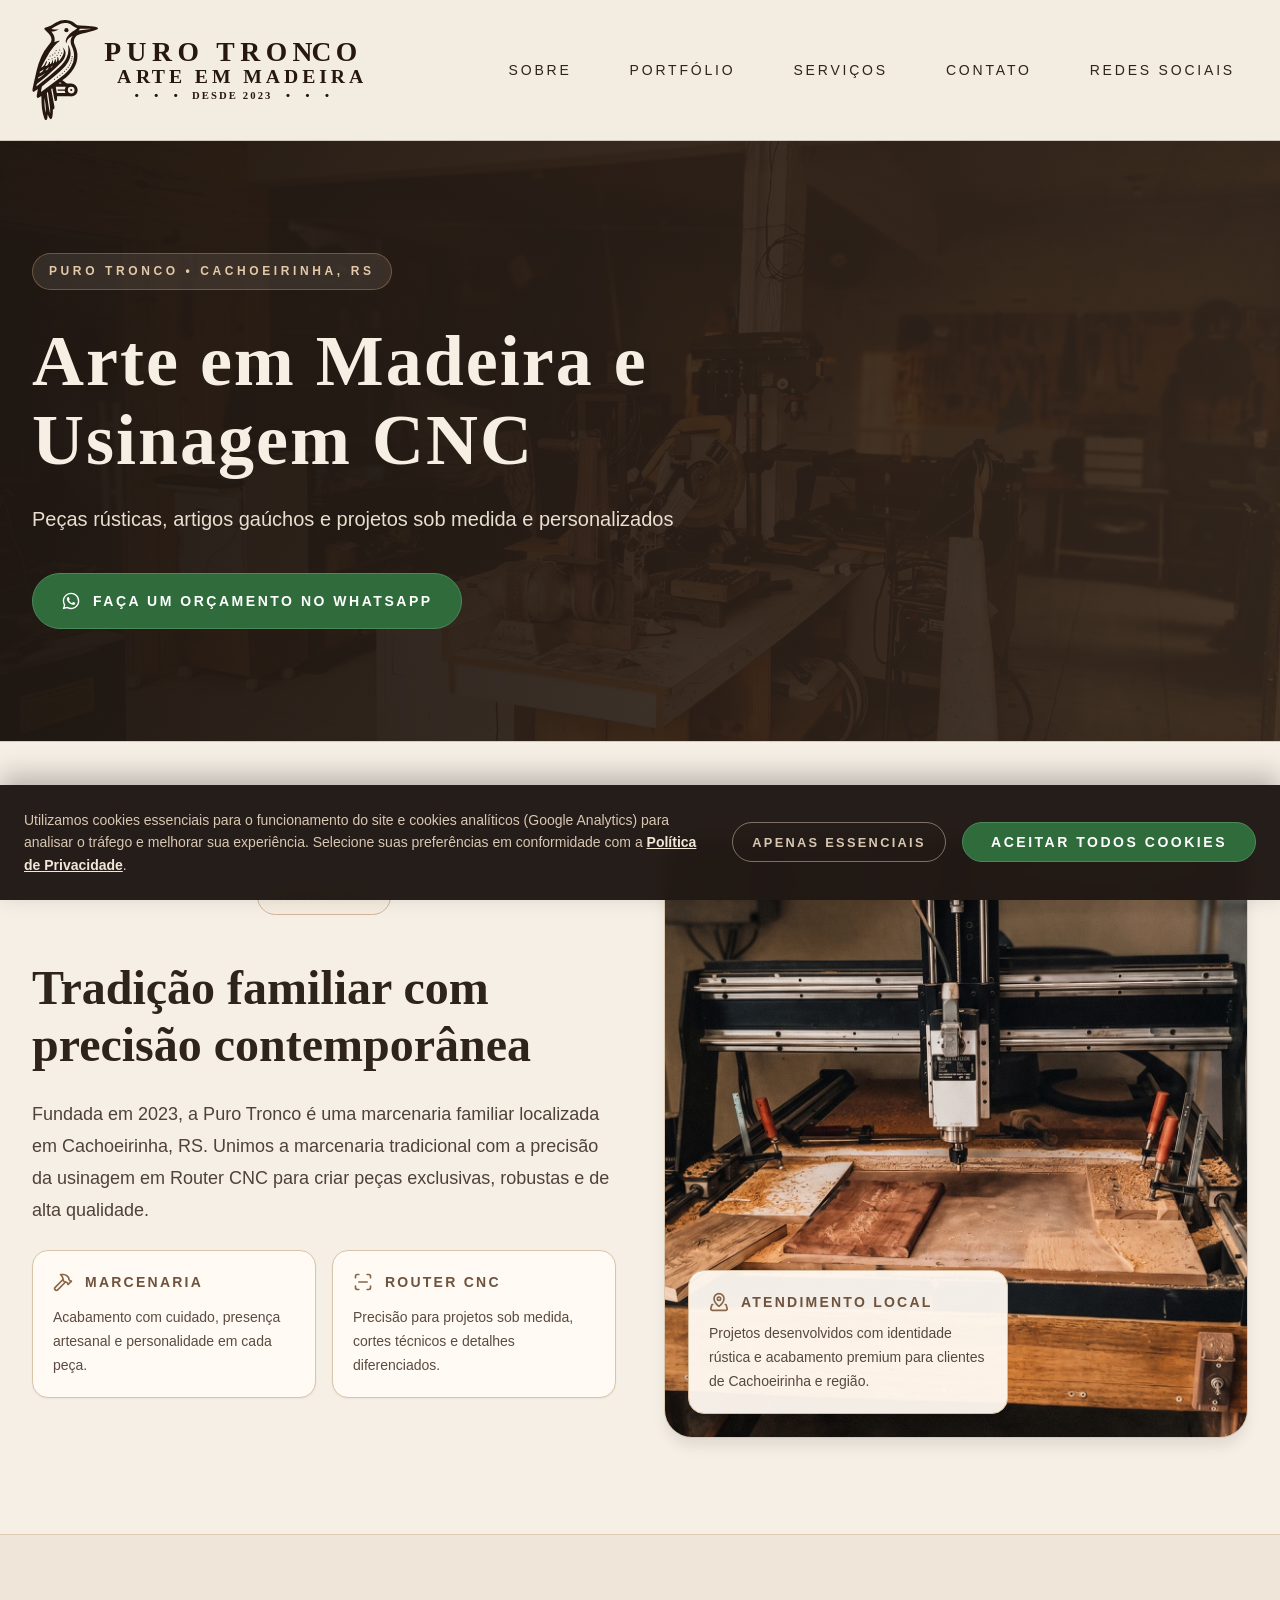
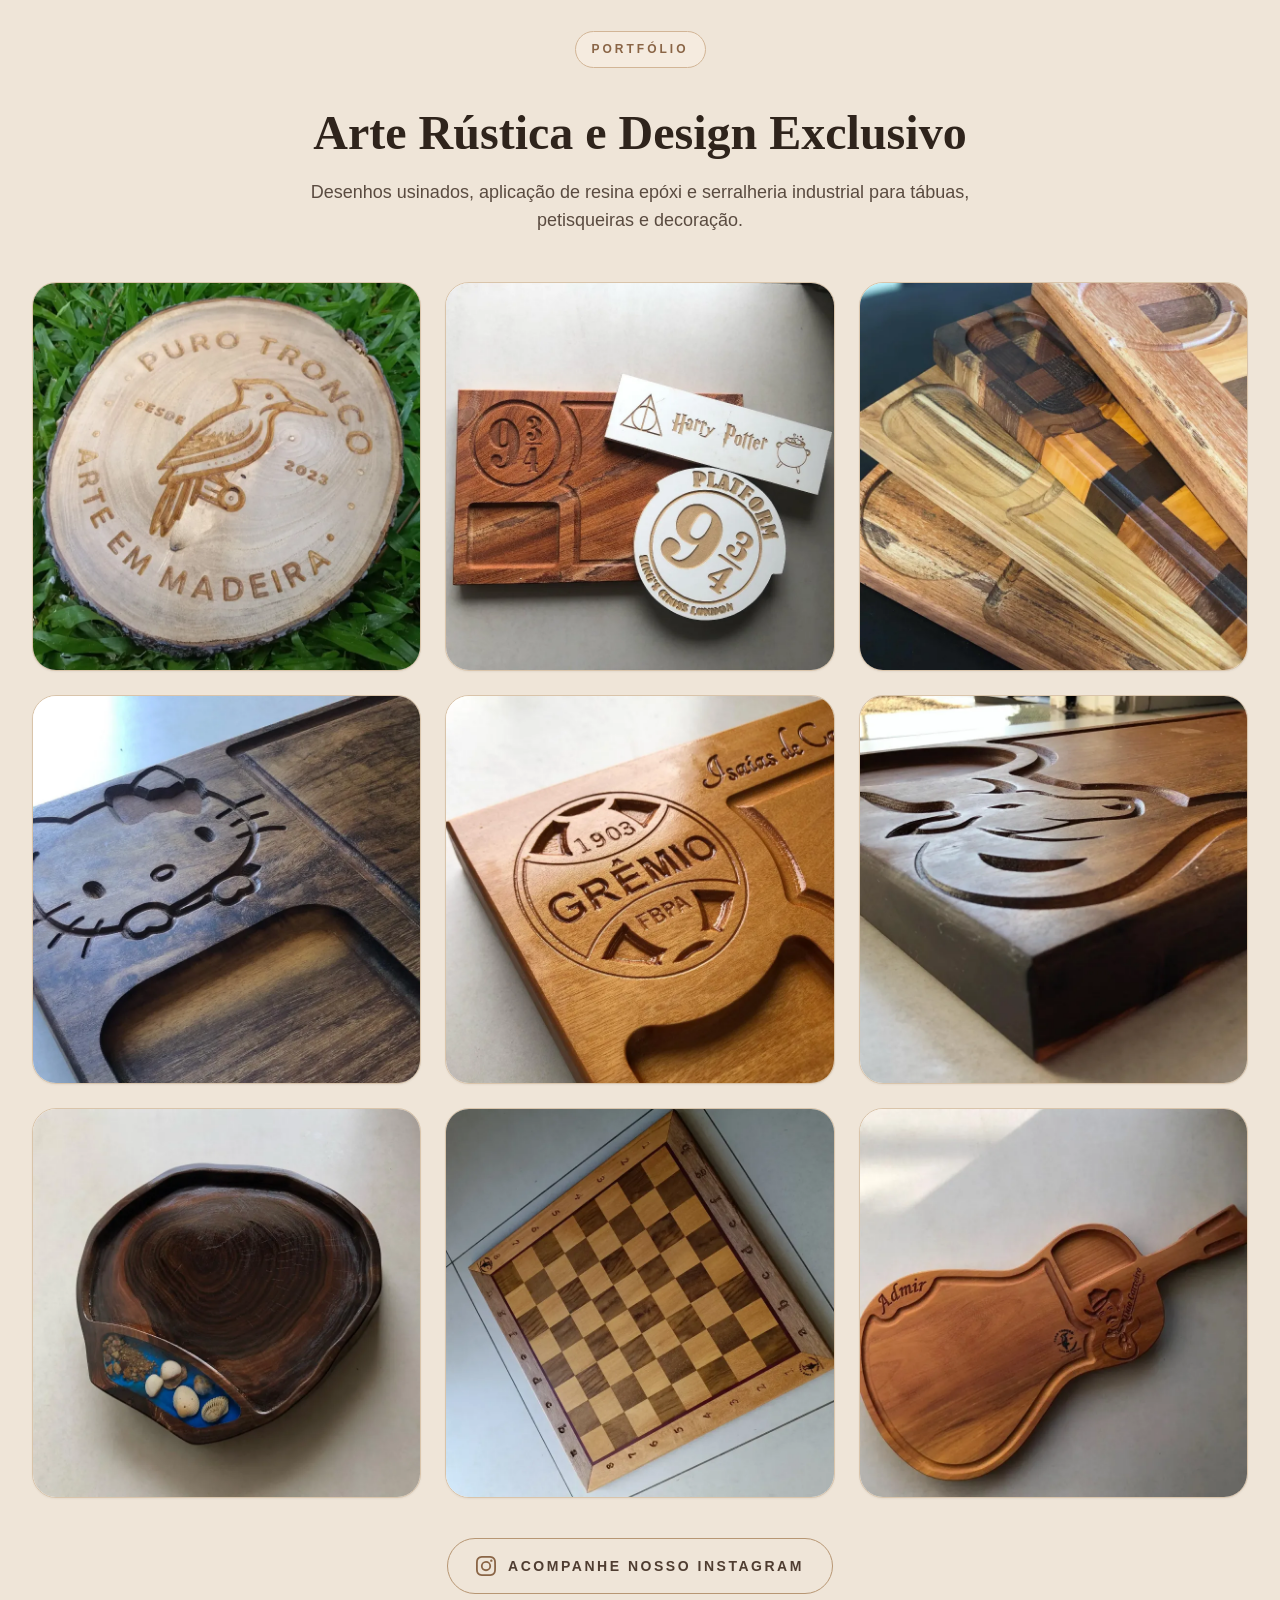
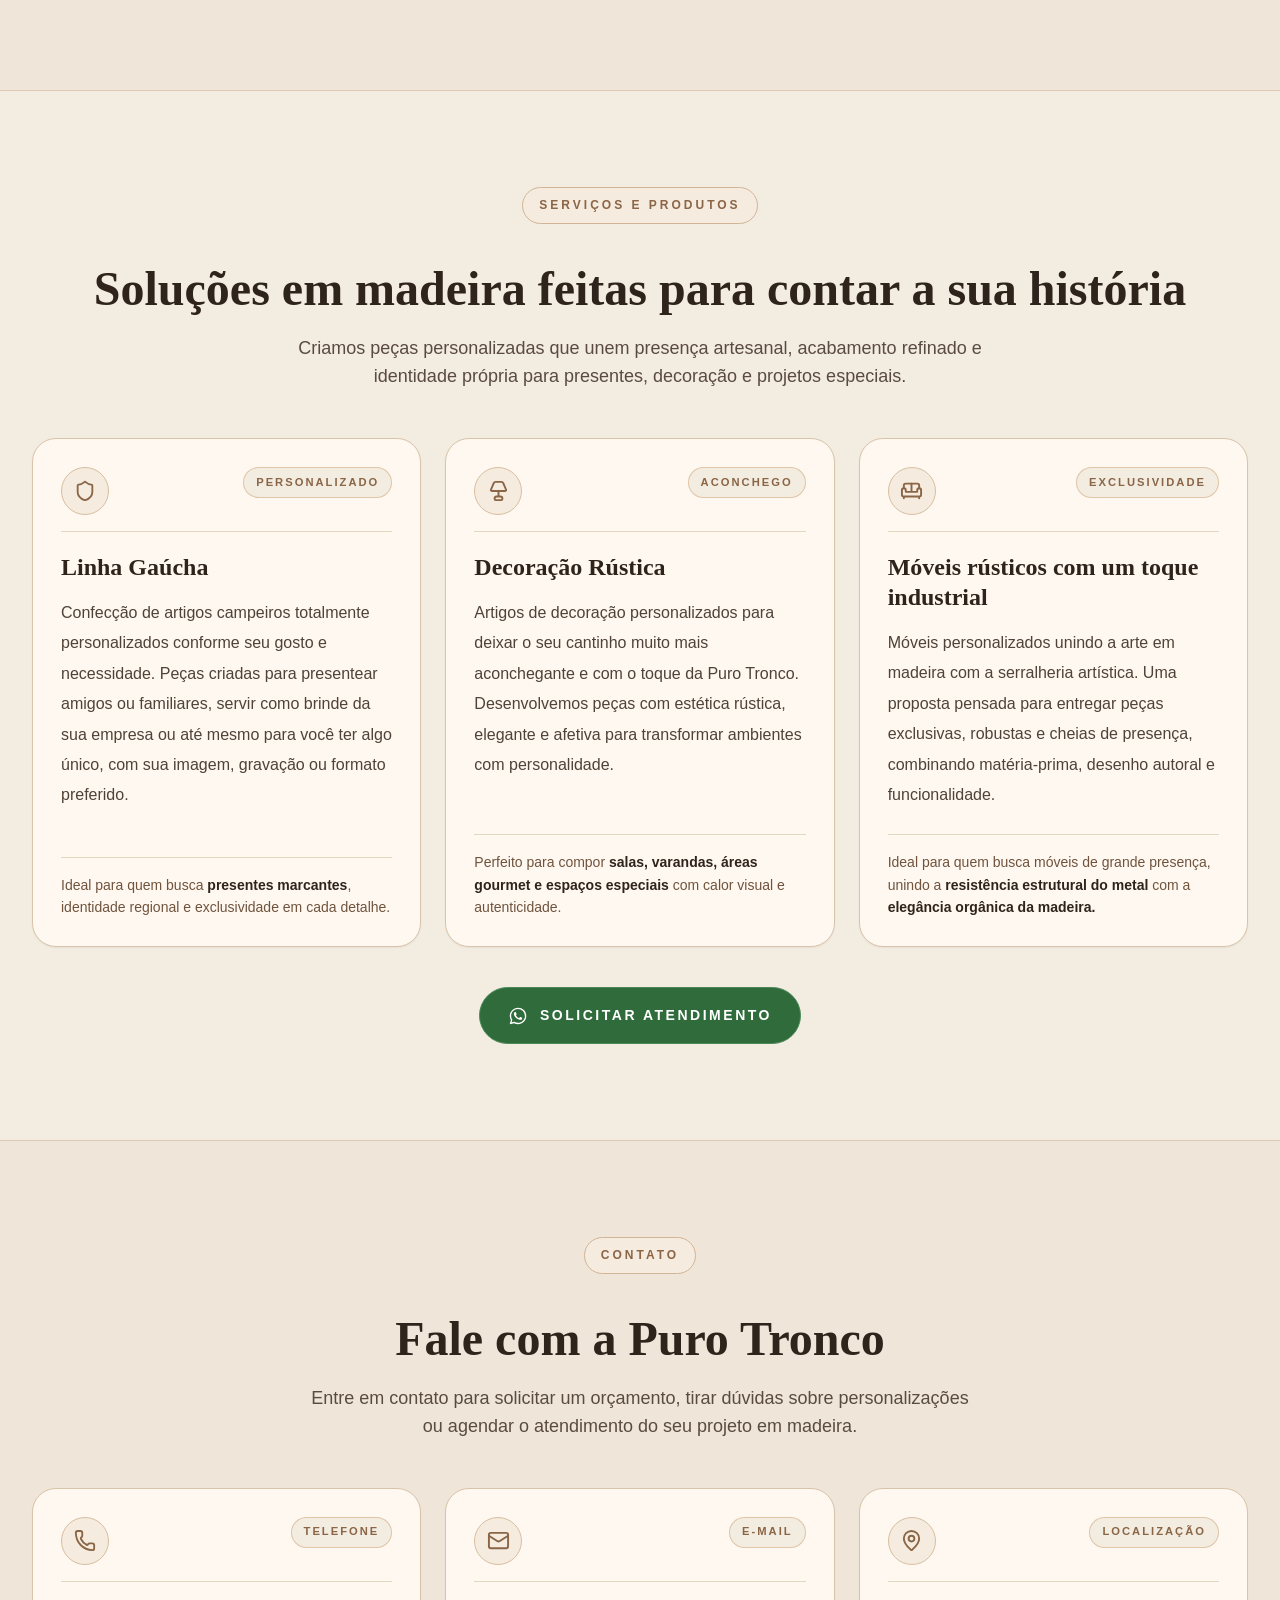
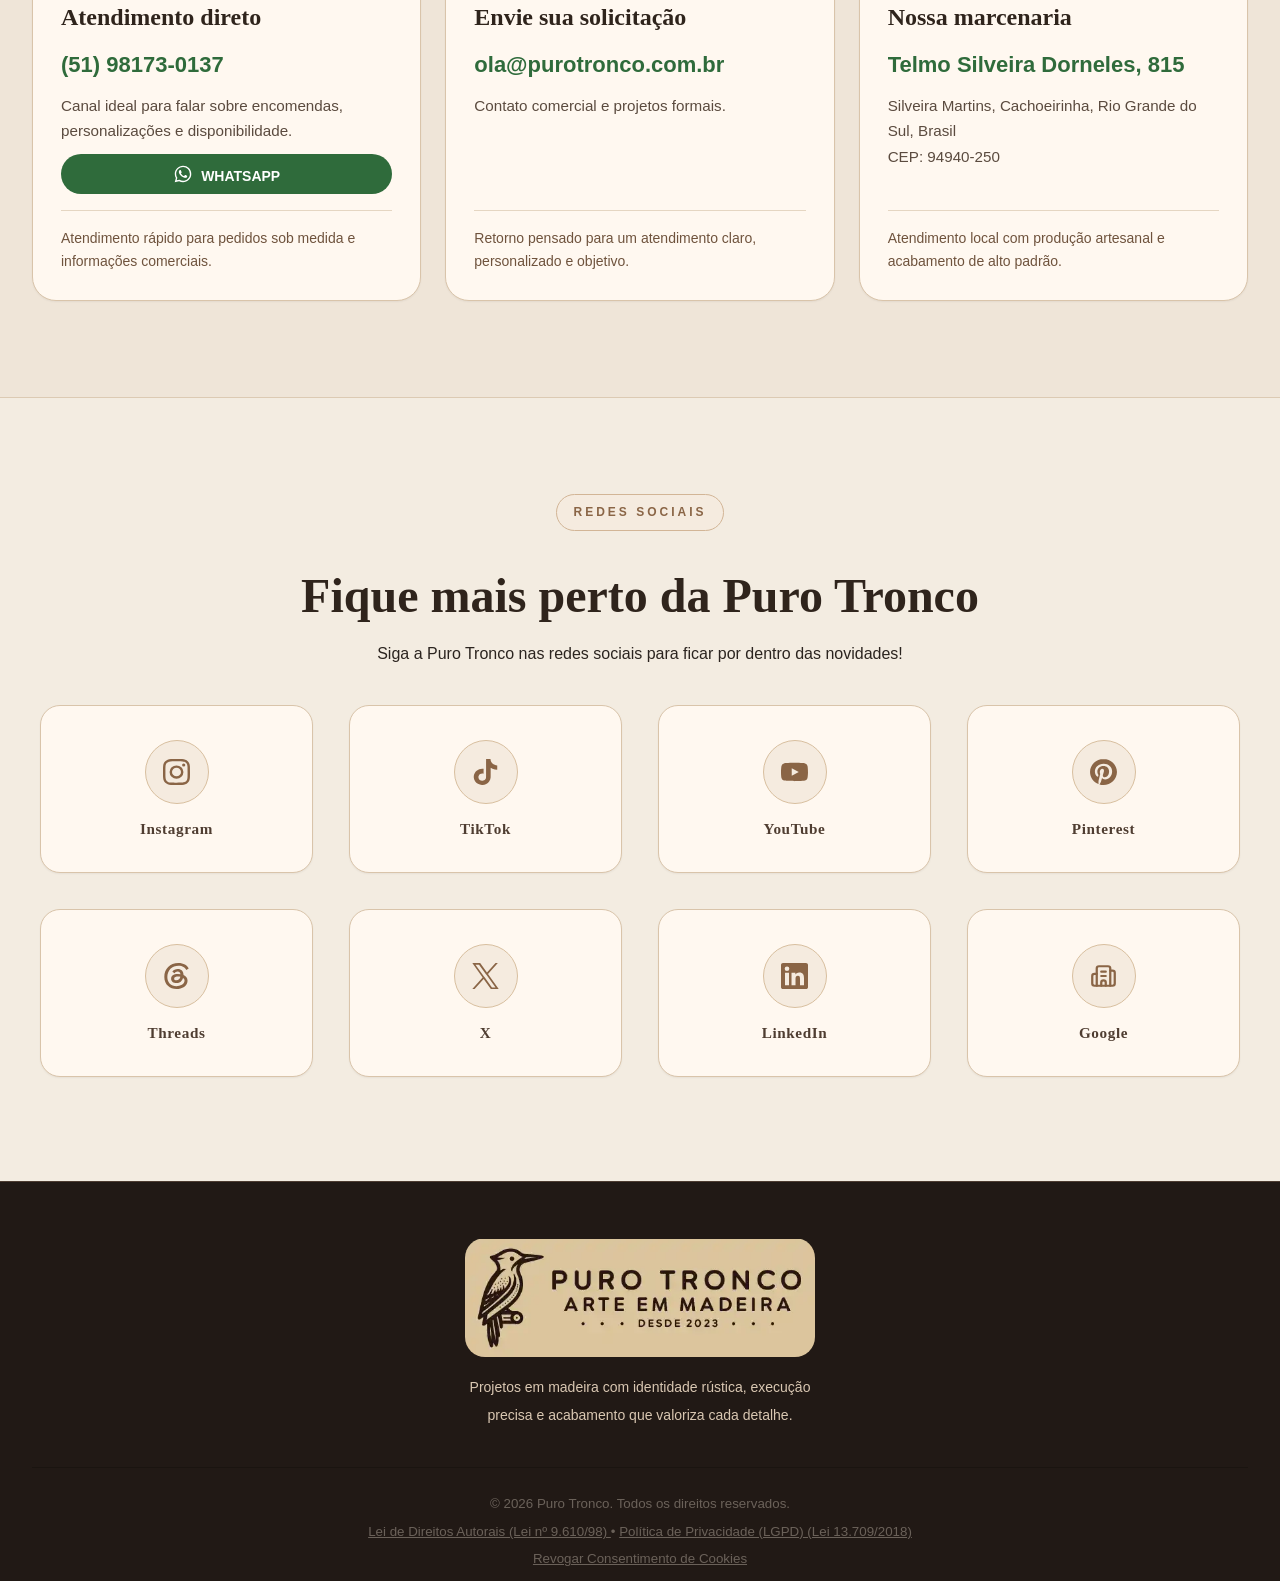
==== index.html @ 296692ed "Atualização V5 Puro Tronco Melhorias de sintaxe e semântica .js otimizado Css otimizado e modifica" ====
<!DOCTYPE html>
<html lang="pt-BR">

<head>

  <meta charset="UTF-8">
  <meta name="viewport" content="width=device-width, initial-scale=1.0">

  <title>Puro Tronco | Marcenaria e Usinagem CNC em Cachoeirinha, RS</title>
  <meta name="description"
    content="Arte rústica com precisão CNC. Fabricamos tábuas personalizadas, relógios em bolachas de madeira, peças com resina e móveis em metalon em Cachoeirinha.">
  <meta name="robots" content="index, follow, max-image-preview:large">
  <link rel="canonical" href="https://purotronco.com.br/">

  <link rel="preload" href="./assets/fonts/LTSaeada-SemiBold.woff2" as="font" type="font/woff2" crossorigin>

  <!-- Preconnect para Google Analytics -->
  <link rel="preconnect" href="https://www.googletagmanager.com">
  <link rel="preconnect" href="https://www.google-analytics.com">

  <!-- A tag real do Google Analytics será injetada dinamicamente pelo seu script.js após o consentimento LGPD, 
       mas as rotas acima preparam o navegador para quando a conexão for estabelecida. -->

  <link rel="icon" type="image/svg+xml" href="./assets/img/svg/favicon-puro-tronco.svg">
  <link rel="stylesheet" href="./styles/style.css">

  <script src="./scripts/script.js" defer></script>

  <script type="application/ld+json">
      {
        "@context": "https://schema.org",
        "@type": "LocalBusiness",
        "name": "Puro Tronco",
        "description": "Arte rústica com precisão CNC. Fabricamos tábuas personalizadas, relógios em bolachas de madeira, peças com resina e móveis em metalon em Cachoeirinha.",
        "image": "https://purotronco.com.br/assets/img/png/logo-puro-tronco-sociais.png",
        "url": "https://purotronco.com.br/",
        "telephone": "+5551981730137",
        "priceRange": "$$",
        "founder": {
          "@type": "Person",
          "name": "Bruno Bigorenski Bueno"
        },
        "geo": {
          "@type": "GeoCoordinates",
          "latitude": -29.93,
          "longitude": -51.09
        },
        "address": {
          "@type": "PostalAddress",
          "streetAddress": "Rua Telmo Silveira Dorneles, 815 - Silveira Martins",
          "addressLocality": "Cachoeirinha",
          "addressRegion": "RS",
          "postalCode": "94940-250",
          "addressCountry": "BR"
        },
        "openingHoursSpecification": [{
          "@type": "OpeningHoursSpecification",
          "dayOfWeek": [
            "Monday",
            "Tuesday",
            "Wednesday",
            "Thursday",
            "Friday"
          ],
          "opens": "09:00",
          "closes": "18:00"
        }],
        "sameAs": [
          "https://www.instagram.com/apurotronco",
          "https://www.threads.net/@purotroncomarcenaria",
          "https://www.tiktok.com/@purotronco",
          "https://x.com/xpurotronco",
          "https://www.youtube.com/@purotronco",
          "https://www.pinterest.com/purotronco",
          "https://www.linkedin.com/in/purotronco"
        ]
      }
    </script>

  <meta property="og:type" content="website">
  <meta property="og:url" content="https://purotronco.com.br/">
  <meta property="og:site_name" content="Puro Tronco">
  <meta property="og:title" content="Marcenaria Rústica e Usinagem CNC sob Medida">
  <meta property="og:description"
    content="Arte rústica com precisão CNC. Fabricamos tábuas personalizadas, relógios em bolachas de madeira, peças com resina e móveis em metalon em Cachoeirinha.">
  <meta property="og:image:width" content="1200">
  <meta property="og:image:height" content="630">
  <meta property="og:image" content="https://purotronco.com.br/assets/img/png/logo-puro-tronco-sociais.png">

  <meta name="twitter:card" content="summary_large_image">
  <meta name="twitter:title" content="Puro Tronco | Marcenaria e Usinagem CNC">
  <meta name="twitter:description"
    content="Arte rústica com precisão CNC. Fabricamos tábuas personalizadas, relógios em bolachas de madeira, peças com resina e móveis em metalon em Cachoeirinha.">
  <meta name="twitter:image" content="https://purotronco.com.br/assets/img/png/logo-puro-tronco-sociais.png">

</head>

<body class="corpo-pagina">
  <div class="wrapper">

    <header class="cabecalho">
      <div class="cabecalho__container">
        <a href="/" class="link-padrao cabecalho__logo-link" aria-label="Ir para a página inicial da Puro Tronco">
          <img src="./assets/img/svg/logo-horizontal-da-puro-tronco.svg" alt="Logo Puro Tronco Arte em Madeira"
            class="cabecalho__logo-img" width="1069" height="322">
        </a>

        <button id="menu-mobile" type="button" class="btn-mobile" aria-label="Abrir menu" aria-expanded="false">
          <img src="./assets/img/svg/hamburguer-menu.svg" alt="" aria-hidden="true" width="24" height="24">
        </button>

        <nav id="navegacao-principal" class="nav">
          <a href="#sobre" class="link-padrao nav__link">Sobre</a>
          <a href="#portfolio" class="link-padrao nav__link">Portfólio</a>
          <a href="#servicos" class="link-padrao nav__link">Serviços</a>
          <a href="#contato" class="link-padrao nav__link">Contato</a>
          <a href="#redes-sociais" class="link-padrao nav__link">Redes Sociais</a>
        </nav>
      </div>
    </header>

    <main>
      <!-- Hero Section -->
      <section class="hero">
        <div class="hero__bg-texture">
          <img src="./assets/img/webp/foto-panoramica-da-marcenaria-puro-tronco.webp" alt="" aria-hidden="true"
            class="hero__bg-img" fetchpriority="high" width="683" height="384">
        </div>
        <div class="hero__overlay"></div>
        <div class="hero__container">
          <div class="hero__badge">Puro Tronco • Cachoeirinha, RS</div>
          <div class="hero__content">
            <h1 class="titulo-principal hero__title">Arte em Madeira e Usinagem CNC</h1>
            <p class="hero__subtitle">Peças rústicas, artigos gaúchos e projetos sob medida e personalizados</p>
            <div class="hero__actions">
              <a href="https://wa.me/5551981730137" target="_blank" rel="noopener noreferrer"
                aria-label="Acessar contato via WhatsApp com a Puro Tronco" class="btn-primario hero__btn">
                <img src="./assets/img/svg/meta-whatsapp-puro-tronco.svg" alt="" aria-hidden="true"
                  class="btn-primario__icone" width="24" height="24">
                <span>Faça um Orçamento no WhatsApp</span>
              </a>
            </div>
          </div>
        </div>
      </section>

      <!-- About Section -->
      <section id="sobre" class="sobre">
        <div class="sobre__container">
          <div class="sobre__conteudo">
            <div class="sobre__linha">
              <div class="sobre__coluna sobre__label-wrapper">
                <div class="tag-secao">Sobre Nós</div>
              </div>
            </div>
            <h2 class="titulo-secundario sobre__titulo">Tradição familiar com precisão contemporânea</h2>
            <p class="sobre__descricao">
              Fundada em 2023, a Puro Tronco é uma marcenaria familiar localizada em Cachoeirinha, RS. Unimos a
              marcenaria tradicional com a precisão da usinagem em Router CNC para criar peças exclusivas, robustas e de
              alta qualidade.
            </p>
            <div class="sobre__destaques">
              <div class="borda-destaque card-destaque">
                <div class="card-destaque__cabecalho">
                  <img src="./assets/img/svg/martelo-marcenaria.svg" alt="" aria-hidden="true"
                    class="card-destaque__icone" decoding="async" width="24" height="24">
                  <span class="card-destaque__titulo">Marcenaria</span>
                </div>
                <p class="card-destaque__texto">Acabamento com cuidado, presença artesanal e personalidade em cada peça.
                </p>
              </div>
              <div class="borda-destaque card-destaque">
                <div class="card-destaque__cabecalho">
                  <img src="./assets/img/svg/router-cnc-puro-tronco.svg" alt="" aria-hidden="true"
                    class="card-destaque__icone" decoding="async" width="24" height="24">
                  <span class="card-destaque__titulo">Router CNC</span>
                </div>
                <p class="card-destaque__texto">Precisão para projetos sob medida, cortes técnicos e detalhes
                  diferenciados.
                </p>
              </div>
            </div>
          </div>
          <div class="sobre__imagem-col">
            <div class="borda-destaque moldura-imagem">
              <img src="./assets/img/webp/mesa-de-cnc-router.webp" alt="Mesa de usinagem router CNC da puro tronco"
                class="sobre__img" decoding="async" width="1536" height="2736">
            </div>
            <div class="card-flutuante">
              <div class="card-flutuante__cabecalho">
                <img src="./assets/img/svg/atendimento-puro-tronco-local.svg" alt="" aria-hidden="true"
                  class="card-flutuante__icone" decoding="async" width="24" height="24">
                <span class="card-flutuante__titulo">Atendimento local</span>
              </div>
              <p class="card-flutuante__texto">Projetos desenvolvidos com identidade rústica e acabamento premium para
                clientes de
                Cachoeirinha e região.</p>
            </div>
          </div>
        </div>
      </section>

      <!-- Gallery Section -->
      <section id="portfolio" class="portfolio">
        <div class="portfolio__container">
          <div class="portfolio__cabecalho">
            <div class="tag-secao tag-secao--margin">Portfólio</div>
            <h2 class="titulo-secundario portfolio__titulo">Arte Rústica e Design Exclusivo</h2>
            <p class="portfolio__subtitulo"> Desenhos usinados, aplicação de resina epóxi e serralheria industrial para
              tábuas, petisqueiras e decoração.</p>
          </div>
          <div class="portfolio__grid">

            <div class="card-portfolio">
              <a href="https://www.instagram.com/p/Deh9OxnNHsg/" target="_blank" rel="noopener noreferrer"
                class="link-padrao">
                <div class="card-portfolio__img-wrapper">
                  <img alt="Logo da Puro Tronco entalhada em bolacha de tronco de árvore"
                    src="./assets/img/webp/puro-tronco-bolacha-tronco-1200x1200.webp"
                    srcset="./assets/img/webp/puro-tronco-bolacha-tronco-400x400.webp 400w, ./assets/img/webp/puro-tronco-bolacha-tronco-800x800.webp 800w, ./assets/img/webp/puro-tronco-bolacha-tronco-1200x1200.webp 1200w"
                    sizes="(max-width: 480px) 100vw, (max-width: 992px) 50vw, 33vw" class="card-portfolio__img"
                    loading="lazy" decoding="async" width="400" height="400">
                </div>
              </a>
            </div>

            <div class="card-portfolio">
              <a href="https://www.instagram.com/p/C_a8lFKJIOp/" target="_blank" rel="noopener noreferrer"
                class="link-padrao">
                <div class="card-portfolio__img-wrapper">
                  <img alt="Peças personalizadas do Harry Potter entalhadas em madeira"
                    src="./assets/img/webp/pecas-harry-potter-madeira-1200x1200.webp"
                    srcset="./assets/img/webp/pecas-harry-potter-madeira-400x400.webp 400w, ./assets/img/webp/pecas-harry-potter-madeira-800x800.webp 800w, ./assets/img/webp/pecas-harry-potter-madeira-1200x1200.webp 1200w"
                    sizes="(max-width: 480px) 100vw, (max-width: 992px) 50vw, 33vw" class="card-portfolio__img"
                    loading="lazy" decoding="async" width="400" height="400">
                </div>
              </a>
            </div>

            <div class="card-portfolio">
              <a href="https://www.instagram.com/p/C710VZwJvT6/" target="_blank" rel="noopener noreferrer"
                class="link-padrao">
                <div class="card-portfolio__img-wrapper">
                  <img alt="Diversas tábuas de corte artesanais em marchetaria"
                    src="./assets/img/webp/diversas-tabuas-puro-tronco-1200x1200.webp"
                    srcset="./assets/img/webp/diversas-tabuas-puro-tronco-400x400.webp 400w, ./assets/img/webp/diversas-tabuas-puro-tronco-800x800.webp 800w, ./assets/img/webp/diversas-tabuas-puro-tronco-1200x1200.webp 1200w"
                    sizes="(max-width: 480px) 100vw, (max-width: 992px) 50vw, 33vw" class="card-portfolio__img"
                    loading="lazy" decoding="async" width="400" height="400">
                </div>
              </a>
            </div>

            <div class="card-portfolio">
              <a href="https://www.instagram.com/p/C-k7NMyp5WX/" target="_blank" rel="noopener noreferrer"
                class="link-padrao">
                <div class="card-portfolio__img-wrapper">
                  <img alt="Tábua de corte da Hello Kitty fabricada em madeira Angelim"
                    src="./assets/img/webp/tabua-de-corte-da-hello-kitty-em-angelim-1200x1200.webp"
                    srcset="./assets/img/webp/tabua-de-corte-da-hello-kitty-em-angelim-400x400.webp 400w, ./assets/img/webp/tabua-de-corte-da-hello-kitty-em-angelim-800x800.webp 800w, ./assets/img/webp/tabua-de-corte-da-hello-kitty-em-angelim-1200x1200.webp 1200w"
                    sizes="(max-width: 480px) 100vw, (max-width: 992px) 50vw, 33vw" class="card-portfolio__img"
                    loading="lazy" decoding="async" width="400" height="400">
                </div>
              </a>
            </div>

            <div class="card-portfolio">
              <a href="https://www.instagram.com/p/C_Qv7t2pdz-/" target="_blank" rel="noopener noreferrer"
                class="link-padrao">
                <div class="card-portfolio__img-wrapper">
                  <img alt="Tábua de churrasco do Grêmio fabricada em madeira Grápia"
                    src="./assets/img/webp/tabua-de-corte-do-gremio-em-grapia-1200x1200.webp"
                    srcset="./assets/img/webp/tabua-de-corte-do-gremio-em-grapia-400x400.webp 400w, ./assets/img/webp/tabua-de-corte-do-gremio-em-grapia-800x800.webp 800w, ./assets/img/webp/tabua-de-corte-do-gremio-em-grapia-1200x1200.webp 1200w"
                    sizes="(max-width: 480px) 100vw, (max-width: 992px) 50vw, 33vw" class="card-portfolio__img"
                    loading="lazy" decoding="async" width="400" height="400">
                </div>
              </a>
            </div>

            <div class="card-portfolio">
              <a href="https://www.instagram.com/p/C-IRxgJp1HM/" target="_blank" rel="noopener noreferrer"
                class="link-padrao">
                <div class="card-portfolio__img-wrapper">
                  <img alt="Tábua de churrasco com desenho de touro fabricada em madeira Ipê"
                    src="./assets/img/webp/tabua-de-corte-em-ipe-touro-1200x1200.webp"
                    srcset="./assets/img/webp/tabua-de-corte-em-ipe-touro-400x400.webp 400w, ./assets/img/webp/tabua-de-corte-em-ipe-touro-800x800.webp 800w, ./assets/img/webp/tabua-de-corte-em-ipe-touro-1200x1200.webp 1200w"
                    sizes="(max-width: 480px) 100vw, (max-width: 992px) 50vw, 33vw" class="card-portfolio__img"
                    loading="lazy" decoding="async" width="400" height="400">
                </div>
              </a>
            </div>

            <div class="card-portfolio">
              <a href="https://www.instagram.com/p/C_MHSOpJ9ab/" target="_blank" rel="noopener noreferrer"
                class="link-padrao">
                <div class="card-portfolio__img-wrapper">
                  <img alt="Petisqueira em bolacha de madeira Ipê decorada com conchas e resina epóxi"
                    src="./assets/img/webp/petisqueira-em-ipe-com-conchas-resinadas-1200x1200.webp"
                    srcset="./assets/img/webp/petisqueira-em-ipe-com-conchas-resinadas-400x400.webp 400w, ./assets/img/webp/petisqueira-em-ipe-com-conchas-resinadas-800x800.webp 800w, ./assets/img/webp/petisqueira-em-ipe-com-conchas-resinadas-1200x1200.webp 1200w"
                    sizes="(max-width: 480px) 100vw, (max-width: 992px) 50vw, 33vw" class="card-portfolio__img"
                    loading="lazy" decoding="async" width="400" height="400">
                </div>
              </a>
            </div>

            <div class="card-portfolio">
              <a href="https://www.instagram.com/p/DXC9sVYj9sY/" target="_blank" rel="noopener noreferrer"
                class="link-padrao">
                <div class="card-portfolio__img-wrapper">
                  <img alt="Tabuleiro de xadrez artesanal em marchetaria com madeiras Grápia e Angelim"
                    src="./assets/img/webp/marchetaria-tabuleiro-xadrez-grapia-e-angelim-1200x1200.webp"
                    srcset="./assets/img/webp/marchetaria-tabuleiro-xadrez-grapia-e-angelim-400x400.webp 400w, ./assets/img/webp/marchetaria-tabuleiro-xadrez-grapia-e-angelim-800x800.webp 800w, ./assets/img/webp/marchetaria-tabuleiro-xadrez-grapia-e-angelim-1200x1200.webp 1200w"
                    sizes="(max-width: 480px) 100vw, (max-width: 992px) 50vw, 33vw" class="card-portfolio__img"
                    loading="lazy" decoding="async" width="400" height="400">
                </div>
              </a>
            </div>

            <div class="card-portfolio">
              <a href="https://www.instagram.com/p/DAUTi6Ip4zq/" target="_blank" rel="noopener noreferrer"
                class="link-padrao">
                <div class="card-portfolio__img-wrapper">
                  <img alt="Tábua de churrasco em formato de violão fabricada em madeira Grápia"
                    src="./assets/img/webp/tabua-de-corte-grapia-em-formato-de-violao-1200x1200.webp"
                    srcset="./assets/img/webp/tabua-de-corte-grapia-em-formato-de-violao-400x400.webp 400w, ./assets/img/webp/tabua-de-corte-grapia-em-formato-de-violao-800x800.webp 800w, ./assets/img/webp/tabua-de-corte-grapia-em-formato-de-violao-1200x1200.webp 1200w"
                    sizes="(max-width: 480px) 100vw, (max-width: 992px) 50vw, 33vw" class="card-portfolio__img"
                    loading="lazy" decoding="async" width="400" height="400">
                </div>
              </a>
            </div>

          </div>
          <div class="portfolio__rodape">
            <a href="https://instagram.com/apurotronco" target="_blank" rel="noopener noreferrer"
              aria-label="Acessar Instagram da Puro Tronco" class="btn-secundario">
              <img src="./assets/img/svg/meta-instagram-apurotronco.svg" alt="" aria-hidden="true"
                class="btn-secundario__icone" loading="lazy" decoding="async" width="24" height="24">
              <span>Acompanhe nosso Instagram</span>
            </a>
          </div>
        </div>
      </section>

      <!-- Services Section -->
      <section id="servicos" class="servicos">
        <div class="servicos__container">
          <div class="servicos__cabecalho">
            <div class="tag-secao tag-secao--margin">Serviços e Produtos</div>
            <h2 class="titulo-secundario servicos__titulo">Soluções em madeira feitas para contar a sua história</h2>
            <p class="servicos__subtitulo">Criamos peças personalizadas que unem presença artesanal,
              acabamento refinado e identidade própria para presentes, decoração e projetos especiais.</p>
          </div>
          <div class="servicos__grid">
            <article class="borda-destaque card-servico">
              <div class="card-servico__cabecalho">
                <div class="card-servico__icone-wrapper"><img src="./assets/img/svg/personalizado-puro-tronco.svg"
                    alt="" aria-hidden="true" class="card-servico__icone" loading="lazy" decoding="async" width="24"
                    height="24"></div>
                <span class="card-servico__tag">Personalizado</span>
              </div>
              <div class="card-servico__corpo">
                <h3 class="card-servico__titulo">Linha Gaúcha</h3>
                <p class="card-servico__texto">Confecção de artigos campeiros totalmente personalizados conforme
                  seu gosto e necessidade. Peças criadas para presentear amigos ou familiares, servir como brinde da sua
                  empresa ou até mesmo para você ter algo único, com sua imagem, gravação ou formato preferido.</p>
              </div>
              <div class="card-servico__rodape">
                <p class="card-servico__nota">Ideal para quem busca <span class="texto-destaque">presentes
                    marcantes</span>,
                  identidade regional e exclusividade em cada detalhe.
                </p>
              </div>
            </article>
            <article class="borda-destaque card-servico">
              <div class="card-servico__cabecalho">
                <div class="card-servico__icone-wrapper"><img src="./assets/img/svg/aconchego-puro-tronco.svg" alt=""
                    aria-hidden="true" class="card-servico__icone" loading="lazy" decoding="async" width="24"
                    height="24"></div>
                <span class="card-servico__tag">Aconchego</span>
              </div>
              <div class="card-servico__corpo">
                <h3 class="card-servico__titulo">Decoração Rústica</h3>
                <p class="card-servico__texto">Artigos de decoração personalizados para deixar o seu cantinho
                  muito mais aconchegante e com o toque da Puro Tronco. Desenvolvemos peças com estética rústica,
                  elegante e afetiva para transformar ambientes com personalidade.</p>
              </div>
              <div class="card-servico__rodape">
                <p class="card-servico__nota">Perfeito para compor <span class="texto-destaque">salas, varandas, áreas
                    gourmet e espaços especiais</span> com calor visual
                  e autenticidade.</p>
              </div>
            </article>
            <article class="borda-destaque card-servico">
              <div class="card-servico__cabecalho">
                <div class="card-servico__icone-wrapper"><img src="./assets/img/svg/móveis-puro-tronco.svg" alt=""
                    aria-hidden="true" class="card-servico__icone" loading="lazy" decoding="async" width="24"
                    height="24"></div>
                <span class="card-servico__tag">Exclusividade</span>
              </div>
              <div class="card-servico__corpo">
                <h3 class="card-servico__titulo">Móveis rústicos com um toque industrial</h3>
                <p class="card-servico__texto">Móveis personalizados unindo a arte em madeira com a serralheria
                  artística. Uma proposta pensada para entregar peças exclusivas, robustas e cheias de presença,
                  combinando matéria-prima, desenho autoral e funcionalidade.</p>
              </div>
              <div class="card-servico__rodape">
                <p class="card-servico__nota">Ideal para quem busca móveis de grande presença, unindo a <span
                    class="texto-destaque">resistência estrutural do metal</span> com a <span
                    class="texto-destaque">elegância orgânica da madeira.</span></p>
              </div>
            </article>
          </div>
          <div class="servicos__cta">
            <a href="https://wa.me/5551981730137" target="_blank" rel="noopener noreferrer"
              aria-label="Acessar o contato via WhatsApp da Puro Tronco" class="btn-primario">
              <img src="./assets/img/svg/meta-whatsapp-puro-tronco.svg" alt="" aria-hidden="true"
                class="btn-primario__icone" loading="lazy" decoding="async" width="24" height="24">
              <span>Solicitar atendimento</span>
            </a>
          </div>
        </div>
      </section>

      <!-- Contact Section -->
      <section id="contato" class="contato">
        <div class="contato__container">
          <div class="contato__cabecalho">
            <div class="tag-secao tag-secao--margin">Contato</div>
            <h2 class="titulo-secundario contato__titulo">Fale com a Puro Tronco</h2>
            <p class="contato__subtitulo">Entre em contato para solicitar um orçamento, tirar dúvidas sobre
              personalizações ou agendar o atendimento do seu projeto em madeira.</p>
          </div>
          <div class="contato__grid">
            <article class="borda-destaque card-servico card-contato">
              <div class="card-contato__cabecalho">
                <div class="card-servico__icone-wrapper"><img src="./assets/img/svg/contato-telefonico-puro-tronco.svg"
                    alt="" aria-hidden="true" class="card-servico__icone" loading="lazy" decoding="async" width="24"
                    height="24"></div>
                <span class="card-servico__tag">Telefone</span>
              </div>
              <div class="card-servico__corpo">
                <h3 class="card-servico__titulo">Atendimento direto</h3>
                <p class="card-contato__valor"><a href="tel:+5551981730137"
                    aria-label="Acessar contato via ligação telefônica com a Puro Tronco" class="link-contato">(51)
                    98173-0137</a></p>
                <p class="card-contato__detalhe">Canal ideal para falar sobre encomendas, personalizações e
                  disponibilidade.</p>
              </div>
              <div class="card-contato__btn-wrapper">
                <a href="https://wa.me/5551981730137" target="_blank" rel="noopener noreferrer"
                  aria-label="Acessar contato via WhatsApp com a Puro Tronco" class="btn-primario--small">
                  <img src="./assets/img/svg/meta-whatsapp-puro-tronco.svg" alt="" aria-hidden="true"
                    class="btn-primario__icone" loading="lazy" decoding="async" width="24" height="24">
                  <span>WhatsApp</span>
                </a>
              </div>
              <div class="card-servico__rodape divisor-contato">
                <p class="card-contato__nota">Atendimento rápido para pedidos sob medida e informações comerciais.</p>
              </div>
            </article>
            <article class="borda-destaque card-servico card-contato">
              <div class="card-contato__cabecalho">
                <div class="card-servico__icone-wrapper"><img src="./assets/img/svg/email-puro-tronco.svg" alt=""
                    aria-hidden="true" class="card-servico__icone" loading="lazy" decoding="async" width="24"
                    height="24"></div>
                <span class="card-servico__tag">E-mail</span>
              </div>
              <div class="card-servico__corpo">
                <h3 class="card-servico__titulo">Envie sua solicitação</h3>
                <p class="card-contato__valor"><a href="mailto:ola@purotronco.com.br"
                    aria-label="Acessar contato via email com a Puro Tronco"
                    class="link-contato">ola@purotronco.com.br</a></p>
                <p class="card-contato__detalhe">Contato comercial e projetos formais.</p>
              </div>
              <div class="card-servico__rodape divisor-contato">
                <p class="card-contato__nota">Retorno pensado para um atendimento claro, personalizado e objetivo.</p>
              </div>
            </article>
            <article class="borda-destaque card-servico card-contato">
              <div class="card-contato__cabecalho">
                <div class="card-servico__icone-wrapper"><img src="./assets/img/svg/localizacao-puro-tronco.svg" alt=""
                    aria-hidden="true" class="card-servico__icone" loading="lazy" decoding="async" width="24"
                    height="24"></div>
                <span class="card-servico__tag">Localização</span>
              </div>
              <div class="card-servico__corpo">
                <h3 class="card-servico__titulo">Nossa marcenaria</h3>
                <p class="card-contato__valor"><a href="https://maps.app.goo.gl/SUmgc8RFHAkvaqEU6" target="_blank"
                    rel="noopener noreferrer" aria-label="Acessar a localização da Puro tronco no maps"
                    class="link-contato">Telmo Silveira Dorneles, 815</a></p>
                <p class="card-contato__detalhe">Silveira Martins, Cachoeirinha, Rio Grande do Sul, Brasil<br>CEP:
                  94940-250</p>
              </div>
              <div class="card-servico__rodape divisor-contato">
                <p class="card-contato__nota">Atendimento local com produção artesanal e acabamento de alto padrão.</p>
              </div>
            </article>
          </div>
        </div>
      </section>

      <!-- Social Section -->
      <section id="redes-sociais" class="sociais">
        <div class="sociais__container">
          <div class="sociais__cabecalho">
            <div class="tag-secao tag-secao--margin">Redes sociais</div>
            <h2 class="titulo-secundario sociais__titulo">Fique mais perto da Puro Tronco</h2>
            <p class="sociais__subtitulo">Siga a Puro Tronco nas redes sociais para ficar por dentro das novidades!</p>
          </div>
          <div class="sociais__grupo">
            <div class="sociais__grid">
              <article class="card-social"><a href="https://www.instagram.com/apurotronco" target="_blank"
                  rel="noopener noreferrer" class="link-padrao card-social__link"><span
                    class="card-social__icone-wrapper"><img src="./assets/img/svg/meta-instagram-apurotronco.svg" alt=""
                      aria-hidden="true" class="card-social__icone" loading="lazy" decoding="async" width="24"
                      height="24"></span>
                  <h3 class="card-social__nome">Instagram</h3>
                </a></article>
              <article class="card-social"><a href="https://www.tiktok.com/@purotronco" target="_blank"
                  rel="noopener noreferrer" class="link-padrao card-social__link"><span
                    class="card-social__icone-wrapper"><img src="./assets/img/svg/tiktok-purotronco.svg" alt=""
                      aria-hidden="true" class="card-social__icone" loading="lazy" decoding="async" width="24"
                      height="24"></span>
                  <h3 class="card-social__nome">TikTok</h3>
                </a></article>
              <article class="card-social"><a href="https://www.youtube.com/@purotronco" target="_blank"
                  rel="noopener noreferrer" class="link-padrao card-social__link"><span
                    class="card-social__icone-wrapper"><img src="./assets/img/svg/google-youtube-purotronco.svg" alt=""
                      aria-hidden="true" class="card-social__icone" loading="lazy" decoding="async" width="24"
                      height="24"></span>
                  <h3 class="card-social__nome">YouTube</h3>
                </a></article>
              <article class="card-social"><a href="https://www.pinterest.com/purotronco" target="_blank"
                  rel="noopener noreferrer" class="link-padrao card-social__link"><span
                    class="card-social__icone-wrapper"><img src="./assets/img/svg/pinterest-purotronco.svg" alt=""
                      aria-hidden="true" class="card-social__icone" loading="lazy" decoding="async" width="24"
                      height="24"></span>
                  <h3 class="card-social__nome">Pinterest</h3>
                </a></article>
              <article class="card-social"><a href="https://www.threads.net/@purotroncomarcenaria" target="_blank"
                  rel="noopener noreferrer" class="link-padrao card-social__link"><span
                    class="card-social__icone-wrapper"><img src="./assets/img/svg/meta-threads-apurotronco.svg" alt=""
                      aria-hidden="true" class="card-social__icone" loading="lazy" decoding="async" width="24"
                      height="24"></span>
                  <h3 class="card-social__nome">Threads</h3>
                </a></article>
              <article class="card-social"><a href="https://x.com/xpurotronco" target="_blank" rel="noopener noreferrer"
                  class="link-padrao card-social__link"><span class="card-social__icone-wrapper"><img
                      src="./assets/img/svg/twitter-x-xpurotronco.svg" alt="" aria-hidden="true"
                      class="card-social__icone" loading="lazy" decoding="async" width="24" height="24"></span>
                  <h3 class="card-social__nome">X</h3>
                </a></article>
              <article class="card-social"><a href="https://www.linkedin.com/in/purotronco" target="_blank"
                  rel="noopener noreferrer" class="link-padrao card-social__link"><span
                    class="card-social__icone-wrapper"><img src="./assets/img/svg/linkedin-purotronco.svg" alt=""
                      aria-hidden="true" class="card-social__icone" loading="lazy" decoding="async" width="24"
                      height="24"></span>
                  <h3 class="card-social__nome">LinkedIn</h3>
                </a></article>
              <article class="card-social"><a href="https://share.google/Zd7gHTLN2f1pIAH1A" target="_blank"
                  rel="noopener noreferrer" class="link-padrao card-social__link"><span
                    class="card-social__icone-wrapper"><img src="./assets/img/svg/google-empresas-puro-tronco.svg"
                      alt="" aria-hidden="true" class="card-social__icone" loading="lazy" decoding="async" width="24"
                      height="24"></span>
                  <h3 class="card-social__nome">Google</h3>
                </a>
              </article>
            </div>
          </div>
        </div>
      </section>
    </main>

    <!-- Footer -->
    <footer class="rodape">
      <div class="rodape__container">
        <div class="rodape__top">
          <div class="rodape__marca-col">
            <div class="rodape__marca">
              <img src="./assets/img/webp/logo-para-rodape.webp" alt="Logo rodapé Puro Tronco Arte em Madeira"
                class="rodape__logo-img" loading="lazy" decoding="async" width="530" height="180">
            </div>
            <p class="rodape__descricao">Projetos em madeira com identidade rústica, execução precisa e acabamento que
              valoriza cada detalhe.</p>
          </div>
        </div>
        <div class="divisor-rodape"></div>
        <div class="rodape__rights">
          <div class="rodape__rights-text"
            style="display: flex; flex-direction: column; align-items: center; gap: 6px; text-align: center;">
            <span class="rodape__copyright">© 2026 Puro Tronco. Todos os direitos reservados.</span>
            <span class="rodape__copyright">
              <a href="https://www.planalto.gov.br/ccivil_03/leis/l9610.htm" target="_blank" rel="noopener noreferrer"
                style="text-decoration: underline; color: inherit;">
                Lei de Direitos Autorais (Lei nº 9.610/98)
              </a>
              •
              <a href="./privacidade.html" style="text-decoration: underline; color: inherit;">
                Política de Privacidade (LGPD) (Lei 13.709/2018)
              </a>
            </span>
            <span class="rodape__copyright">
              <button id="revogar-cookies" type="button"
                style="background: none; border: none; padding: 0; text-decoration: underline; color: inherit; cursor: pointer; font: inherit;">Revogar
                Consentimento de Cookies</button>
            </span>
          </div>
        </div>
      </div>
    </footer>
  </div>

  <a id="fab-whatsapp" class="fab-whatsapp" href="https://wa.me/5551981730137" target="_blank" rel="noopener noreferrer"
    aria-label="Acessar contato via WhatsApp com a Puro Tronco">
    <img src="./assets/img/svg/meta-whatsapp-puro-tronco.svg" alt="" aria-hidden="true" class="fab-whatsapp__icon"
      loading="lazy" decoding="async" width="24" height="24">
  </a>

  <!-- Banner LGPD e Cookies -->
  <div id="lgpd-banner" class="lgpd-banner hidden">
    <div class="lgpd-banner__content">
      <p class="lgpd-banner__text">
        Utilizamos cookies essenciais para o funcionamento do site e cookies analíticos (Google Analytics) para analisar
        o tráfego e melhorar sua experiência. Selecione suas preferências em conformidade com a
        <a href="./privacidade.html" class="lgpd-banner__link">Política de Privacidade</a>.
      </p>
      <div class="lgpd-banner__actions">
        <button id="lgpd-reject" type="button" class="btn-secundario btn-secundario--small">Apenas Essenciais</button>
        <button id="lgpd-accept" type="button" class="btn-primario btn-primario--small">Aceitar Todos Cookies</button>
      </div>
    </div>
  </div>

</body>

</html>
---- styles/style.css ----
/* ==========================================================================
   1. VARIÁVEIS (Custom Properties)
   ========================================================================== */
:root {
  --header-height: 100px;

  /* Cores Globais e Primitivas */
  --cor-branco: #ffffff;
  --cor-transparente: transparent;
  --cor-borda-global: #e5e7eb;
  --cor-placeholder: #9ca3af;

  /* Tons de Fundo */
  --cor-fundo-principal: rgb(243 236 225 / 1);
  --cor-fundo-corpo: #f3ece1;
  --cor-fundo-secao-clara: rgb(246 239 230 / 1);
  --cor-fundo-secao-escura: rgb(239 229 216 / 1);
  --cor-fundo-card: rgb(255 248 240 / 1);
  --cor-fundo-card-alt: rgb(255 250 244 / 1);
  --cor-fundo-moldura: rgb(233 221 207 / 1);
  --cor-fundo-header: rgb(243 236 225 / 0.95);
  --cor-flutuante-bg: rgb(255 249 242 / 0.95);
  --cor-fundo-social-hover: rgb(255 251 246 / 1);

  /* Tons Escuros e Rodapé */
  --cor-fundo-escuro: rgb(33 25 21 / 1);
  --cor-fundo-hero: rgb(36 26 21 / 1);
  --cor-fundo-lgpd: rgb(33 25 21 / 0.98);

  /* Tons de Texto */
  --cor-texto-corpo: #2b241f;
  --cor-texto-principal: rgb(43 36 31 / 1);
  --cor-texto-titulo: rgb(47 36 28 / 1);
  --cor-texto-titulo-hex: #2f241c;
  --cor-texto-subtitulo: rgb(90 75 64 / 1);
  --cor-texto-descricao: rgb(79 66 56 / 1);
  --cor-texto-detalhe: rgb(91 75 63 / 1);
  --cor-texto-detalhe-alt: rgb(86 72 61 / 1);
  --cor-texto-destaque: rgb(111 83 61 / 1);
  --cor-texto-claro: rgb(243 231 216 / 1);
  --cor-texto-escuro-suave: rgb(217 199 178 / 1);
  --cor-texto-hero: rgb(247 239 228 / 1);
  --cor-texto-hero-hex: #f7efe4;
  --cor-texto-hero-sub: rgb(234 223 206 / 1);
  --cor-nav-link: rgb(77 58 45 / 1);

  /* Marca / Identidade */
  --cor-primaria: rgb(47 107 59 / 1);
  --cor-primaria-hex: #2f6b3b;
  --cor-primaria-hover: rgb(36 87 48 / 1);
  --cor-primaria-borda: rgb(75 138 88 / 1);
  --cor-primaria-focus: rgb(207 226 211 / 1);
  --cor-primaria-hover-border: rgb(132 176 141 / 1);

  /* Botões Secundários */
  --cor-btn-sec-texto: rgb(79 61 49 / 1);
  --cor-btn-sec-borda: rgb(183 150 115 / 1);
  --cor-btn-sec-hover-bg: rgb(248 239 228 / 1);
  --cor-btn-sec-hover-borda: rgb(138 106 79 / 1);
  --cor-btn-sec-focus: rgb(216 192 164 / 1);
  --cor-btn-sec-small-borda: rgb(217 199 178 / 0.5);

  /* Tags e Badges */
  --cor-tag-bg: rgb(245 235 223 / 1);
  --cor-tag-texto: rgb(138 101 70 / 1);
  --cor-tag-borda: rgb(216 191 159 / 1);
  --cor-tag-borda-alt: rgb(210 181 150 / 1);
  --cor-tag-borda-translucida: rgb(199 150 93 / 0.45);
  --cor-badge-bg: rgb(243 236 225 / 0.1);
  --cor-badge-texto: rgb(228 201 168 / 1);
  --cor-badge-borda: rgb(199 150 93 / 0.4);

  /* Bordas Estruturais */
  --cor-borda-destaque-hex: #dccab3;
  --cor-borda-header: rgb(75 58 47 / 0.2);
  --cor-borda-secao: rgb(220 202 179 / 1);
  --cor-borda-card: rgb(217 196 170 / 1);
  --cor-borda-card-hover: rgb(191 163 135 / 1);
  --cor-borda-divisor: rgb(229 214 194 / 1);
  --cor-borda-rodape: rgb(77 60 49 / 1);
  --cor-borda-branca-translucida: rgba(255, 255, 255, 0.35);

  /* Nav Interactions */
  --cor-nav-link-hover-bg: rgb(234 219 200 / 1);

  /* Gradients e Overlays */
  --cor-hero-grad-1: rgb(31 23 18 / 0.95);
  --cor-hero-grad-2: rgb(43 32 24 / 0.8);
  --cor-hero-grad-3: rgb(59 45 34 / 0.7);

  /* Sombras */
  --cor-sombra-leve: rgb(0 0 0 / 0.05);
  --cor-sombra-hover: rgb(0 0 0 / 0.08);
  --cor-sombra-media: rgb(0 0 0 / 0.1);
  --cor-sombra-forte: rgba(0, 0, 0, 0.22);
  --cor-sombra-lgpd: rgba(0, 0, 0, 0.25);
  --cor-sombra-fab-hover: rgba(0, 0, 0, 0.28);
}

@font-face {
  font-family: 'LT Saeada';
  src: url('../assets/fonts/LTSaeada-SemiBold.woff2') format('woff2');
  font-weight: 600;
  font-style: normal;
  font-display: swap;
  
}

/* ==========================================================================
   2. RESET & CONFIGURAÇÕES GLOBAIS
   ========================================================================== */
*, ::before, ::after {
  box-sizing: border-box;
  border-width: 0;
  border-style: solid;
  border-color: var(--cor-borda-global);
}

html, :host {
  scroll-behavior: smooth;
  line-height: 1.5;
  text-size-adjust: 100%;
  tab-size: 4;
  font-family: 'LT Saeada', ui-sans-serif, system-ui, sans-serif, "Apple Color Emoji", "Segoe UI Emoji", "Segoe UI Symbol", "Noto Color Emoji";
  font-feature-settings: normal;
  font-variation-settings: normal;
  -webkit-tap-highlight-color: transparent;
}

body {
  margin: 0;
  font-family: 'LT Saeada', sans-serif;
  line-height: inherit;
}

hr {
  height: 0;
  color: inherit;
  border-top-width: 1px;
}

abbr:where([title]) {
  text-decoration: underline dotted;
}

a {
  color: inherit;
  text-decoration: inherit;
}

b, strong {
  font-weight: bolder;
}

small {
  font-size: 80%;
}

sub, sup {
  font-size: 75%;
  line-height: 0;
  position: relative;
  vertical-align: baseline;
}

sub {
  bottom: -0.25em;
}

sup {
  top: -0.5em;
}

table {
  text-indent: 0;
  border-color: inherit;
  border-collapse: collapse;
}

button, input, optgroup, select, textarea {
  font-family: inherit;
  font-size: 100%;
  margin: 0;
  padding: 0;
}

button, select {
  text-transform: none;
}

button, input:where([type='button']), input:where([type='reset']), input:where([type='submit']) {
  appearance: button;
  background-color: var(--cor-transparente);
  background-image: none;
}

:-moz-focusring {
  outline: auto;
}

:-moz-ui-invalid {
  box-shadow: none;
}

progress {
  vertical-align: baseline;
}

::-webkit-inner-spin-button, ::-webkit-outer-spin-button {
  height: auto;
}

[type='search'] {
  appearance: textfield;
  outline-offset: -2px;
}

::-webkit-search-decoration {
  appearance: none;
}

summary {
  display: list-item;
}

blockquote, dl, dd, h1, h2, h3, h4, h5, h6, hr, figure, p, pre {
  margin: 0;
}

fieldset, legend, dialog {
  margin: 0;
  padding: 0;
}

ol, ul, menu {
  list-style: none;
  margin: 0;
  padding: 0;
}

textarea {
  resize: vertical;
}

input::placeholder, textarea::placeholder {
  opacity: 1;
  color: var(--cor-placeholder);
}

button, [role="button"] {
  cursor: pointer;
}

:disabled {
  cursor: default;
}

img, svg, video, canvas, audio, iframe, embed, object {
  display: block;
}

img, video {
  max-width: 100%;
  height: auto;
}

[hidden] {
  display: none;
}

/* ==========================================================================
   3. TIPOGRAFIA GERAL E BASE
   ========================================================================== */
.font-display, h1, h2, h3, h4, h5, h6 {
  font-family: 'LT Saeada', serif, sans-serif;
  font-size: inherit;
  font-weight: inherit;
}

code, kbd, samp, pre {
  font-family: ui-monospace, SFMono-Regular, Menlo, Monaco, Consolas, "Liberation Mono", "Courier New", monospace;
  font-size: 1em;
}

.corpo-pagina {
  background-color: var(--cor-fundo-corpo);
  color: var(--cor-texto-corpo);
  font-size: 16px;
  line-height: 1.6;
  font-family: 'LT Saeada', sans-serif;
}

.titulo-principal {
  color: var(--cor-texto-hero-hex);
  font-size: 64px;
  line-height: 1.05;
}

.titulo-secundario {
  color: var(--cor-texto-titulo-hex);
  font-size: 40px;
  line-height: 1.15;
}

.btn-primario {
  background-color: var(--cor-primaria-hex);
  color: var(--cor-branco);
  border-radius: 9999px;
}

.link-padrao {
  color: var(--cor-texto-titulo-hex);
  text-decoration: none;
}

.borda-destaque {
  border-radius: 20px;
  border-color: var(--cor-borda-destaque-hex);
}

/* ==========================================================================
   4. LAYOUT GERAL
   ========================================================================== */
.wrapper {
  min-height: 100vh;
  background-color: var(--cor-fundo-principal);
  color: var(--cor-texto-principal);
}

section {
  scroll-margin-top: var(--header-height);
}

h2.sobre__titulo, h2.portfolio__titulo, h2.servicos__titulo, h2.contato__titulo, h2.sociais__titulo {
  font-size: clamp(1.875rem, 4vw + 1rem, 3rem);
  line-height: 1.2;
}

/* ==========================================================================
   5. COMPONENTES: HEADER & MENU
   ========================================================================== */
.cabecalho {
  position: sticky;
  top: 0px;
  z-index: 30;
  border-bottom-width: 1px;
  border-color: var(--cor-borda-header);
  background-color: var(--cor-fundo-header);
  backdrop-filter: blur(8px);
}

.cabecalho__container {
  margin-left: auto;
  margin-right: auto;
  display: flex;
  max-width: 80rem;
  align-items: center;
  justify-content: space-between;
  padding: 1.25rem 2rem;
}

.cabecalho__logo-link {
  display: flex;
  align-items: center;
  gap: 0.75rem;
  transition: all 150ms cubic-bezier(0.4, 0, 0.2, 1);
}

.cabecalho__logo-link:hover {
  opacity: 0.8;
}

.cabecalho__logo-img {
  display: block;
  width: 100%;
  max-width: 520px;
  height: 100px;
  object-fit: contain;
}

.nav {
  display: flex;
  align-items: center;
  gap: 2rem;
  font-size: 0.875rem;
  font-weight: 500;
  text-transform: uppercase;
  letter-spacing: 0.2em;
  color: var(--cor-nav-link);
}

.nav__link {
  border-radius: 9999px;
  border: 1px solid var(--cor-transparente);
  padding: 0.5rem 0.75rem;
  transition: all 150ms cubic-bezier(0.4, 0, 0.2, 1);
}

.nav__link:hover {
  border-color: var(--cor-borda-card-hover);
  background-color: var(--cor-nav-link-hover-bg);
}

.btn-mobile {
  display: none;
  background: none;
  border: none;
  cursor: pointer;
  color: var(--cor-texto-titulo);
  padding: 0.5rem;
}

/* ==========================================================================
   6. SEÇÕES
   ========================================================================== */
/* --- HERO --- */
.hero {
  position: relative;
  overflow: hidden;
  background-color: var(--cor-fundo-hero);
}

.hero__bg-texture {
  position: absolute;
  inset: 0px;
  opacity: 0.4;
}

.hero__bg-img {
  height: 100%;
  width: 100%;
  object-fit: cover;
}

.hero__overlay {
  position: absolute;
  inset: 0px;
  background-image: linear-gradient(to right, var(--cor-hero-grad-1), var(--cor-hero-grad-2), var(--cor-hero-grad-3));
  background-color: var(--cor-transparente);
}

.hero__container {
  position: relative;
  margin: 0 auto;
  display: flex;
  max-width: 80rem;
  flex-direction: column;
  gap: 2rem;
  padding: 7rem 2rem;
}

.hero__badge {
  width: fit-content;
  border-radius: 9999px;
  border: 1px solid var(--cor-badge-borda);
  background-color: var(--cor-badge-bg);
  padding: 0.5rem 1rem;
  font-size: 0.75rem;
  font-weight: 600;
  text-transform: uppercase;
  letter-spacing: 0.3em;
  color: var(--cor-badge-texto);
}

.hero__content {
  max-width: 56rem;
}

.hero__title {
  font-size: clamp(2.25rem, 5vw + 1rem, 4.5rem) !important;
  line-height: 1.1 !important;
  font-weight: 700;
  letter-spacing: 2px;
  color: var(--cor-texto-hero);
}

.hero__subtitle {
  margin-top: 1.5rem;
  max-width: 42rem;
  font-size: 1.25rem;
  line-height: 1.75rem;
  color: var(--cor-texto-hero-sub);
}

.hero__actions {
  margin-top: 2.5rem;
  display: flex;
  align-items: center;
  gap: 1rem;
}

.hero__btn {
  display: inline-flex;
  align-items: center;
  gap: 0.75rem;
  border-radius: 9999px;
  border: 1px solid var(--cor-primaria-borda);
  background-color: var(--cor-primaria);
  padding: 1rem 1.75rem;
  font-size: 0.875rem;
  font-weight: 600;
  text-transform: uppercase;
  letter-spacing: 0.18em;
  color: var(--cor-branco);
  transition: all 150ms ease;
}

.hero__btn:hover {
  border-color: var(--cor-primaria-hover-border);
  background-color: var(--cor-primaria-hover);
}

.hero__btn:focus {
  outline: 2px solid var(--cor-transparente);
  outline-offset: 2px;
  box-shadow: 0 0 0 0px var(--cor-branco), 0 0 0 calc(2px + 0px) var(--cor-primaria-focus), 0 0 var(--cor-transparente);
}

.btn-primario__icone {
  height: 1.25rem;
  width: 1.25rem;
}

/* --- TAG DE SEÇÃO GLOBAL --- */
.tag-secao {
  width: fit-content;
  border-radius: 9999px;
  border: 1px solid var(--cor-tag-borda-alt);
  background-color: var(--cor-tag-bg);
  padding: 0.5rem 1rem;
  font-size: 0.75rem;
  font-weight: 600;
  text-transform: uppercase;
  letter-spacing: 0.25em;
  color: var(--cor-tag-texto);
}

.tag-secao--margin {
  margin-bottom: 20px;
}

/* --- SOBRE --- */
.sobre {
  border-top: 1px solid var(--cor-borda-secao);
  background-color: var(--cor-fundo-secao-clara);
}

.sobre__container {
  margin: 0 auto;
  display: grid;
  max-width: 80rem;
  grid-template-columns: repeat(2, minmax(0, 1fr));
  gap: 3rem;
  padding: 6rem 2rem;
}

.sobre__conteudo {
  display: flex;
  flex-direction: column;
  justify-content: center;
  gap: 1.5rem;
}

.sobre__linha {
  display: flex;
  align-items: stretch;
  flex-wrap: nowrap;
}

.sobre__coluna {
  flex-grow: 1;
}

.sobre__label-wrapper {
  flex-basis: 100%;
  display: flex;
  justify-content: center;
  align-items: center;
  align-self: center;
  margin-bottom: 20px;
}

.sobre__titulo {
  color: var(--cor-texto-titulo);
  font-weight: 700;
}

.sobre__descricao {
  max-width: 42rem;
  font-size: 1.125rem;
  line-height: 2rem;
  color: var(--cor-texto-descricao);
}

.sobre__destaques {
  display: grid;
  grid-template-columns: repeat(2, minmax(0, 1fr));
  gap: 1rem;
}

.card-destaque {
  border-radius: 1rem;
  border: 1px solid var(--cor-borda-card);
  background-color: var(--cor-fundo-card-alt);
  padding: 1.25rem;
  box-shadow: 0 1px 2px 0 var(--cor-sombra-leve);
  transition: all 150ms ease;
}

.card-destaque:hover {
  transform: translateY(-0.25rem);
  border-color: var(--cor-borda-card-hover);
  box-shadow: 0 10px 15px -3px var(--cor-sombra-hover);
}

.card-destaque__cabecalho {
  display: flex;
  align-items: center;
  gap: 0.75rem;
}

.card-destaque__icone {
  height: 1.25rem;
  width: 1.25rem;
}

.card-destaque__titulo {
  font-size: 0.875rem;
  font-weight: 600;
  text-transform: uppercase;
  letter-spacing: 0.16em;
  color: var(--cor-texto-destaque);
}

.card-destaque__texto {
  margin-top: 0.75rem;
  font-size: 0.875rem;
  line-height: 1.5rem;
  color: var(--cor-texto-detalhe);
}

.sobre__imagem-col {
  position: relative;
}

.moldura-imagem {
  overflow: hidden;
  border-radius: 28px;
  border: 1px solid var(--cor-borda-secao);
  background-color: var(--cor-fundo-moldura);
  box-shadow: 0 10px 15px -3px var(--cor-sombra-media);
  height: 600px;
  width: 100%;
}

.sobre__img {
  height: 100%;
  width: 100%;
  object-fit: cover;
}

.card-flutuante {
  position: absolute;
  bottom: 1.5rem;
  left: 1.5rem;
  max-width: 20rem;
  border-radius: 1rem;
  border: 1px solid var(--cor-tag-borda);
  background-color: var(--cor-flutuante-bg);
  padding: 1.25rem;
  box-shadow: 0 4px 6px -1px var(--cor-sombra-media);
}

.card-flutuante__cabecalho {
  display: flex;
  align-items: center;
  gap: 0.75rem;
}

.card-flutuante__icone {
  height: 1.25rem;
  width: 1.25rem;
}

.card-flutuante__titulo {
  font-size: 0.875rem;
  font-weight: 600;
  text-transform: uppercase;
  letter-spacing: 0.16em;
  color: var(--cor-texto-destaque);
}

.card-flutuante__texto {
  margin-top: 0.5rem;
  font-size: 0.875rem;
  line-height: 1.5rem;
  color: var(--cor-texto-detalhe-alt);
}

/* --- PORTFÓLIO/GALERIA --- */
.portfolio {
  border-top: 1px solid var(--cor-borda-secao);
  background-color: var(--cor-fundo-secao-escura);
}

.portfolio__container {
  margin: 0 auto;
  max-width: 80rem;
  padding: 6rem 2rem;
}

.portfolio__cabecalho {
  display: flex;
  flex-direction: column;
  align-items: center;
  gap: 1rem;
  text-align: center;
}

.portfolio__titulo {
  color: var(--cor-texto-titulo);
  font-weight: 700;
}

.portfolio__subtitulo {
  max-width: 42rem;
  font-size: 1.125rem;
  line-height: 1.75rem;
  color: var(--cor-texto-subtitulo);
}

.portfolio__grid {
  margin-top: 3rem;
  display: grid;
  grid-template-columns: repeat(3, minmax(0, 1fr));
  gap: 1.5rem;
}

.card-portfolio {
  overflow: hidden;
  border-radius: 24px;
  border: 1px solid var(--cor-borda-card);
  background-color: var(--cor-fundo-card);
  box-shadow: 0 1px 2px 0 var(--cor-sombra-leve);
  transition: all 150ms ease;
}

.card-portfolio:hover {
  transform: translateY(-0.25rem);
  border-color: var(--cor-borda-card-hover);
  box-shadow: 0 10px 15px -3px var(--cor-sombra-hover);
}

.card-portfolio__img-wrapper {
  aspect-ratio: 1 / 1;
  overflow: hidden;
}

.card-portfolio__img {
  height: 100%;
  width: 100%;
  object-fit: cover;
}

.portfolio__rodape {
  margin-top: 2.5rem;
  display: flex;
  justify-content: center;
}

.btn-secundario {
  display: inline-flex;
  align-items: center;
  gap: 0.75rem;
  border-radius: 9999px;
  border: 1px solid var(--cor-btn-sec-borda);
  background-color: var(--cor-transparente);
  padding: 1rem 1.75rem;
  font-size: 0.875rem;
  font-weight: 600;
  text-transform: uppercase;
  letter-spacing: 0.18em;
  color: var(--cor-btn-sec-texto);
  transition: all 150ms ease;
}

.btn-secundario:hover {
  border-color: var(--cor-btn-sec-hover-borda);
  background-color: var(--cor-btn-sec-hover-bg);
}

.btn-secundario:focus {
  outline: 2px solid var(--cor-transparente);
  outline-offset: 2px;
  box-shadow: 0 0 0 0px var(--cor-branco), 0 0 0 calc(2px + 0px) var(--cor-btn-sec-focus), 0 0 var(--cor-transparente);
}

.btn-secundario__icone {
  height: 1.25rem;
  width: 1.25rem;
}

/* --- SERVIÇOS --- */
.servicos {
  border-top: 1px solid var(--cor-borda-secao);
}

.servicos__container {
  margin: 0 auto;
  max-width: 80rem;
  padding: 6rem 2rem;
}

.servicos__cabecalho {
  display: flex;
  flex-direction: column;
  align-items: center;
  gap: 1rem;
  text-align: center;
}

.servicos__titulo {
  color: var(--cor-texto-titulo);
  font-weight: 700;
}

.servicos__subtitulo {
  max-width: 46rem;
  font-size: 1.125rem;
  line-height: 1.75rem;
  color: var(--cor-texto-subtitulo);
}

.servicos__grid {
  margin-top: 3rem;
  display: grid;
  grid-template-columns: repeat(3, minmax(0, 1fr));
  gap: 1.5rem;
}

.card-servico {
  display: flex;
  flex-direction: column;
  justify-content: space-between;
  border-radius: 24px;
  border: 1px solid var(--cor-borda-card);
  background-color: var(--cor-fundo-card);
  padding: 1.75rem;
  box-shadow: 0 1px 2px 0 var(--cor-sombra-leve);
  transition: all 150ms ease;
}

.card-servico:hover {
  transform: translateY(-0.25rem);
  border-color: var(--cor-borda-card-hover);
  box-shadow: 0 10px 15px -3px var(--cor-sombra-hover);
}

.card-servico__cabecalho {
  display: flex;
  align-items: flex-start;
  justify-content: space-between;
  gap: 1rem;
  padding-bottom: 1rem;
  border-bottom: 1px solid var(--cor-borda-divisor);
}

.card-servico__icone-wrapper {
  display: flex;
  height: 3rem;
  width: 3rem;
  align-items: center;
  justify-content: center;
  border-radius: 9999px;
  border: 1px solid var(--cor-tag-borda);
  background-color: var(--cor-tag-bg);
  flex-shrink: 0;
}

.card-servico__icone {
  height: 1.4rem;
  width: 1.4rem;
}

.card-servico__tag {
  display: inline-flex;
  align-items: center;
  border-radius: 9999px;
  border: 1px solid var(--cor-tag-borda-translucida);
  background-color: var(--cor-fundo-principal);
  padding: 0.35rem 0.75rem;
  font-size: 0.7rem;
  font-weight: 600;
  text-transform: uppercase;
  letter-spacing: 0.18em;
  color: var(--cor-tag-texto);
}

.card-servico__corpo {
  padding-top: 1.25rem;
  flex-grow: 1;
}

.card-servico__titulo {
  font-size: 1.5rem;
  line-height: 1.25;
  font-weight: 700;
  color: var(--cor-texto-titulo);
}

.card-servico__texto {
  margin-top: 1rem;
  font-size: 1rem;
  line-height: 1.9;
  color: var(--cor-texto-descricao);
}

.card-servico__rodape {
  margin-top: 1.5rem;
  padding-top: 1rem;
  border-top: 1px solid var(--cor-borda-divisor);
}

.card-servico__nota {
  font-size: 0.875rem;
  line-height: 1.6;
  color: var(--cor-texto-destaque);
}

.texto-destaque {
  color: var(--cor-texto-titulo);
  font-weight: 600;
}

.servicos__cta {
  margin-top: 2.5rem;
  display: flex;
  justify-content: center;
}

.btn-primario {
  display: inline-flex;
  align-items: center;
  gap: 0.75rem;
  border-radius: 9999px;
  border: 1px solid var(--cor-primaria-borda);
  background-color: var(--cor-primaria);
  padding: 1rem 1.75rem;
  font-size: 0.875rem;
  font-weight: 600;
  text-transform: uppercase;
  letter-spacing: 0.18em;
  color: var(--cor-branco);
  transition: all 150ms ease;
  text-decoration: none;
}

.btn-primario:hover {
  border-color: var(--cor-primaria-hover-border);
  background-color: var(--cor-primaria-hover);
}

/* --- CONTATO--- */
.contato {
  border-top: 1px solid var(--cor-borda-secao);
  background-color: var(--cor-fundo-secao-escura);
}

.contato__container {
  margin: 0 auto;
  max-width: 80rem;
  padding: 6rem 2rem;
}

.contato__cabecalho {
  display: flex;
  flex-direction: column;
  align-items: center;
  gap: 1rem;
  text-align: center;
}

.contato__titulo {
  color: var(--cor-texto-titulo);
  font-weight: 700;
}

.contato__subtitulo {
  max-width: 42rem;
  font-size: 1.125rem;
  line-height: 1.75rem;
  color: var(--cor-texto-subtitulo);
}

.contato__grid {
  margin-top: 3rem;
  display: grid;
  grid-template-columns: repeat(3, minmax(0, 1fr));
  gap: 1.5rem;
}

.card-contato {
  display: flex;
  flex-direction: column;
  justify-content: space-between;
  min-height: 100%;
}

.card-contato__cabecalho {
  display: flex;
  align-items: flex-start;
  justify-content: space-between;
  gap: 1rem;
  padding-bottom: 1rem;
  border-bottom: 1px solid var(--cor-borda-divisor);
}

.card-contato__valor {
  margin-top: 1rem;
  font-size: 1.375rem;
  line-height: 1.5;
  font-weight: 600;
  color: var(--cor-texto-titulo);
  word-break: break-word;
}

.card-contato__detalhe {
  margin-top: 0.75rem;
  font-size: 0.95rem;
  line-height: 1.7;
  color: var(--cor-texto-detalhe);
}

.link-contato {
  display: inline-flex;
  align-items: center;
  gap: 0.5rem;
  color: var(--cor-primaria);
  text-decoration: none;
  transition: color 150ms ease, opacity 150ms ease;
}

.link-contato:hover {
  color: var(--cor-primaria-hover);
}

.link-contato:focus {
  outline: 2px solid var(--cor-primaria-focus);
  outline-offset: 4px;
  border-radius: 10px;
}

.card-contato__btn-wrapper {
  margin-top: 10px;
  display: flex;
  justify-content: center;
}

.btn-primario--small {
  flex: 1 1 0%;
  align-self: center;
  display: flex;
  justify-content: center;
  align-items: center;
  gap: 0.5rem;
  height: 40px;
  background-color: var(--cor-primaria);
  color: var(--cor-branco);
  border-radius: 9999px;
  text-transform: uppercase;
  font-weight: 600;
  font-size: 0.875rem;
  text-decoration: none;
  transition: all 150ms ease;
}

.btn-primario--small:hover {
  background-color: var(--cor-primaria-hover);
}

.divisor-contato {
  margin-top: 1rem;
  border-top: 1px solid var(--cor-borda-divisor);
  padding-top: 1rem;
}

.card-contato__nota {
  font-size: 0.875rem;
  line-height: 1.6;
  color: var(--cor-texto-destaque);
}

/* --- SOCIAIS --- */
.sociais {
  border-top: 1px solid var(--cor-borda-secao);
}

.sociais__container {
  padding: 96px 32px;
  margin: 0 auto;
  max-width: 80rem;
}
.sociais__cabecalho {
  display: flex;
  flex-direction: column;
  align-items: center;
  gap: 1rem;
  text-align: center;
}

.sociais__titulo {
  color: var(--cor-texto-titulo);
  font-weight: 700;
}

.sociais__grid {
  padding-top: 31px;
  display: grid;
  grid-template-columns: repeat(4, minmax(0, 1fr));
  gap: 1.25rem;
}

.card-social {
  display: flex;
  align-items: center;
  justify-content: center;
  min-height: 100%;
  padding: 0.5rem;
}

.card-social__link {
  display: flex;
  flex-direction: column;
  align-items: center;
  justify-content: center;
  gap: 0.85rem;
  width: 100%;
  min-height: 168px;
  padding: 1.5rem 1rem;
  border: 1px solid var(--cor-borda-card);
  border-radius: 20px;
  background-color: var(--cor-fundo-card);
  box-shadow: 0 1px 2px 0 var(--cor-sombra-leve);
  transition: all 150ms ease;
}

.card-social__link:hover {
  transform: translateY(-4px);
  border-color: var(--cor-borda-card-hover);
  background-color: var(--cor-fundo-social-hover);
  box-shadow: 0 10px 15px -3px var(--cor-sombra-hover);
}

.card-social__link:focus {
  outline: 2px solid var(--cor-primaria-focus);
  outline-offset: 4px;
}

.card-social__icone-wrapper {
  display: flex;
  align-items: center;
  justify-content: center;
  width: 4rem;
  height: 4rem;
  border-radius: 9999px;
  border: 1px solid var(--cor-tag-borda);
  background-color: var(--cor-tag-bg);
}

.card-social__icone {
  width: 1.65rem;
  height: 1.65rem;
  object-fit: contain;
}

.card-social__nome {
  font-size: 0.95rem;
  line-height: 1.4;
  font-weight: 600;
  letter-spacing: 0.04em;
  color: var(--cor-btn-sec-texto);
  text-align: center;
}

/* ==========================================================================
   7. FOOTER & FAB WHATSAPP
   ========================================================================== */
.rodape {
  border-top: 1px solid var(--cor-borda-rodape);
  background-color: var(--cor-fundo-escuro);
  color: var(--cor-texto-claro);
}

.rodape__container {
  margin: 0 auto;
  max-width: 80rem;
  padding: 56px 32px 12px 32px;
}

.rodape__top {
  display: block;
}

.rodape__marca-col {
  display: flex;
  align-items: center;
  padding-bottom: 13px;
  flex-direction: column;
  justify-content: center;
  gap: 1rem;
}

.rodape__logo-img {
  width: 350px;
  height: 119px;
  border-radius: 20px;
  display: flex;
  align-items: center;
  justify-content: center;
  object-fit: contain;
}

.rodape__descricao {
  max-width: 24rem;
  font-size: 0.875rem;
  line-height: 1.75rem;
  color: var(--cor-texto-escuro-suave);
  align-self: center;
  vertical-align: middle;
  text-align: center;
  display: flex;
  justify-content: center;
  align-items: center;
}

.divisor-rodape {
  background-color: var(--cor-sombra-forte);
  height: 1px;
  width: 100%;
  margin: 25px 0;
}

.rodape__rights {
  display: flex;
  justify-content: center;
  align-items: center;
  opacity: 0.35;
}

.rodape__rights-text {
  text-align: justify;
}

.rodape__copyright {
  font-size: 10pt;
}

.fab-whatsapp {
  position: fixed;
  right: 24px;
  bottom: 24px;
  z-index: 1000;
  display: inline-flex;
  align-items: center;
  justify-content: center;
  width: 64px;
  height: 64px;
  border-radius: 9999px;
  background-color: var(--cor-primaria);
  border: 1px solid var(--cor-borda-branca-translucida);
  box-shadow: 0 12px 30px var(--cor-sombra-forte);
  outline: 2px solid var(--cor-transparente);
  outline-offset: 3px;
  opacity: 0;
  visibility: hidden;
  pointer-events: none;
  transform: translateY(20px);
  will-change: transform, opacity;
  transition: opacity 300ms ease, visibility 300ms ease, transform 300ms ease, box-shadow 150ms ease, background-color 150ms ease;
}

.fab-whatsapp.show {
  opacity: 1;
  visibility: visible;
  pointer-events: auto;
  transform: translateY(0);
}

.fab-whatsapp.show:hover {
  transform: translateY(-4px);
  box-shadow: 0 16px 36px var(--cor-sombra-fab-hover);
}

.fab-whatsapp__icon {
  width: 30px;
  height: 30px;
  display: block;
}

/* ==========================================================================
   8. MEDIA QUERIES (Responsividade)
   ========================================================================== */
@media (max-width: 992px) {
  .btn-mobile {
    display: block;
  }
  .cabecalho__container {
    flex-wrap: wrap;
    justify-content: space-between;
    align-items: center;
    padding: 1.25rem 1.5rem;
  }
  /* Reduz a logo no tablet para liberar espaço para o botão hambúrguer */
  .cabecalho__logo-img {
    max-width: 280px;
    height: auto;
  }
  .nav {
    display: none;
    width: 100%;
    flex-direction: column;
    align-items: center;
    text-align: center;
    padding-top: 1.5rem;
    gap: 1rem;
  }
  .nav.active {
    display: flex;
  }
  .hero__container {
    padding: 6rem 1.5rem;
  }
  .hero__title {
    font-size: 3.75rem;
    line-height: 1;
  }
  .hero__subtitle {
    font-size: 1.125rem;
    line-height: 1.75rem;
  }
  .sobre__container {
    grid-template-columns: repeat(1, minmax(0, 1fr));
    padding: 5rem 1.5rem;
  }
  h2.sobre__titulo, h2.portfolio__titulo, h2.servicos__titulo, h2.contato__titulo {
    font-size: 2.25rem;
    line-height: 2.5rem;
  }
  .sobre__img {
    min-height: 500px;
  }
  .portfolio__container, .servicos__container, .contato__container {
    padding: 5rem 1.5rem;
  }
  .portfolio__grid {
    grid-template-columns: repeat(2, minmax(0, 1fr));
  }
  .rodape__container {
    padding: 3.5rem 1.5rem;
  }
  .servicos__grid, .contato__grid {
    grid-template-columns: repeat(1, minmax(0, 1fr));
  }
  .sociais__grid {
    grid-template-columns: repeat(2, minmax(0, 1fr));
  }
}

@media (max-width: 480px) {
  .hero__btn {
    padding: 1rem 1.25rem;
    font-size: 0.75rem;
    letter-spacing: 0.1em;
    width: 100%;
    justify-content: center;
  }
  .cabecalho__container {
    /* Removido o flex-direction: column para manter a logo e o menu lado a lado */
    gap: 1rem;
    padding: 1.25rem 1rem;
  }
  /* Reduz ainda mais a logo no celular */
  .cabecalho__logo-img {
    max-width: 180px;
  }
  .nav {
    flex-wrap: wrap;
    justify-content: center;
    gap: 1rem;
  }
  .hero__container {
    padding: 5rem 1rem;
  }
  h1.hero__title, h2.sobre__titulo, h2.portfolio__titulo, h2.servicos__titulo, h2.contato__titulo {
    font-size: 2.25rem;
    line-height: 2.5rem;
  }
  .hero__subtitle, .portfolio__subtitulo, .servicos__subtitulo, .contato__subtitulo {
    font-size: 1rem;
    line-height: 1.5rem;
  }
  .hero__actions {
    flex-direction: column;
    align-items: flex-start;
  }
  .sobre__container, .portfolio__container, .servicos__container, .contato__container {
    padding: 4rem 1rem;
  }
  .sobre__descricao {
    font-size: 1rem;
    line-height: 1.5rem;
  }
  .sobre__destaques {
    grid-template-columns: repeat(1, minmax(0, 1fr));
  }
  .sobre__img {
    min-height: 360px;
  }
  .card-flutuante {
    position: static;
    margin-top: 1rem;
    max-width: 100%;
  }
  .portfolio__grid {
    grid-template-columns: repeat(1, minmax(0, 1fr));
  }
  .sociais__grid {
    grid-template-columns: repeat(2, minmax(0, 1fr));
    gap: 0.75rem;
  }
  .rodape__container {
    padding: 3.5rem 1rem;
  }
  .card-servico {
    padding: 1.25rem;
  }
  .card-social__link {
    min-height: 148px;
  }
}

/* ==========================================================================
   9. BANNER LGPD E COOKIES
   ========================================================================== */
.lgpd-banner {
  position: fixed;
  bottom: 0;
  left: 0;
  width: 100%;
  background-color: var(--cor-fundo-lgpd);
  color: var(--cor-texto-claro);
  padding: 1.5rem;
  z-index: 9999;
  transform: translateY(100%);
  transition: transform 0.4s ease-in-out;
  box-shadow: 0 -10px 25px var(--cor-sombra-lgpd);
  backdrop-filter: blur(8px);
}

.lgpd-banner.show {
  transform: translateY(0);
}

.lgpd-banner.hidden {
  display: none !important;
}

.lgpd-banner__content {
  max-width: 80rem;
  margin: 0 auto;
  display: flex;
  flex-direction: column;
  gap: 1.5rem;
}

.lgpd-banner__text {
  font-size: 0.875rem;
  line-height: 1.6;
  color: var(--cor-texto-escuro-suave);
}

.lgpd-banner__link {
  color: var(--cor-texto-claro);
  text-decoration: underline;
  font-weight: 600;
}

.lgpd-banner__actions {
  display: flex;
  gap: 1rem;
  flex-shrink: 0;
  justify-content: flex-start;
}

.btn-primario--small span {
  line-height: 1;
  margin-top: 3px;
  /* Compensação gravitacional da tipografia */
}

.btn-secundario--small {
  padding: 0.6rem 1.2rem;
  font-size: 0.8rem;
}

.btn-secundario--small {
  color: var(--cor-texto-escuro-suave);
  border: 1px solid var(--cor-btn-sec-small-borda);
}

@media (min-width: 768px) {
  .lgpd-banner__content {
    flex-direction: row;
    align-items: center;
    justify-content: space-between;
  }
}

.privacidade {
  padding: 5rem 1rem 3rem 1rem;
  max-width: 56rem;
  margin: 0 auto;
}

.privacidade__titulo {
  margin-bottom: 2rem;
  color: var(--cor-texto-titulo);
}

.privacidade__texto {
  font-size: 1.125rem;
  line-height: 1.8;
  color: var(--cor-texto-descricao);
  margin-bottom: 1.5rem;
}

.privacidade__subtitulo {
  font-size: 1.5rem;
  font-weight: 700;
  color: var(--cor-texto-titulo);
  margin: 2.5rem 0 1rem 0;
}

.privacidade__link {
  color: var(--cor-primaria);
  font-weight: 600;
}

.privacidade__lista {
  list-style-type: disc;
  margin-left: 1.5rem;
  margin-bottom: 1.5rem;
  color: var(--cor-texto-descricao);
  line-height: 1.8;
}
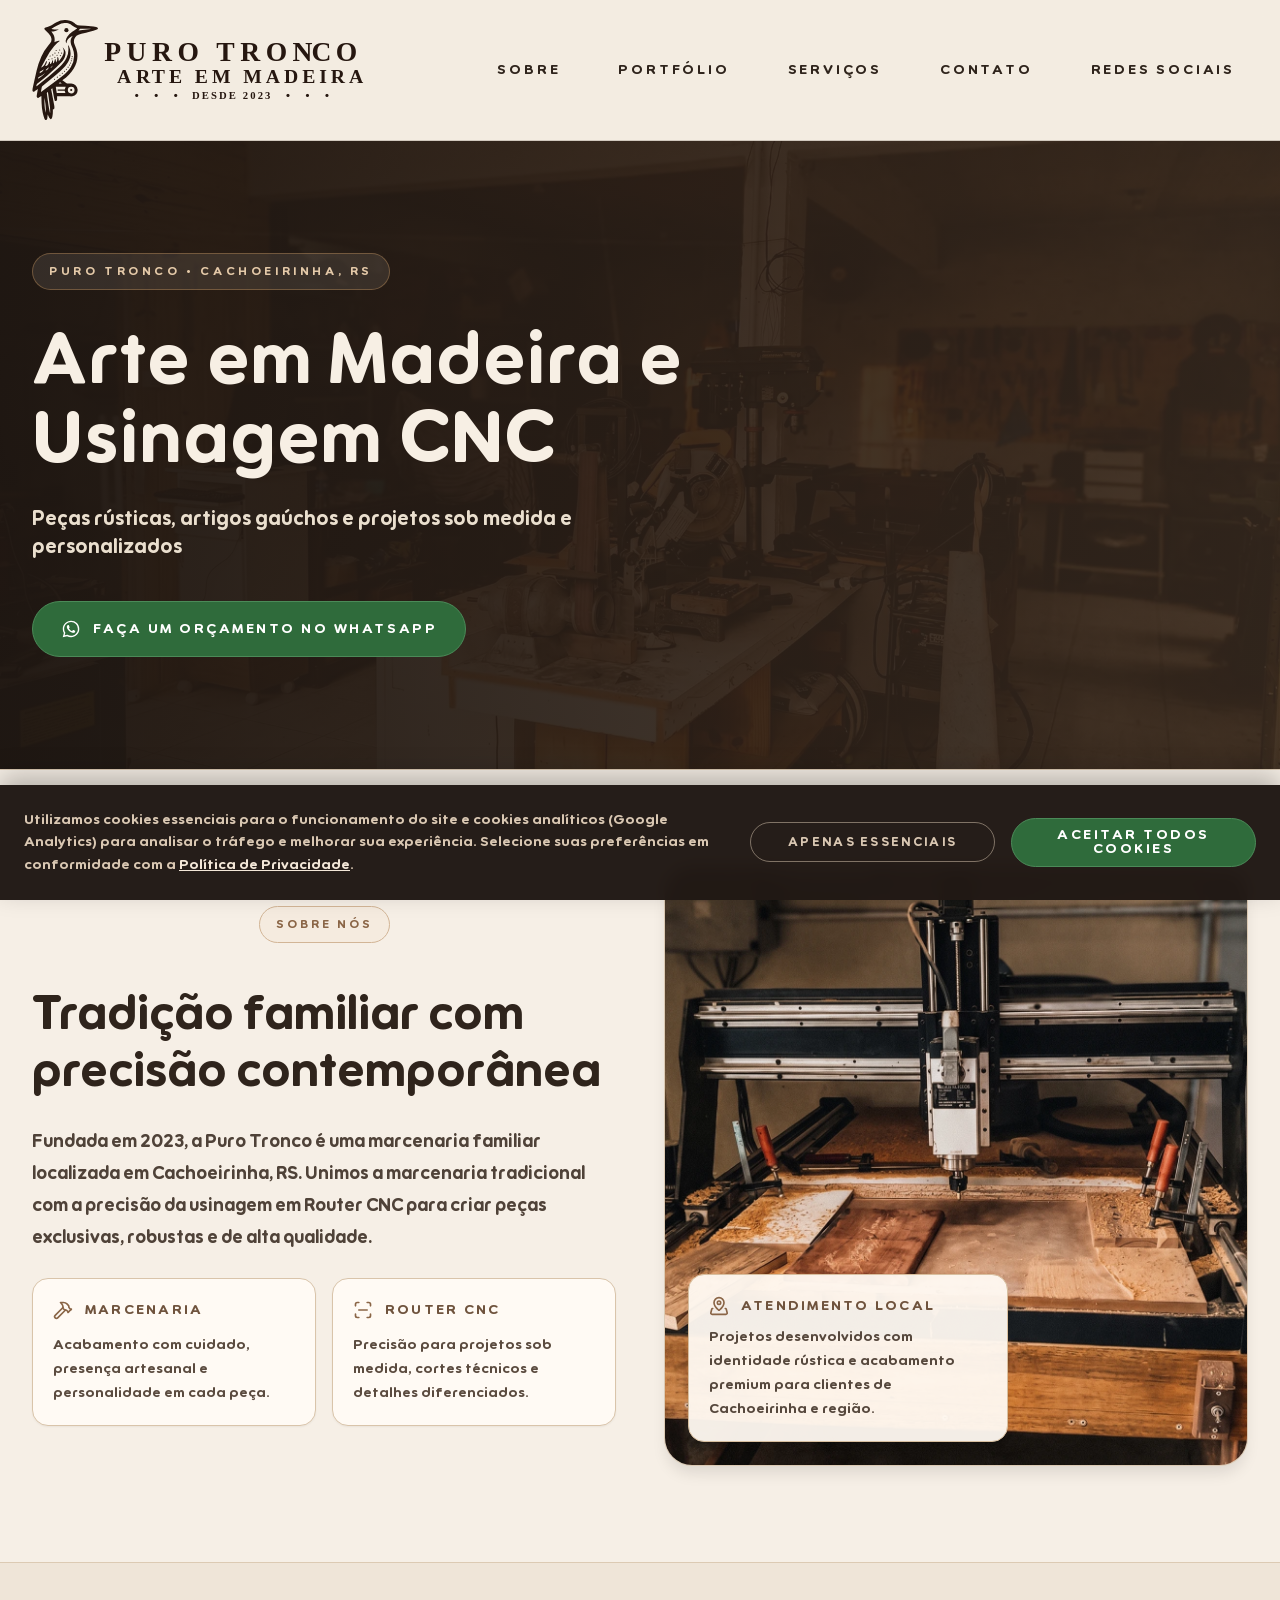
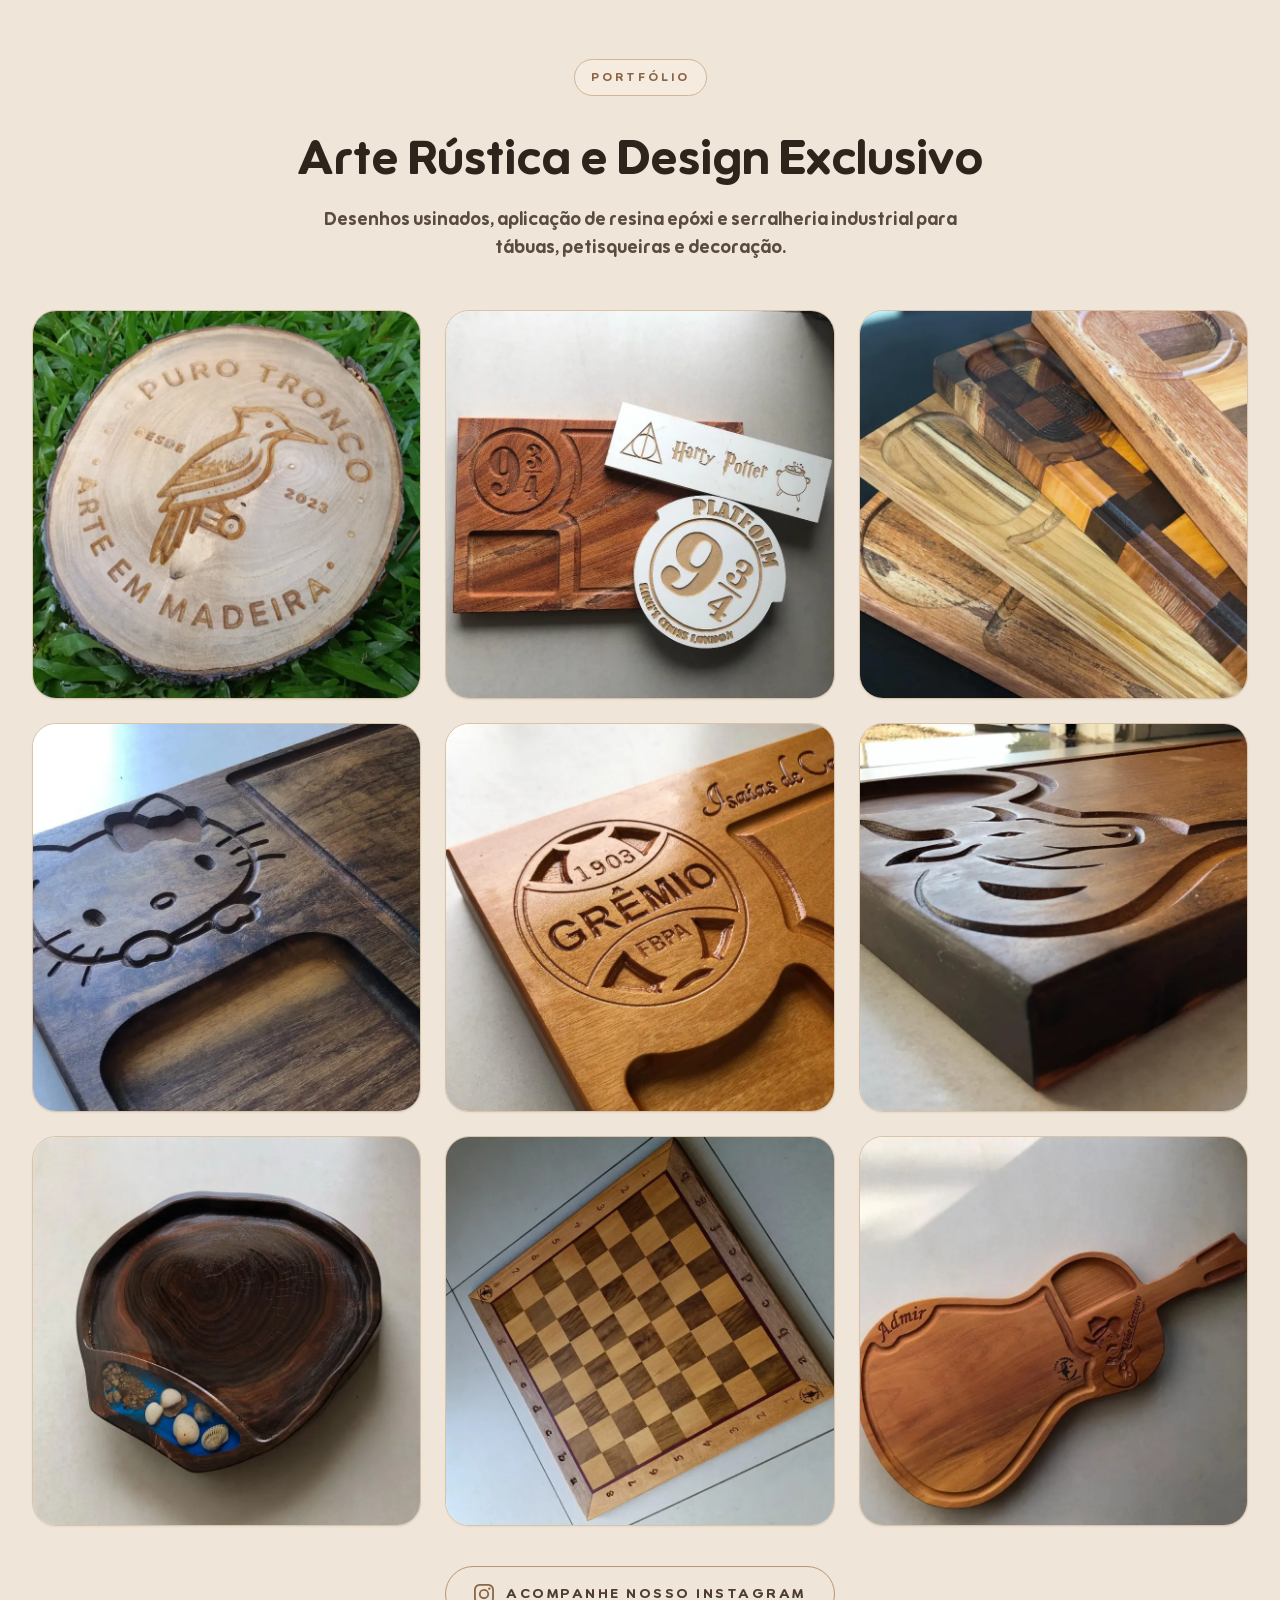
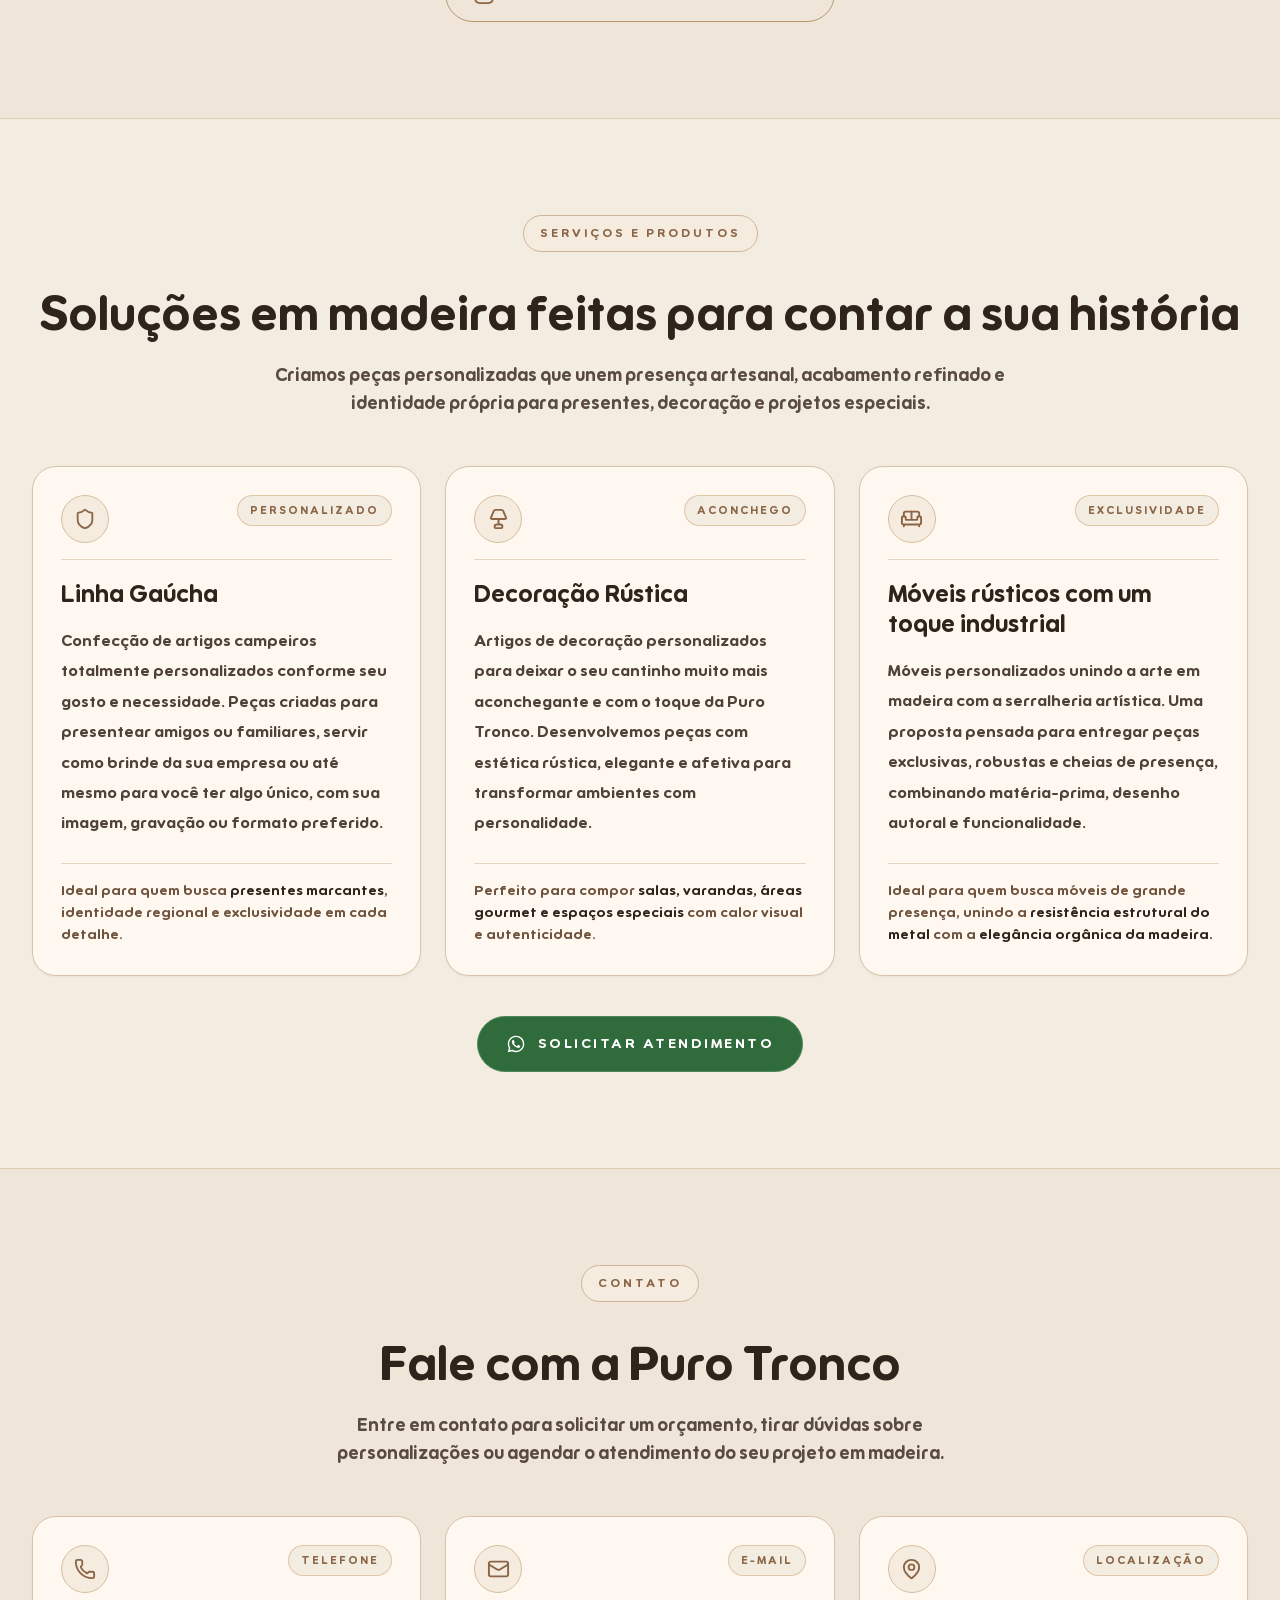
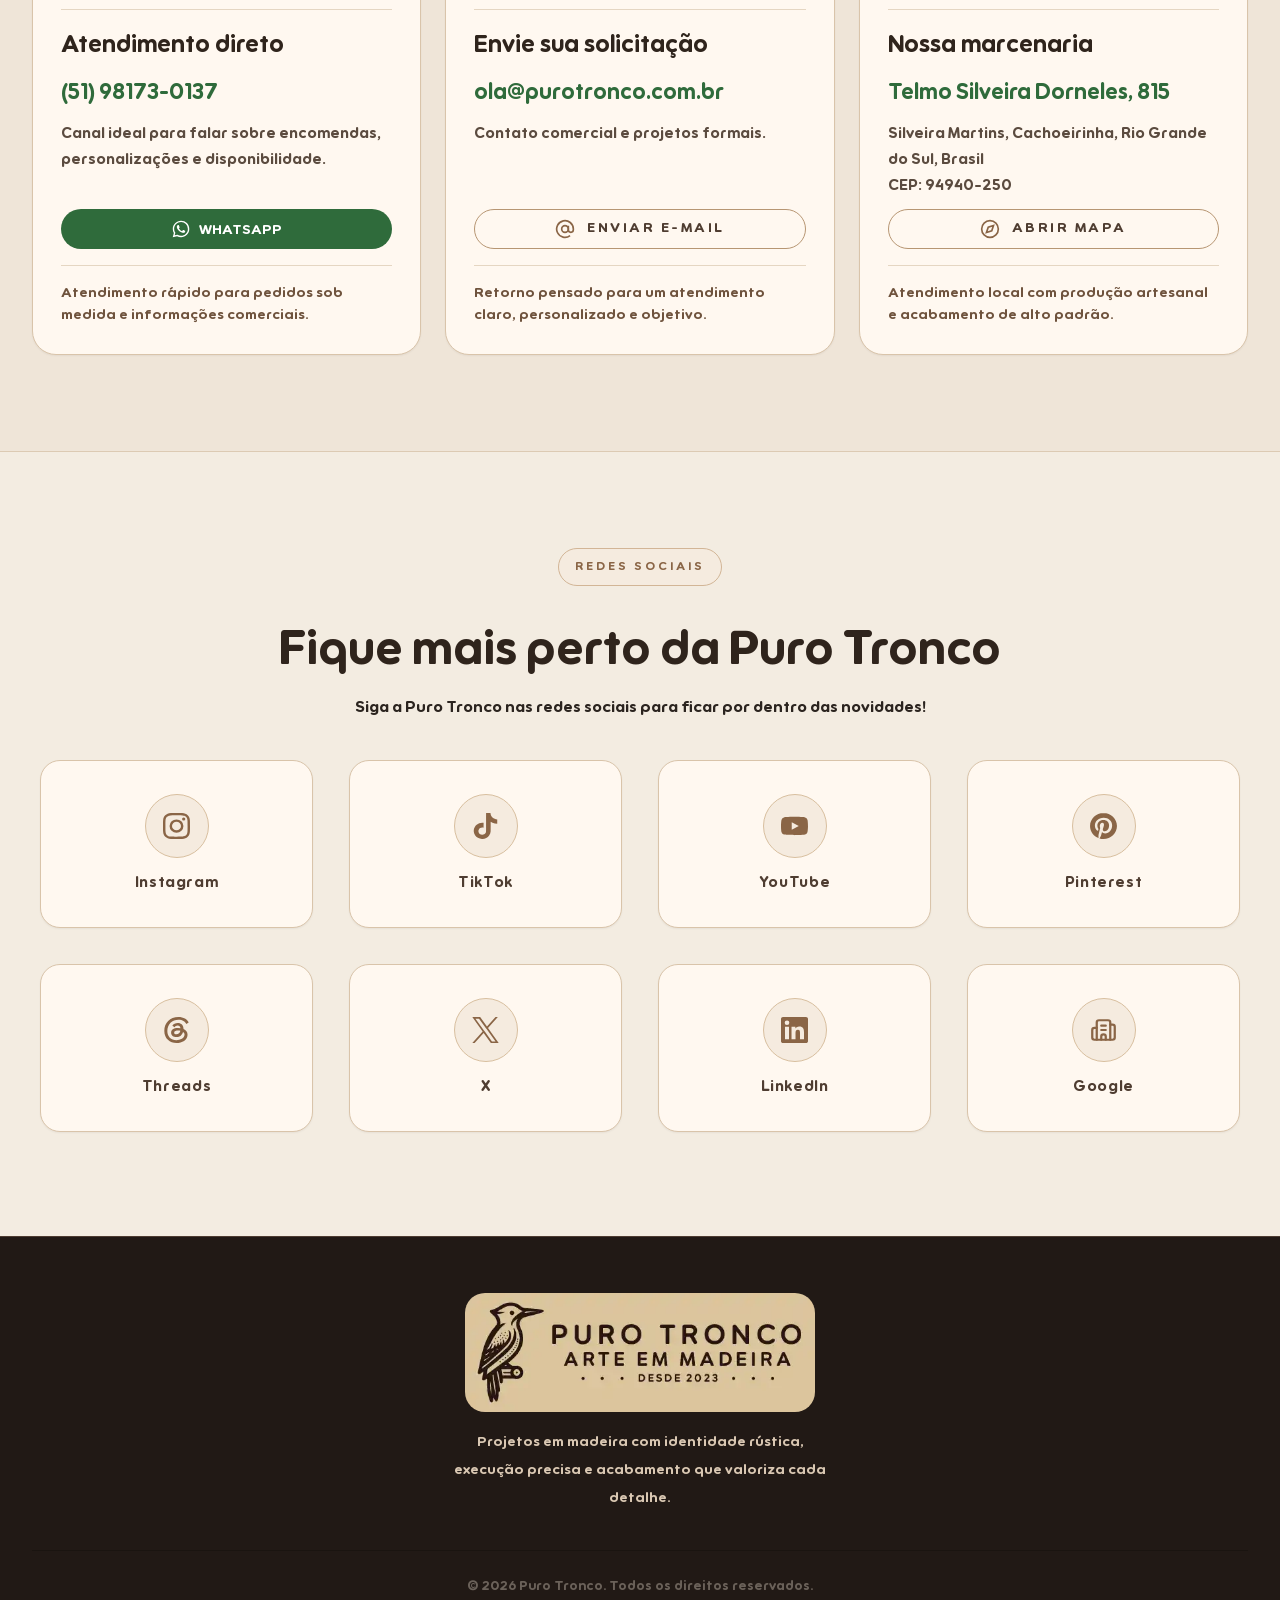
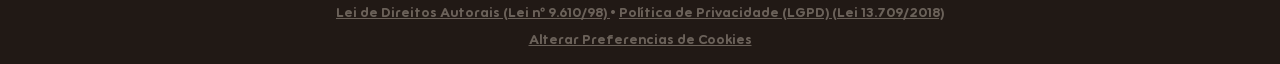
==== commit f0d769e1: "Criado botton nav bar em mobile. Adicionado novos icones. melhorado responsividade. adicionado botao" ====
--- a/index.html
+++ b/index.html
@@ -105,10 +105,6 @@
             class="cabecalho__logo-img" width="1069" height="322">
         </a>
 
-        <button id="menu-mobile" type="button" class="btn-mobile" aria-label="Abrir menu" aria-expanded="false">
-          <img src="./assets/img/svg/hamburguer-menu.svg" alt="" aria-hidden="true" width="24" height="24">
-        </button>
-
         <nav id="navegacao-principal" class="nav">
           <a href="#sobre" class="link-padrao nav__link">Sobre</a>
           <a href="#portfolio" class="link-padrao nav__link">Portfólio</a>
@@ -439,9 +435,7 @@
               </div>
               <div class="card-servico__corpo">
                 <h3 class="card-servico__titulo">Atendimento direto</h3>
-                <p class="card-contato__valor"><a href="tel:+5551981730137"
-                    aria-label="Acessar contato via ligação telefônica com a Puro Tronco" class="link-contato">(51)
-                    98173-0137</a></p>
+                <p class="card-contato__valor"><span class="texto-valor-destaque">(51) 98173-0137</span></p>
                 <p class="card-contato__detalhe">Canal ideal para falar sobre encomendas, personalizações e
                   disponibilidade.</p>
               </div>
@@ -466,10 +460,16 @@
               </div>
               <div class="card-servico__corpo">
                 <h3 class="card-servico__titulo">Envie sua solicitação</h3>
-                <p class="card-contato__valor"><a href="mailto:ola@purotronco.com.br"
-                    aria-label="Acessar contato via email com a Puro Tronco"
-                    class="link-contato">ola@purotronco.com.br</a></p>
+                <p class="card-contato__valor"><span class="texto-valor-destaque">ola@purotronco.com.br</span></p>
                 <p class="card-contato__detalhe">Contato comercial e projetos formais.</p>
+              </div>
+              <div class="card-contato__btn-wrapper">
+                <a href="mailto:ola@purotronco.com.br" aria-label="Acessar contato via email com a Puro Tronco"
+                  class="btn-secundario btn-secundario--contato">
+                  <img src="./assets/img/svg/abrir-email-puro-tronco.svg" alt="" aria-hidden="true"
+                    class="btn-secundario__icone" loading="lazy" decoding="async" width="24" height="24">
+                  <span>Enviar E-mail</span>
+                </a>
               </div>
               <div class="card-servico__rodape divisor-contato">
                 <p class="card-contato__nota">Retorno pensado para um atendimento claro, personalizado e objetivo.</p>
@@ -484,11 +484,19 @@
               </div>
               <div class="card-servico__corpo">
                 <h3 class="card-servico__titulo">Nossa marcenaria</h3>
-                <p class="card-contato__valor"><a href="https://maps.app.goo.gl/SUmgc8RFHAkvaqEU6" target="_blank"
-                    rel="noopener noreferrer" aria-label="Acessar a localização da Puro tronco no maps"
-                    class="link-contato">Telmo Silveira Dorneles, 815</a></p>
+                <p class="card-contato__valor"><span class="texto-valor-destaque">Telmo Silveira Dorneles, 815</span>
+                </p>
                 <p class="card-contato__detalhe">Silveira Martins, Cachoeirinha, Rio Grande do Sul, Brasil<br>CEP:
                   94940-250</p>
+              </div>
+              <div class="card-contato__btn-wrapper">
+                <a href="https://maps.app.goo.gl/SUmgc8RFHAkvaqEU6" target="_blank" rel="noopener noreferrer"
+                  aria-label="Acessar a localização da Puro tronco no maps"
+                  class="btn-secundario btn-secundario--contato">
+                  <img src="./assets/img/svg/abrir-maps-puro-tronco.svg" alt="" aria-hidden="true"
+                    class="btn-secundario__icone" loading="lazy" decoding="async" width="24" height="24">
+                  <span>Abrir Mapa</span>
+                </a>
               </div>
               <div class="card-servico__rodape divisor-contato">
                 <p class="card-contato__nota">Atendimento local com produção artesanal e acabamento de alto padrão.</p>
@@ -600,14 +608,38 @@
             </span>
             <span class="rodape__copyright">
               <button id="revogar-cookies" type="button"
-                style="background: none; border: none; padding: 0; text-decoration: underline; color: inherit; cursor: pointer; font: inherit;">Revogar
-                Consentimento de Cookies</button>
+                style="background: none; border: none; padding: 0; text-decoration: underline; color: inherit; cursor: pointer; font: inherit;">Alterar
+                Preferencias de Cookies</button>
             </span>
           </div>
         </div>
       </div>
     </footer>
   </div>
+  
+  <!-- Menu Mobile Inferior Estilo App -->
+  <nav class="nav-mobile">
+    <a href="#sobre" class="nav-mobile__link" aria-label="Ir para a seção Sobre">
+      <img src="./assets/img/svg/sobre-puro-tronco.svg" alt="" aria-hidden="true" class="nav-mobile__icon">
+      <span class="nav-mobile__text">Sobre</span>
+    </a>
+    <a href="#portfolio" class="nav-mobile__link" aria-label="Ir para Portfólio">
+      <img src="./assets/img/svg/portfolio-puro-tronco.svg" alt="" aria-hidden="true" class="nav-mobile__icon">
+      <span class="nav-mobile__text">Portfólio</span>
+    </a>
+    <a href="#servicos" class="nav-mobile__link" aria-label="Ir para Serviços">
+      <img src="./assets/img/svg/servicos-puro-tronco.svg" alt="" aria-hidden="true" class="nav-mobile__icon">
+      <span class="nav-mobile__text">Serviços</span>
+    </a>
+    <a href="#contato" class="nav-mobile__link" aria-label="Ir para Contato">
+      <img src="./assets/img/svg/contato-telefonico-puro-tronco.svg" alt="" aria-hidden="true" class="nav-mobile__icon">
+      <span class="nav-mobile__text">Contato</span>
+    </a>
+    <a href="#redes-sociais" class="nav-mobile__link" aria-label="Ir para Redes Sociais">
+      <img src="./assets/img/svg/redes-sociais-puro-tronco.svg" alt="" aria-hidden="true" class="nav-mobile__icon">
+      <span class="nav-mobile__text">Sociais</span>
+    </a>
+  </nav>
 
   <a id="fab-whatsapp" class="fab-whatsapp" href="https://wa.me/5551981730137" target="_blank" rel="noopener noreferrer"
     aria-label="Acessar contato via WhatsApp com a Puro Tronco">
--- a/styles/style.css
+++ b/styles/style.css
@@ -103,20 +103,23 @@
   font-weight: 600;
   font-style: normal;
   font-display: swap;
-  
+
 }
 
 /* ==========================================================================
    2. RESET & CONFIGURAÇÕES GLOBAIS
    ========================================================================== */
-*, ::before, ::after {
+*,
+::before,
+::after {
   box-sizing: border-box;
   border-width: 0;
   border-style: solid;
   border-color: var(--cor-borda-global);
 }
 
-html, :host {
+html,
+:host {
   scroll-behavior: smooth;
   line-height: 1.5;
   text-size-adjust: 100%;
@@ -148,7 +151,8 @@
   text-decoration: inherit;
 }
 
-b, strong {
+b,
+strong {
   font-weight: bolder;
 }
 
@@ -156,7 +160,8 @@
   font-size: 80%;
 }
 
-sub, sup {
+sub,
+sup {
   font-size: 75%;
   line-height: 0;
   position: relative;
@@ -177,18 +182,26 @@
   border-collapse: collapse;
 }
 
-button, input, optgroup, select, textarea {
+button,
+input,
+optgroup,
+select,
+textarea {
   font-family: inherit;
   font-size: 100%;
   margin: 0;
   padding: 0;
 }
 
-button, select {
+button,
+select {
   text-transform: none;
 }
 
-button, input:where([type='button']), input:where([type='reset']), input:where([type='submit']) {
+button,
+input:where([type='button']),
+input:where([type='reset']),
+input:where([type='submit']) {
   appearance: button;
   background-color: var(--cor-transparente);
   background-image: none;
@@ -206,7 +219,8 @@
   vertical-align: baseline;
 }
 
-::-webkit-inner-spin-button, ::-webkit-outer-spin-button {
+::-webkit-inner-spin-button,
+::-webkit-outer-spin-button {
   height: auto;
 }
 
@@ -223,16 +237,32 @@
   display: list-item;
 }
 
-blockquote, dl, dd, h1, h2, h3, h4, h5, h6, hr, figure, p, pre {
+blockquote,
+dl,
+dd,
+h1,
+h2,
+h3,
+h4,
+h5,
+h6,
+hr,
+figure,
+p,
+pre {
   margin: 0;
 }
 
-fieldset, legend, dialog {
+fieldset,
+legend,
+dialog {
   margin: 0;
   padding: 0;
 }
 
-ol, ul, menu {
+ol,
+ul,
+menu {
   list-style: none;
   margin: 0;
   padding: 0;
@@ -242,12 +272,14 @@
   resize: vertical;
 }
 
-input::placeholder, textarea::placeholder {
+input::placeholder,
+textarea::placeholder {
   opacity: 1;
   color: var(--cor-placeholder);
 }
 
-button, [role="button"] {
+button,
+[role="button"] {
   cursor: pointer;
 }
 
@@ -255,11 +287,19 @@
   cursor: default;
 }
 
-img, svg, video, canvas, audio, iframe, embed, object {
+img,
+svg,
+video,
+canvas,
+audio,
+iframe,
+embed,
+object {
   display: block;
 }
 
-img, video {
+img,
+video {
   max-width: 100%;
   height: auto;
 }
@@ -271,13 +311,22 @@
 /* ==========================================================================
    3. TIPOGRAFIA GERAL E BASE
    ========================================================================== */
-.font-display, h1, h2, h3, h4, h5, h6 {
+.font-display,
+h1,
+h2,
+h3,
+h4,
+h5,
+h6 {
   font-family: 'LT Saeada', serif, sans-serif;
   font-size: inherit;
   font-weight: inherit;
 }
 
-code, kbd, samp, pre {
+code,
+kbd,
+samp,
+pre {
   font-family: ui-monospace, SFMono-Regular, Menlo, Monaco, Consolas, "Liberation Mono", "Courier New", monospace;
   font-size: 1em;
 }
@@ -331,7 +380,11 @@
   scroll-margin-top: var(--header-height);
 }
 
-h2.sobre__titulo, h2.portfolio__titulo, h2.servicos__titulo, h2.contato__titulo, h2.sociais__titulo {
+h2.sobre__titulo,
+h2.portfolio__titulo,
+h2.servicos__titulo,
+h2.contato__titulo,
+h2.sociais__titulo {
   font-size: clamp(1.875rem, 4vw + 1rem, 3rem);
   line-height: 1.2;
 }
@@ -399,6 +452,21 @@
 .nav__link:hover {
   border-color: var(--cor-borda-card-hover);
   background-color: var(--cor-nav-link-hover-bg);
+}
+
+/* --- TRANSIÇÃO PARA OCULTAR CABEÇALHO --- */
+.cabecalho {
+  transition: transform 0.35s cubic-bezier(0.4, 0, 0.2, 1);
+}
+
+.cabecalho.esconder {
+  transform: translateY(-100%);
+}
+
+/* --- NAV MOBILE INFERIOR --- */
+.nav-mobile {
+  display: none;
+  /* Oculto no Desktop */
 }
 
 .btn-mobile {
@@ -1031,29 +1099,22 @@
   color: var(--cor-texto-detalhe);
 }
 
-.link-contato {
-  display: inline-flex;
-  align-items: center;
-  gap: 0.5rem;
+.texto-valor-destaque {
   color: var(--cor-primaria);
-  text-decoration: none;
-  transition: color 150ms ease, opacity 150ms ease;
-}
-
-.link-contato:hover {
-  color: var(--cor-primaria-hover);
-}
-
-.link-contato:focus {
-  outline: 2px solid var(--cor-primaria-focus);
-  outline-offset: 4px;
-  border-radius: 10px;
 }
 
 .card-contato__btn-wrapper {
   margin-top: 10px;
   display: flex;
+  justify-content: flex-start;
+  width: 100%;
+}
+
+.btn-secundario--contato {
+  flex: 1 1 0%;
   justify-content: center;
+  height: 40px;
+  padding: 0 0.5rem;
 }
 
 .btn-primario--small {
@@ -1063,7 +1124,9 @@
   justify-content: center;
   align-items: center;
   gap: 0.5rem;
-  height: 40px;
+  min-height: 40px;
+  padding: 0.6rem 1.2rem;
+  text-align: center;
   background-color: var(--cor-primaria);
   color: var(--cor-branco);
   border-radius: 9999px;
@@ -1100,6 +1163,7 @@
   margin: 0 auto;
   max-width: 80rem;
 }
+
 .sociais__cabecalho {
   display: flex;
   flex-direction: column;
@@ -1301,141 +1365,293 @@
    8. MEDIA QUERIES (Responsividade)
    ========================================================================== */
 @media (max-width: 992px) {
-  .btn-mobile {
+
+  /* Remove a exibição do menu de texto antigo e do botão */
+  .btn-mobile,
+  .nav {
+    display: none !important;
+  }
+
+  .cabecalho__container {
+    padding: 1.25rem 1.5rem;
+    justify-content: center;
+    /* Centraliza a logo no mobile já que não tem botão hambúrguer */
+  }
+
+  /* Barra inferior fixa (estilo App) */
+  .nav-mobile {
+    display: flex;
+    position: fixed;
+    bottom: 0;
+    left: 0;
+    width: 100%;
+    background-color: var(--cor-fundo-header);
+    backdrop-filter: blur(8px);
+    border-top: 1px solid var(--cor-borda-header);
+    z-index: 50;
+    justify-content: space-around;
+    align-items: center;
+    padding: 0.5rem 0.5rem calc(0.5rem + env(safe-area-inset-bottom));
+    box-shadow: 0 -4px 15px var(--cor-sombra-media);
+  }
+
+  .nav-mobile__link {
+    display: flex;
+    flex-direction: column;
+    align-items: center;
+    justify-content: center;
+    gap: 4px;
+    padding: 0.5rem;
+    color: var(--cor-texto-detalhe);
+    text-decoration: none;
+    transition: all 0.2s ease;
+    border-radius: 12px;
+    width: 64px;
+    position: relative;
+  }
+
+  .nav-mobile__icon {
+    width: 24px;
+    height: 24px;
+    opacity: 0.6;
+    transition: all 0.3s ease;
+  }
+
+  .nav-mobile__text {
+    font-size: 0.65rem;
+    font-weight: 600;
+    opacity: 0.6;
+    transition: all 0.3s ease;
+  }
+
+  /* Estado ativo do ícone quando a seção está na tela */
+  .nav-mobile__link.active .nav-mobile__icon,
+  .nav-mobile__link.active .nav-mobile__text {
+    opacity: 1;
+    color: var(--cor-primaria);
+  }
+
+  .nav-mobile__link.active .nav-mobile__icon {
+    transform: translateY(-2px) scale(1.1);
+  }
+
+  .nav-mobile__link::after {
+    content: '';
     display: block;
-  }
-  .cabecalho__container {
-    flex-wrap: wrap;
-    justify-content: space-between;
-    align-items: center;
-    padding: 1.25rem 1.5rem;
-  }
-  /* Reduz a logo no tablet para liberar espaço para o botão hambúrguer */
+    width: 4px;
+    height: 4px;
+    border-radius: 50%;
+    background-color: var(--cor-primaria);
+    position: absolute;
+    bottom: 2px;
+    opacity: 0;
+    transform: translateY(4px);
+    transition: all 0.3s ease;
+  }
+
+  .nav-mobile__link.active::after {
+    opacity: 1;
+    transform: translateY(0);
+  }
+
+  /* Eleva o botão flutuante do WhatsApp para não ficar embaixo do menu novo */
+  .fab-whatsapp {
+    bottom: calc(85px + env(safe-area-inset-bottom));
+  }
+
+  /* Eleva o Banner LGPD para não bater no Menu */
+  .lgpd-banner {
+    bottom: calc(75px + env(safe-area-inset-bottom));
+  }
+
+  /* Dá um respiro no fim da página para não esconder o rodapé por trás do menu */
+  .rodape {
+    padding-bottom: 75px;
+  }
+
   .cabecalho__logo-img {
     max-width: 280px;
     height: auto;
   }
-  .nav {
-    display: none;
-    width: 100%;
-    flex-direction: column;
-    align-items: center;
-    text-align: center;
-    padding-top: 1.5rem;
-    gap: 1rem;
-  }
-  .nav.active {
-    display: flex;
-  }
+
   .hero__container {
     padding: 6rem 1.5rem;
   }
+
   .hero__title {
     font-size: 3.75rem;
     line-height: 1;
   }
+
   .hero__subtitle {
     font-size: 1.125rem;
     line-height: 1.75rem;
   }
+
   .sobre__container {
     grid-template-columns: repeat(1, minmax(0, 1fr));
     padding: 5rem 1.5rem;
   }
-  h2.sobre__titulo, h2.portfolio__titulo, h2.servicos__titulo, h2.contato__titulo {
+
+  h2.sobre__titulo,
+  h2.portfolio__titulo,
+  h2.servicos__titulo,
+  h2.contato__titulo {
     font-size: 2.25rem;
     line-height: 2.5rem;
   }
-  .sobre__img {
-    min-height: 500px;
-  }
-  .portfolio__container, .servicos__container, .contato__container {
+
+  .moldura-imagem {
+    height: 500px;
+  }
+
+  .portfolio__container,
+  .servicos__container,
+  .contato__container {
     padding: 5rem 1.5rem;
   }
+
   .portfolio__grid {
     grid-template-columns: repeat(2, minmax(0, 1fr));
   }
+
   .rodape__container {
     padding: 3.5rem 1.5rem;
   }
-  .servicos__grid, .contato__grid {
+
+  .servicos__grid,
+  .contato__grid {
     grid-template-columns: repeat(1, minmax(0, 1fr));
   }
+
   .sociais__grid {
     grid-template-columns: repeat(2, minmax(0, 1fr));
   }
 }
 
 @media (max-width: 480px) {
-  .hero__btn {
+
+  .hero__btn,
+  .btn-secundario {
     padding: 1rem 1.25rem;
     font-size: 0.75rem;
     letter-spacing: 0.1em;
     width: 100%;
     justify-content: center;
   }
+
+  .hero__badge {
+    font-size: 0.65rem;
+    letter-spacing: 0.12em;
+    padding: 0.4rem 0.8rem;
+    white-space: nowrap;
+    text-align: center;
+  }
+
   .cabecalho__container {
-    /* Removido o flex-direction: column para manter a logo e o menu lado a lado */
     gap: 1rem;
     padding: 1.25rem 1rem;
   }
+
   /* Reduz ainda mais a logo no celular */
   .cabecalho__logo-img {
     max-width: 180px;
   }
+
   .nav {
     flex-wrap: wrap;
     justify-content: center;
     gap: 1rem;
   }
+
   .hero__container {
     padding: 5rem 1rem;
   }
-  h1.hero__title, h2.sobre__titulo, h2.portfolio__titulo, h2.servicos__titulo, h2.contato__titulo {
+
+  h1.hero__title,
+  h2.sobre__titulo,
+  h2.portfolio__titulo,
+  h2.servicos__titulo,
+  h2.contato__titulo {
     font-size: 2.25rem;
     line-height: 2.5rem;
   }
-  .hero__subtitle, .portfolio__subtitulo, .servicos__subtitulo, .contato__subtitulo {
+
+  .hero__subtitle,
+  .portfolio__subtitulo,
+  .servicos__subtitulo,
+  .contato__subtitulo {
     font-size: 1rem;
     line-height: 1.5rem;
   }
+
   .hero__actions {
     flex-direction: column;
     align-items: flex-start;
   }
-  .sobre__container, .portfolio__container, .servicos__container, .contato__container {
+
+  .sobre__container,
+  .portfolio__container,
+  .servicos__container,
+  .contato__container {
     padding: 4rem 1rem;
   }
+
   .sobre__descricao {
     font-size: 1rem;
     line-height: 1.5rem;
   }
+
   .sobre__destaques {
     grid-template-columns: repeat(1, minmax(0, 1fr));
   }
-  .sobre__img {
-    min-height: 360px;
-  }
+
+  /* 1. Reduz a altura foto da CNC proporcionalmente no celular */
+  .moldura-imagem {
+    height: 420px;
+  }
+
+  /* 2. Devolve o cartão flutuante para dentro da foto */
   .card-flutuante {
-    position: static;
-    margin-top: 1rem;
-    max-width: 100%;
-  }
+    position: absolute;
+    bottom: 1rem;
+    left: 1rem;
+    width: calc(100% - 2rem);
+    max-width: none;
+    padding: 1rem;
+    margin-top: 0;
+  }
+
   .portfolio__grid {
     grid-template-columns: repeat(1, minmax(0, 1fr));
   }
+
   .sociais__grid {
     grid-template-columns: repeat(2, minmax(0, 1fr));
     gap: 0.75rem;
   }
+
   .rodape__container {
     padding: 3.5rem 1rem;
   }
+
   .card-servico {
     padding: 1.25rem;
   }
+
   .card-social__link {
     min-height: 148px;
+  }
+
+  /* 3. Empilha os botões do banner LGPD evitando que o texto quebre mal */
+  .lgpd-banner__actions {
+    flex-direction: column;
+    width: 100%;
+    gap: 0.75rem;
+  }
+
+  .lgpd-banner__actions button {
+    width: 100%;
   }
 }
 
@@ -1492,20 +1708,31 @@
   justify-content: flex-start;
 }
 
-.btn-primario--small span {
+.btn-primario--small span,
+.btn-secundario--small span {
   line-height: 1;
   margin-top: 3px;
   /* Compensação gravitacional da tipografia */
 }
 
 .btn-secundario--small {
+  flex: 1 1 0%;
+  align-self: center;
+  display: flex;
+  justify-content: center;
+  align-items: center;
+  gap: 0.5rem;
+  min-height: 40px;
   padding: 0.6rem 1.2rem;
+  text-align: center;
+  border-radius: 9999px;
+  text-transform: uppercase;
+  font-weight: 600;
   font-size: 0.8rem;
-}
-
-.btn-secundario--small {
   color: var(--cor-texto-escuro-suave);
   border: 1px solid var(--cor-btn-sec-small-borda);
+  background-color: var(--cor-transparente);
+  transition: all 150ms ease;
 }
 
 @media (min-width: 768px) {
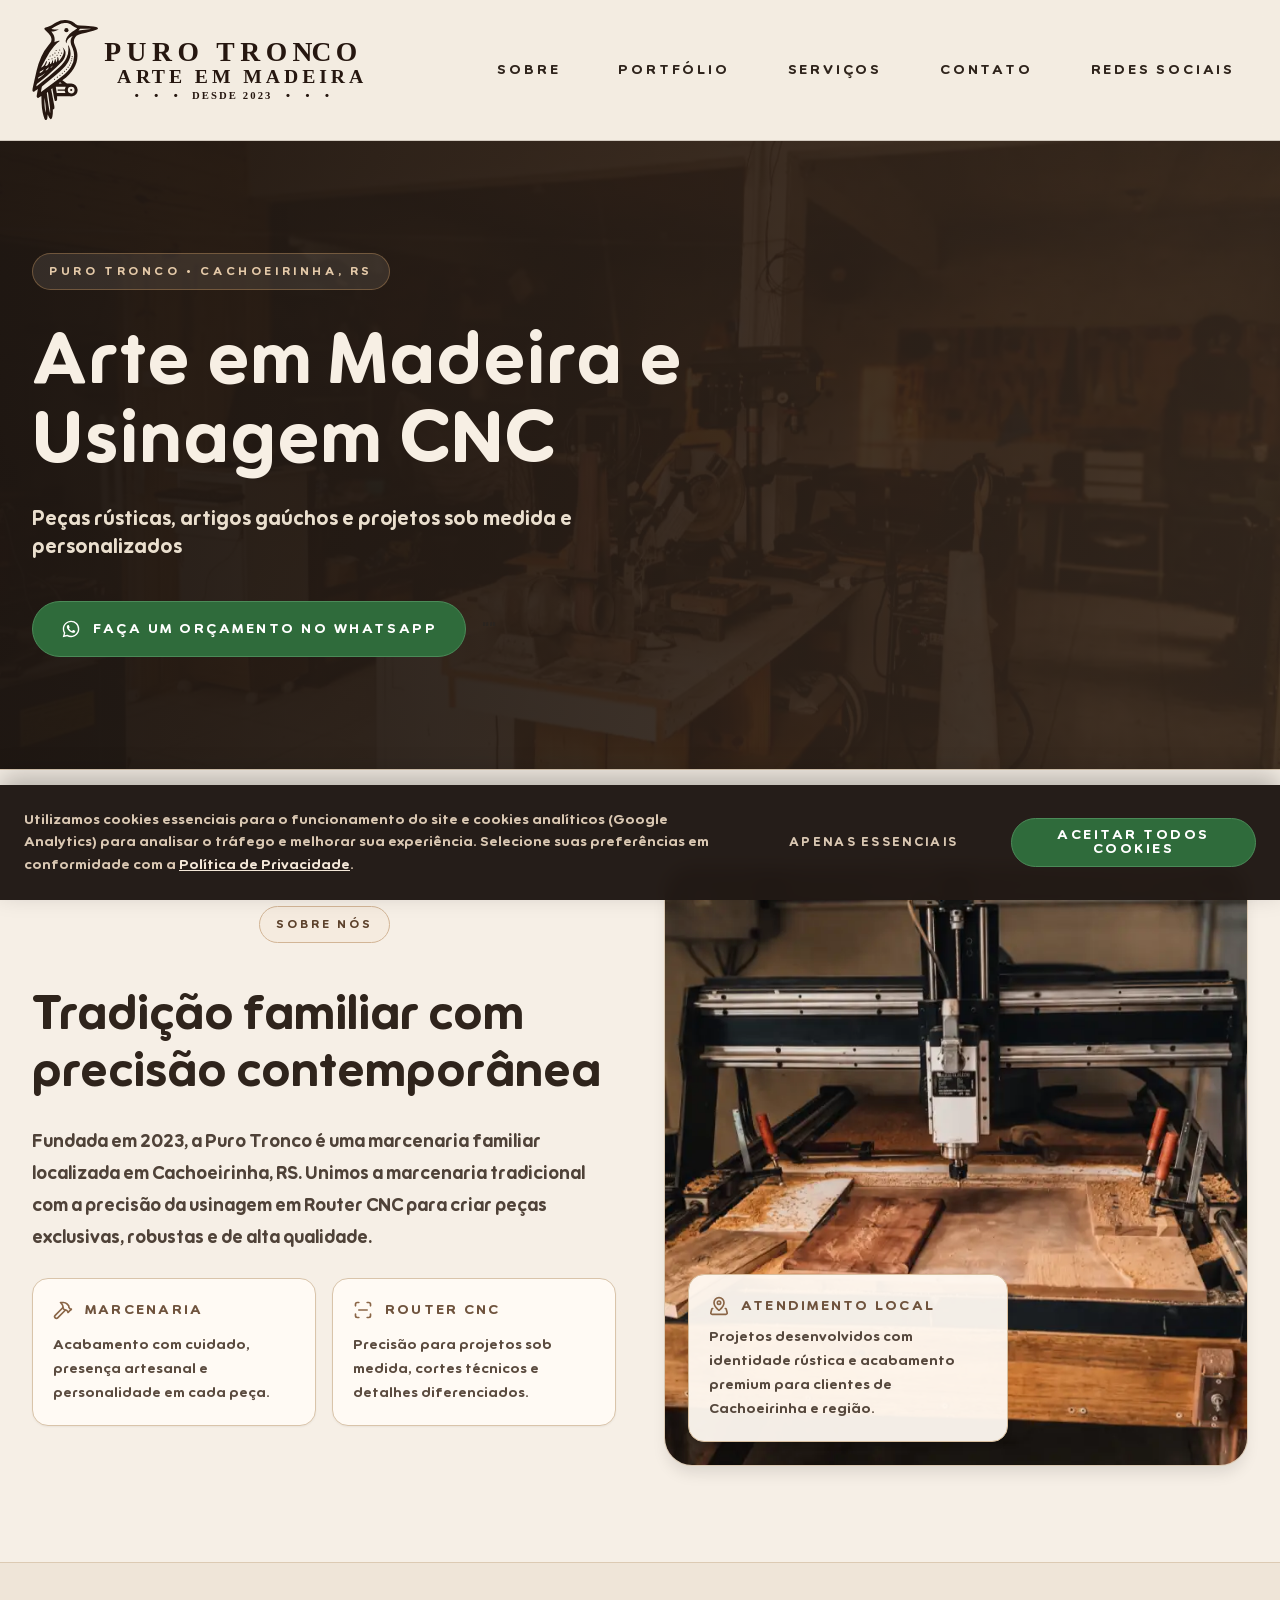
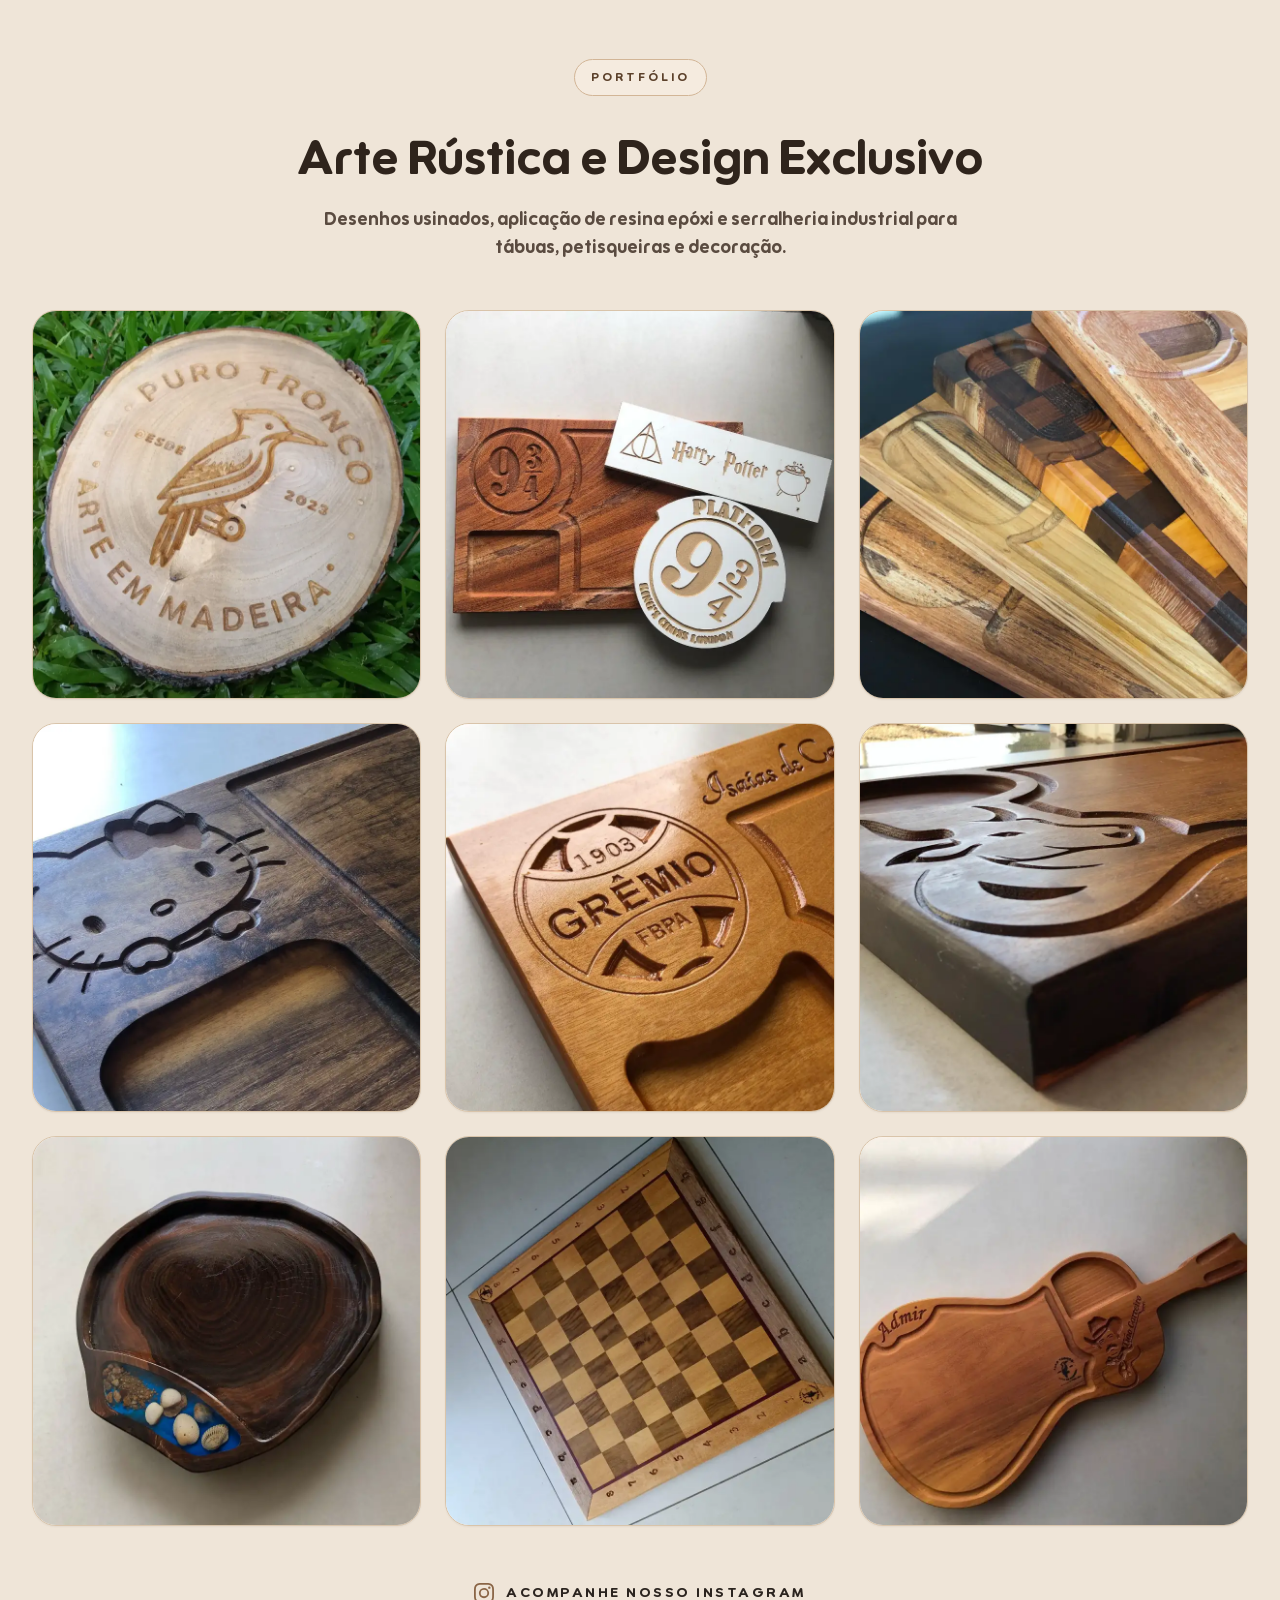
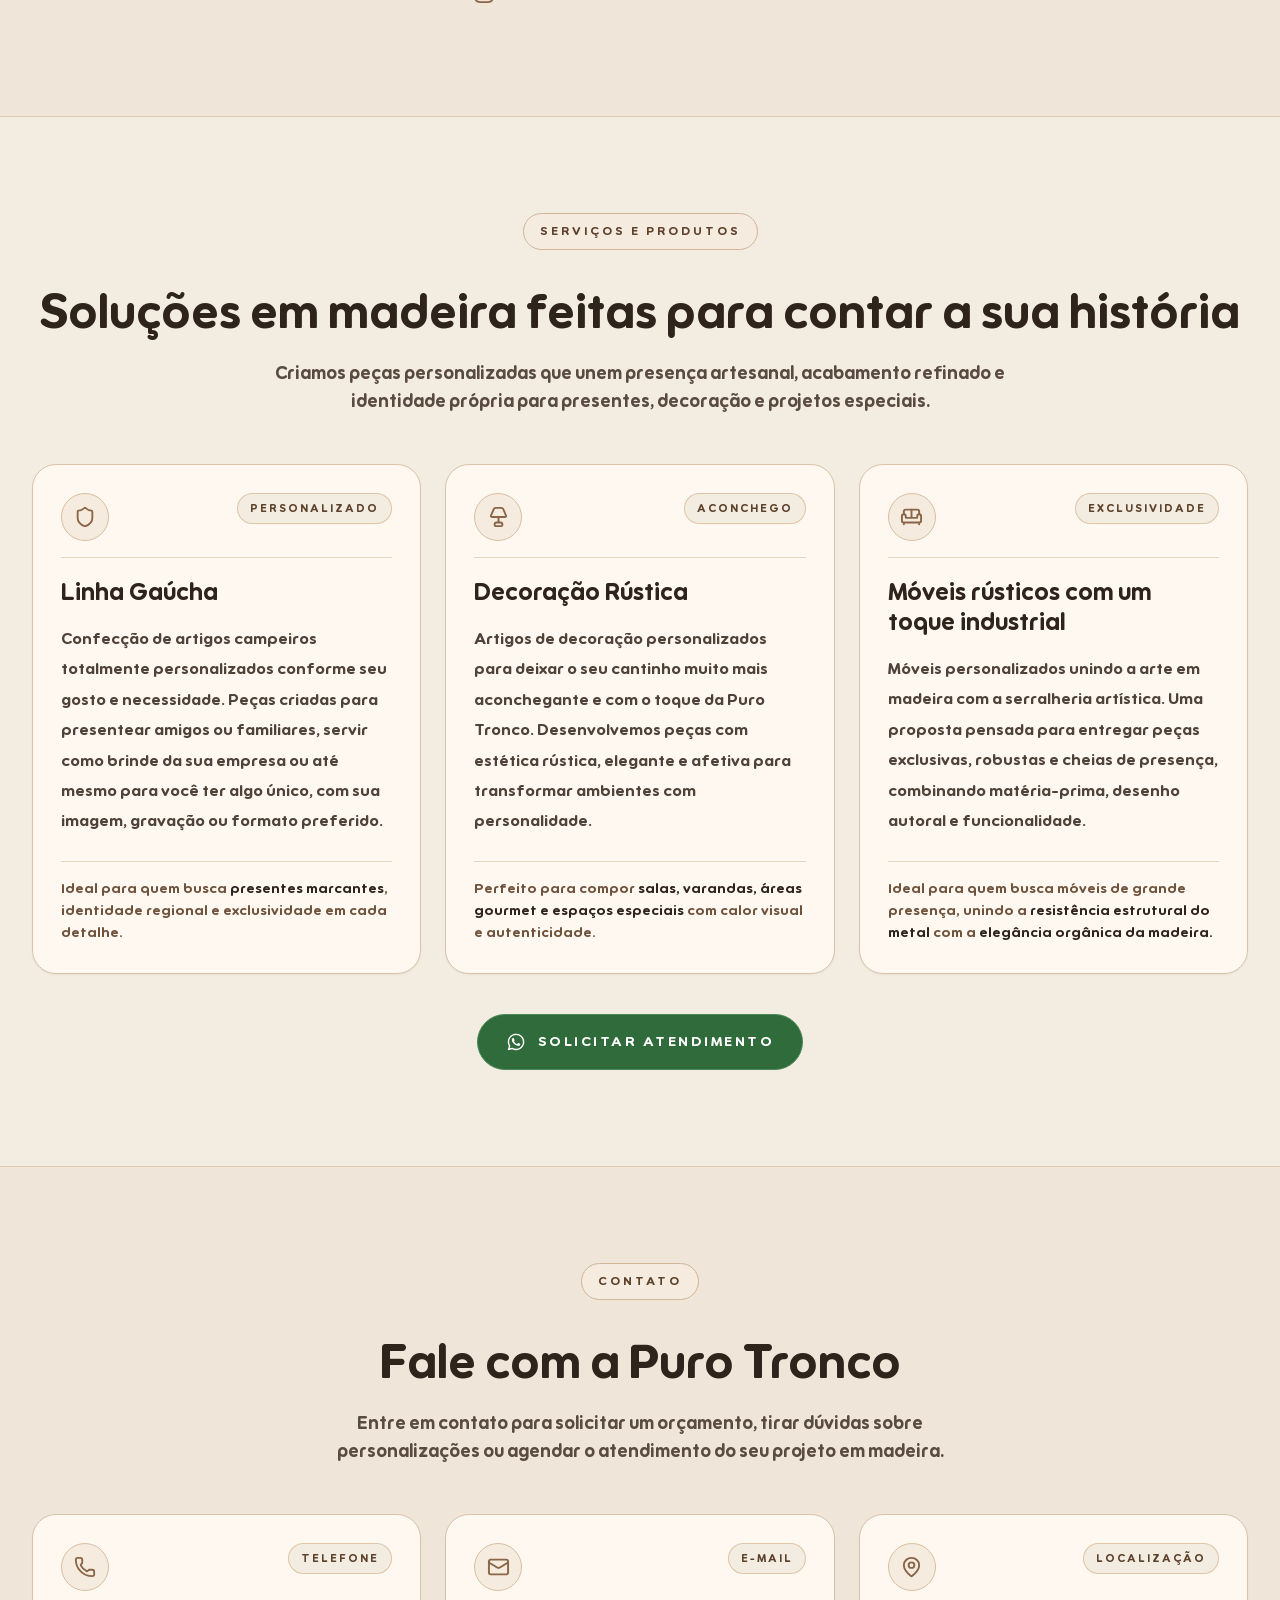
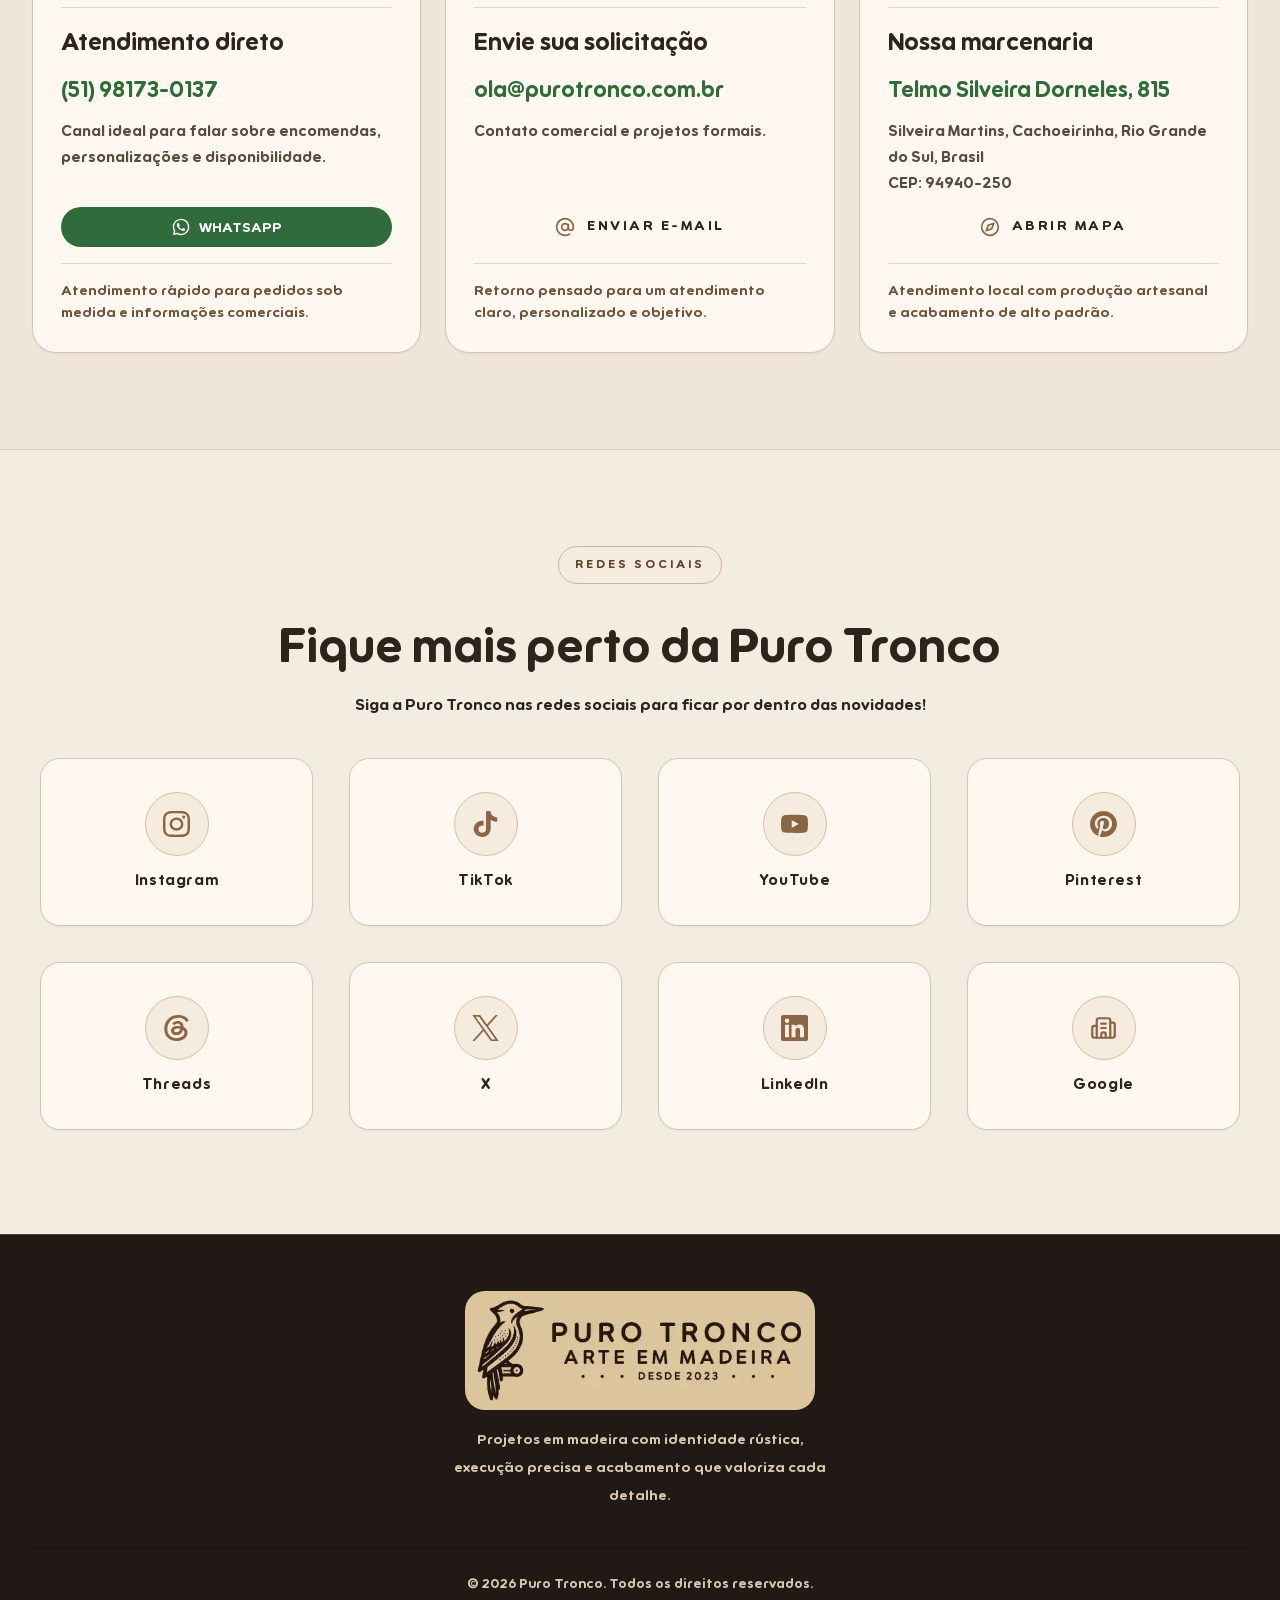
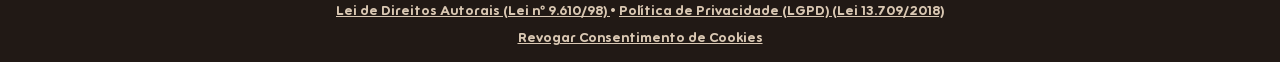
==== commit de09dacf: "Realizado ajuste de contraste, imagens otimizadas, retirada preload desnescessario." ====
--- a/index.html
+++ b/index.html
@@ -11,20 +11,15 @@
     content="Arte rústica com precisão CNC. Fabricamos tábuas personalizadas, relógios em bolachas de madeira, peças com resina e móveis em metalon em Cachoeirinha.">
   <meta name="robots" content="index, follow, max-image-preview:large">
   <link rel="canonical" href="https://purotronco.com.br/">
-
+  <link rel="icon" type="image/svg+xml" href="./assets/img/svg/favicon-puro-tronco.svg">
+
+  <!-- O Preload agora sabe usar as versões menores no celular para não dar download duplo -->
+  <link rel="preload" as="image" href="./assets/img/webp/foto-panoramica-da-marcenaria-puro-tronco.webp" 
+        imagesrcset="./assets/img/webp/foto-panoramica-da-marcenaria-puro-tronco-800x450.webp 800w, ./assets/img/webp/foto-panoramica-da-marcenaria-puro-tronco-1330x740.webp 1330w, ./assets/img/webp/foto-panoramica-da-marcenaria-puro-tronco.webp 1920w" 
+        imagesizes="100vw">
+  
   <link rel="preload" href="./assets/fonts/LTSaeada-SemiBold.woff2" as="font" type="font/woff2" crossorigin>
-
-  <!-- Preconnect para Google Analytics -->
-  <link rel="preconnect" href="https://www.googletagmanager.com">
-  <link rel="preconnect" href="https://www.google-analytics.com">
-
-  <!-- A tag real do Google Analytics será injetada dinamicamente pelo seu script.js após o consentimento LGPD, 
-       mas as rotas acima preparam o navegador para quando a conexão for estabelecida. -->
-
-  <link rel="icon" type="image/svg+xml" href="./assets/img/svg/favicon-puro-tronco.svg">
-  <link rel="stylesheet" href="./styles/style.css">
-
-  <script src="./scripts/script.js" defer></script>
+  <link rel="preload" href="./styles/style.css" as="style">  
 
   <script type="application/ld+json">
       {
@@ -93,6 +88,10 @@
     content="Arte rústica com precisão CNC. Fabricamos tábuas personalizadas, relógios em bolachas de madeira, peças com resina e móveis em metalon em Cachoeirinha.">
   <meta name="twitter:image" content="https://purotronco.com.br/assets/img/png/logo-puro-tronco-sociais.png">
 
+  <script src="./scripts/script.js" defer></script>
+  
+  <link rel="stylesheet" href="./styles/style.css">
+
 </head>
 
 <body class="corpo-pagina">
@@ -119,8 +118,11 @@
       <!-- Hero Section -->
       <section class="hero">
         <div class="hero__bg-texture">
-          <img src="./assets/img/webp/foto-panoramica-da-marcenaria-puro-tronco.webp" alt="" aria-hidden="true"
-            class="hero__bg-img" fetchpriority="high" width="683" height="384">
+          <img src="./assets/img/webp/foto-panoramica-da-marcenaria-puro-tronco.webp" 
+               srcset="./assets/img/webp/foto-panoramica-da-marcenaria-puro-tronco-800x450.webp 800w, ./assets/img/webp/foto-panoramica-da-marcenaria-puro-tronco-1330x740.webp 1330w"
+               sizes="100vw"
+               alt="" aria-hidden="true"
+               class="hero__bg-img" fetchpriority="high" width="683" height="384">
         </div>
         <div class="hero__overlay"></div>
         <div class="hero__container">
@@ -134,7 +136,7 @@
                 <img src="./assets/img/svg/meta-whatsapp-puro-tronco.svg" alt="" aria-hidden="true"
                   class="btn-primario__icone" width="24" height="24">
                 <span>Faça um Orçamento no WhatsApp</span>
-              </a>
+              </a>""
             </div>
           </div>
         </div>
@@ -179,8 +181,11 @@
           </div>
           <div class="sobre__imagem-col">
             <div class="borda-destaque moldura-imagem">
-              <img src="./assets/img/webp/mesa-de-cnc-router.webp" alt="Mesa de usinagem router CNC da puro tronco"
-                class="sobre__img" decoding="async" width="1536" height="2736">
+              <img src="./assets/img/webp/mesa-de-cnc-router.webp"
+                   srcset="./assets/img/webp/mesa-de-cnc-router-360x400.webp 360w, ./assets/img/webp/mesa-de-cnc-router-688x744.webp 688w, ./assets/img/webp/mesa-de-cnc-router-1080x1200.webp 1080w"
+                   sizes="(max-width: 480px) 100vw, (max-width: 992px) 50vw, 33vw"
+                   alt="Mesa de usinagem router CNC da puro tronco"
+                   class="sobre__img" loading="lazy" decoding="async" width="1536" height="2736">
             </div>
             <div class="card-flutuante">
               <div class="card-flutuante__cabecalho">
@@ -607,17 +612,22 @@
               </a>
             </span>
             <span class="rodape__copyright">
-              <button id="revogar-cookies" type="button"
-                style="background: none; border: none; padding: 0; text-decoration: underline; color: inherit; cursor: pointer; font: inherit;">Alterar
-                Preferencias de Cookies</button>
+              <span id="revogar-cookies" role="button" tabindex="0"
+                style="text-decoration: underline; color: inherit; cursor: pointer;">Revogar Consentimento de
+                Cookies</span>
             </span>
           </div>
         </div>
       </div>
+      <a id="fab-whatsapp" class="fab-whatsapp" href="https://wa.me/5551981730137" target="_blank"
+        rel="noopener noreferrer" aria-label="Acessar contato via WhatsApp com a Puro Tronco">
+        <img src="./assets/img/svg/meta-whatsapp-puro-tronco.svg" alt="" aria-hidden="true" class="fab-whatsapp__icon"
+          loading="lazy" decoding="async" width="24" height="24">
+      </a>
     </footer>
   </div>
-  
-  <!-- Menu Mobile Inferior Estilo App -->
+
+  <!-- Menu Mobile Inferior -->
   <nav class="nav-mobile">
     <a href="#sobre" class="nav-mobile__link" aria-label="Ir para a seção Sobre">
       <img src="./assets/img/svg/sobre-puro-tronco.svg" alt="" aria-hidden="true" class="nav-mobile__icon">
@@ -641,12 +651,6 @@
     </a>
   </nav>
 
-  <a id="fab-whatsapp" class="fab-whatsapp" href="https://wa.me/5551981730137" target="_blank" rel="noopener noreferrer"
-    aria-label="Acessar contato via WhatsApp com a Puro Tronco">
-    <img src="./assets/img/svg/meta-whatsapp-puro-tronco.svg" alt="" aria-hidden="true" class="fab-whatsapp__icon"
-      loading="lazy" decoding="async" width="24" height="24">
-  </a>
-
   <!-- Banner LGPD e Cookies -->
   <div id="lgpd-banner" class="lgpd-banner hidden">
     <div class="lgpd-banner__content">
--- a/styles/style.css
+++ b/styles/style.css
@@ -49,20 +49,22 @@
   --cor-primaria-hex: #2f6b3b;
   --cor-primaria-hover: rgb(36 87 48 / 1);
   --cor-primaria-borda: rgb(75 138 88 / 1);
-  --cor-primaria-focus: rgb(207 226 211 / 1);
+  --cor-primaria-focus: rgb(75 138 88 / 1);
   --cor-primaria-hover-border: rgb(132 176 141 / 1);
 
   /* Botões Secundários */
-  --cor-btn-sec-texto: rgb(79 61 49 / 1);
-  --cor-btn-sec-borda: rgb(183 150 115 / 1);
-  --cor-btn-sec-hover-bg: rgb(248 239 228 / 1);
-  --cor-btn-sec-hover-borda: rgb(138 106 79 / 1);
-  --cor-btn-sec-focus: rgb(216 192 164 / 1);
-  --cor-btn-sec-small-borda: rgb(217 199 178 / 0.5);
+  --cor-tag-bg: rgb(245 235 223 / 1);
+  --cor-tag-texto: rgb(92 65 43 / 1);
+  --cor-tag-borda: rgb(168 135 101 / 1);
+  --cor-tag-borda-alt: rgb(160 125 90 / 1);
+  --cor-tag-borda-translucida: rgb(150 110 65 / 0.45);
+  --cor-badge-bg: rgb(243 236 225 / 0.1);
+  --cor-badge-texto: rgb(228 201 168 / 1);
+  --cor-badge-borda: rgb(168 135 101 / 1);
 
   /* Tags e Badges */
   --cor-tag-bg: rgb(245 235 223 / 1);
-  --cor-tag-texto: rgb(138 101 70 / 1);
+  --cor-tag-texto: rgb(92 65 43 / 1);
   --cor-tag-borda: rgb(216 191 159 / 1);
   --cor-tag-borda-alt: rgb(210 181 150 / 1);
   --cor-tag-borda-translucida: rgb(199 150 93 / 0.45);
@@ -1308,7 +1310,7 @@
   display: flex;
   justify-content: center;
   align-items: center;
-  opacity: 0.35;
+  color: var(--cor-texto-escuro-suave);
 }
 
 .rodape__rights-text {
--- a/styles/style.css
+++ b/styles/style.css
@@ -49,20 +49,22 @@
   --cor-primaria-hex: #2f6b3b;
   --cor-primaria-hover: rgb(36 87 48 / 1);
   --cor-primaria-borda: rgb(75 138 88 / 1);
-  --cor-primaria-focus: rgb(207 226 211 / 1);
+  --cor-primaria-focus: rgb(75 138 88 / 1);
   --cor-primaria-hover-border: rgb(132 176 141 / 1);
 
   /* Botões Secundários */
-  --cor-btn-sec-texto: rgb(79 61 49 / 1);
-  --cor-btn-sec-borda: rgb(183 150 115 / 1);
-  --cor-btn-sec-hover-bg: rgb(248 239 228 / 1);
-  --cor-btn-sec-hover-borda: rgb(138 106 79 / 1);
-  --cor-btn-sec-focus: rgb(216 192 164 / 1);
-  --cor-btn-sec-small-borda: rgb(217 199 178 / 0.5);
+  --cor-tag-bg: rgb(245 235 223 / 1);
+  --cor-tag-texto: rgb(92 65 43 / 1);
+  --cor-tag-borda: rgb(168 135 101 / 1);
+  --cor-tag-borda-alt: rgb(160 125 90 / 1);
+  --cor-tag-borda-translucida: rgb(150 110 65 / 0.45);
+  --cor-badge-bg: rgb(243 236 225 / 0.1);
+  --cor-badge-texto: rgb(228 201 168 / 1);
+  --cor-badge-borda: rgb(168 135 101 / 1);
 
   /* Tags e Badges */
   --cor-tag-bg: rgb(245 235 223 / 1);
-  --cor-tag-texto: rgb(138 101 70 / 1);
+  --cor-tag-texto: rgb(92 65 43 / 1);
   --cor-tag-borda: rgb(216 191 159 / 1);
   --cor-tag-borda-alt: rgb(210 181 150 / 1);
   --cor-tag-borda-translucida: rgb(199 150 93 / 0.45);
@@ -1308,7 +1310,7 @@
   display: flex;
   justify-content: center;
   align-items: center;
-  opacity: 0.35;
+  color: var(--cor-texto-escuro-suave);
 }
 
 .rodape__rights-text {
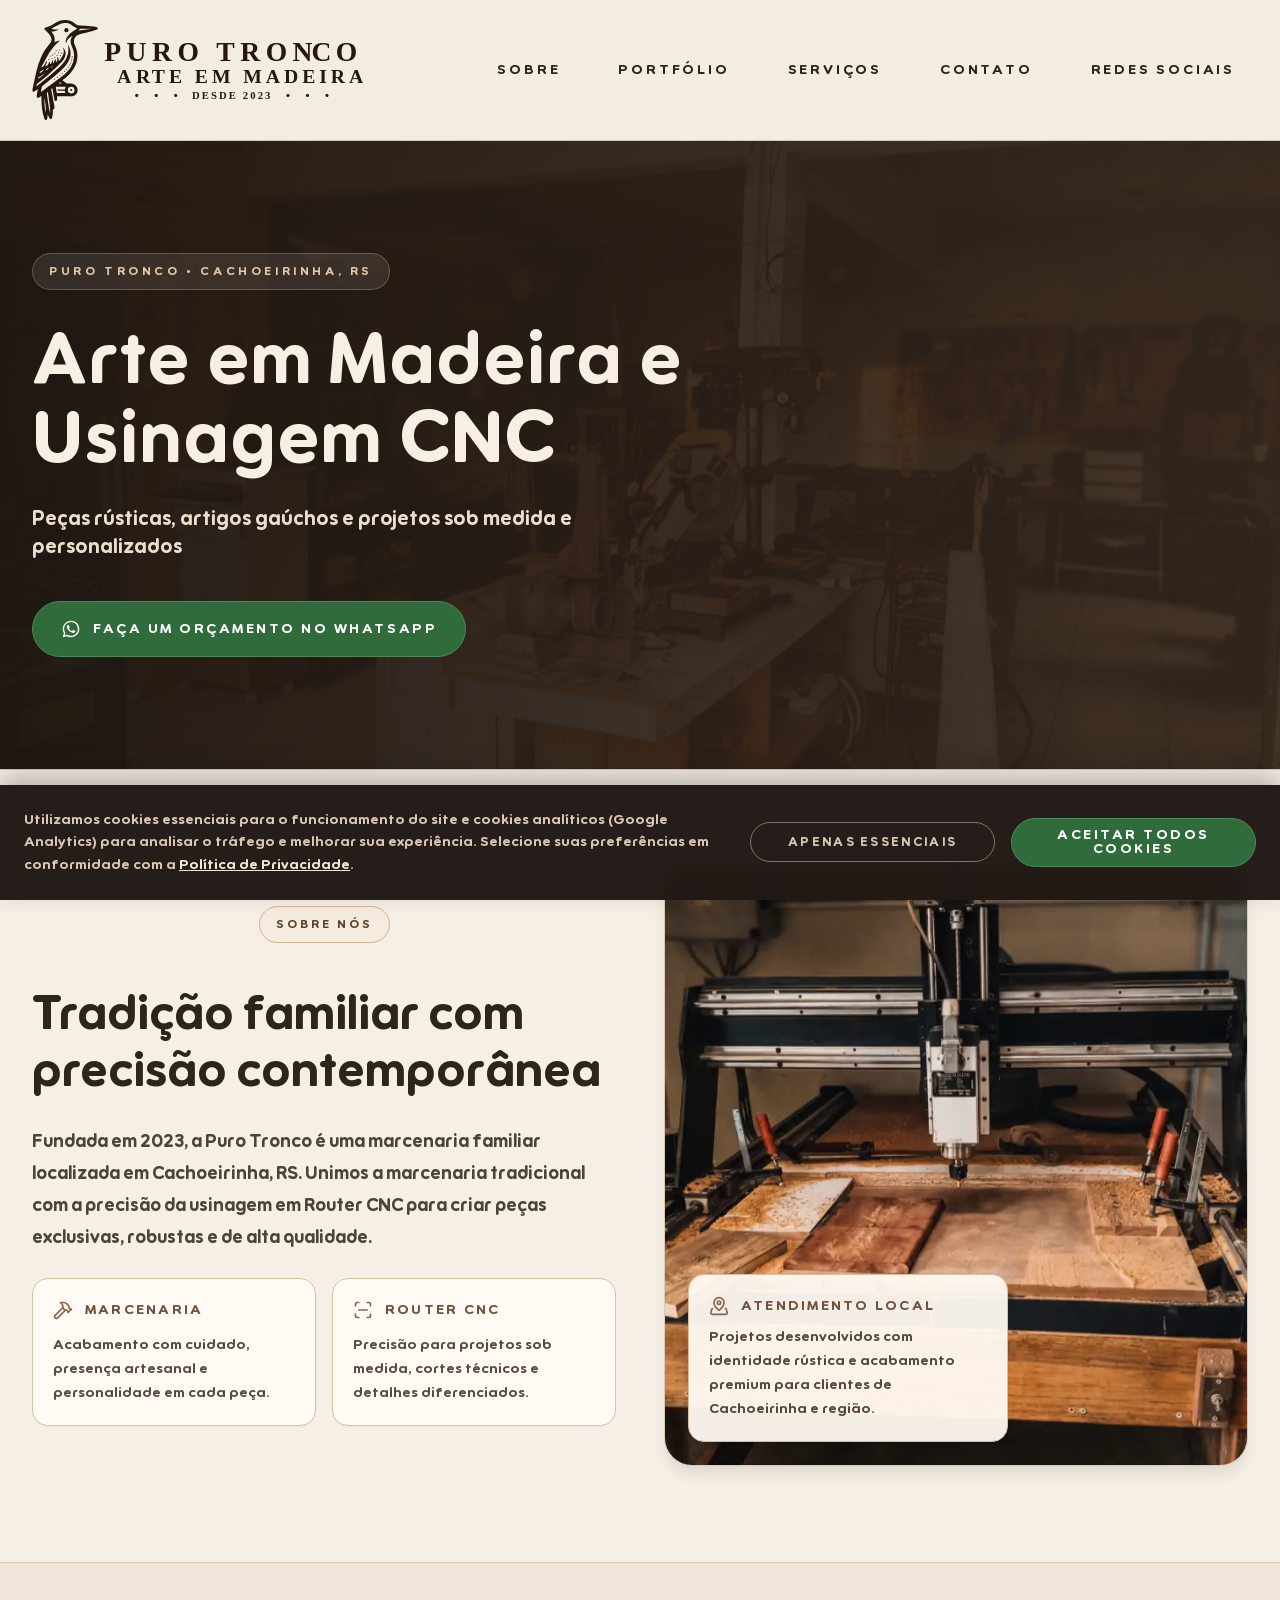
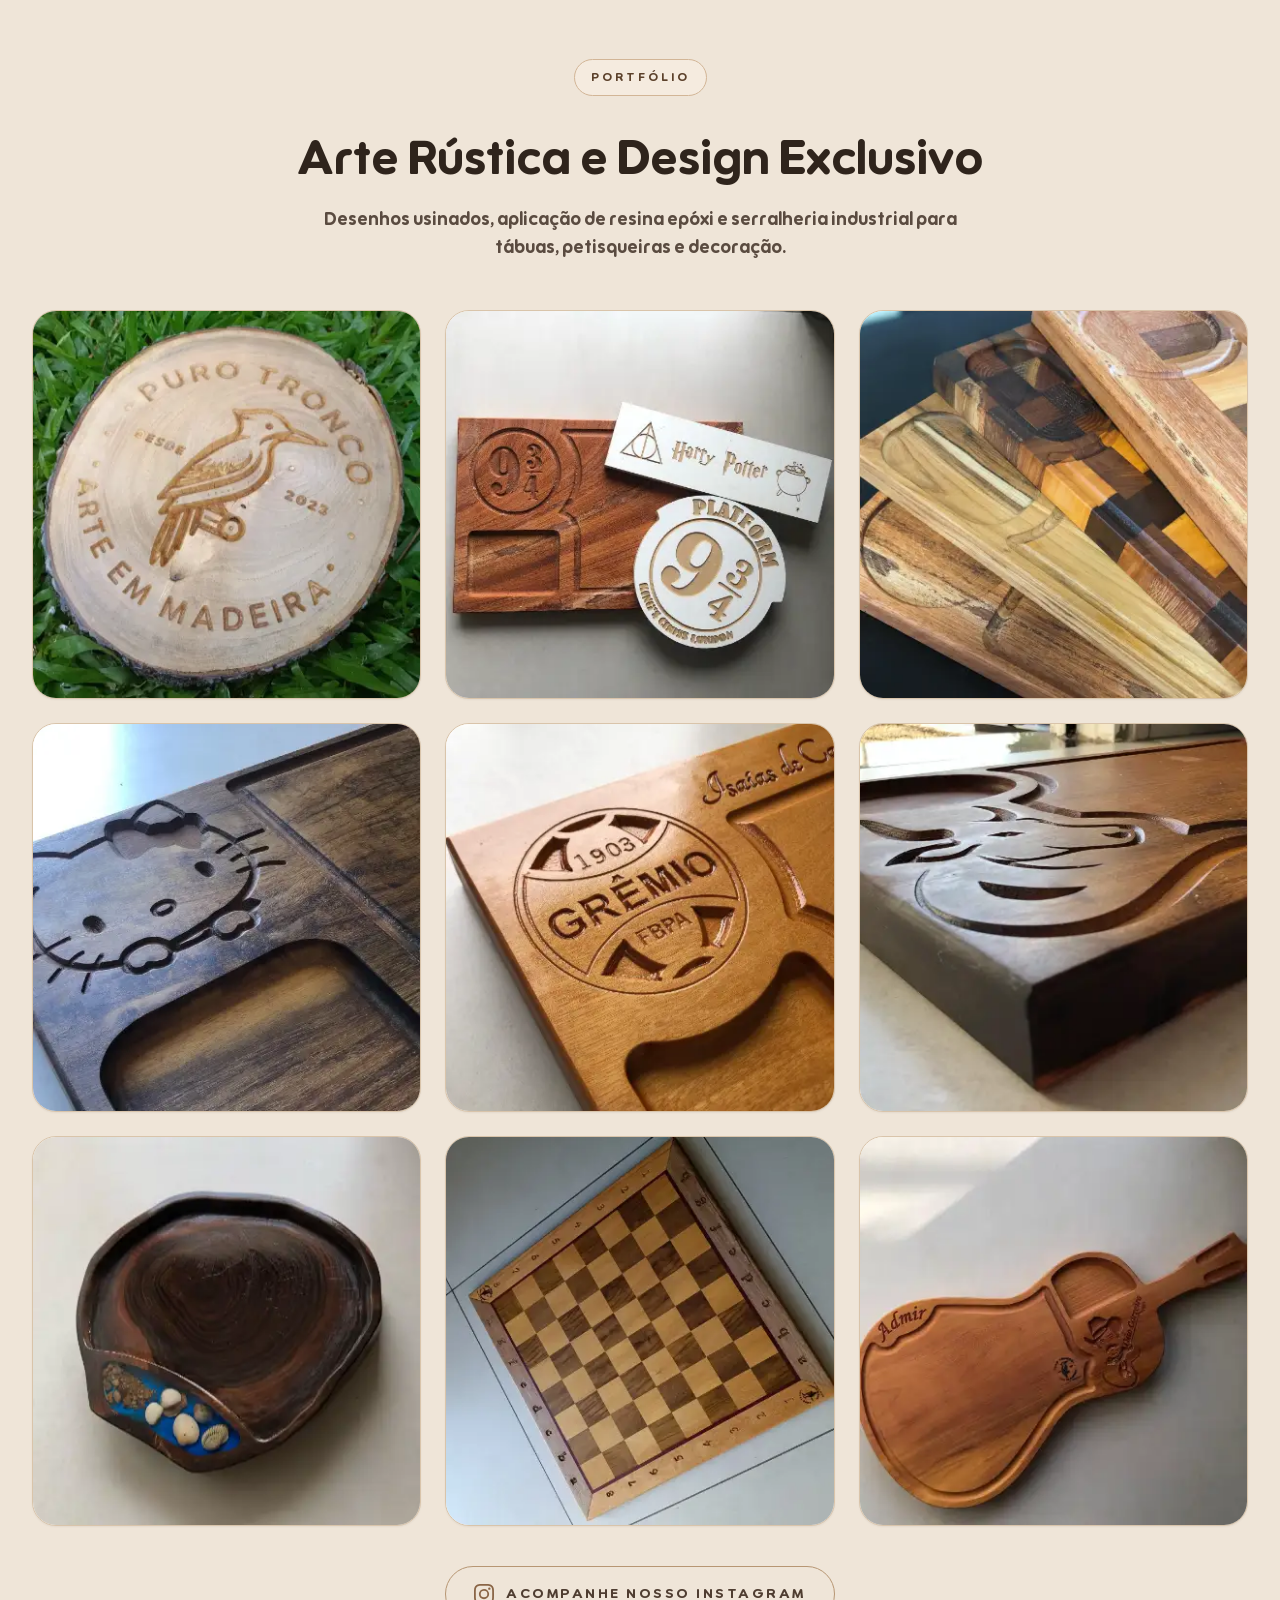
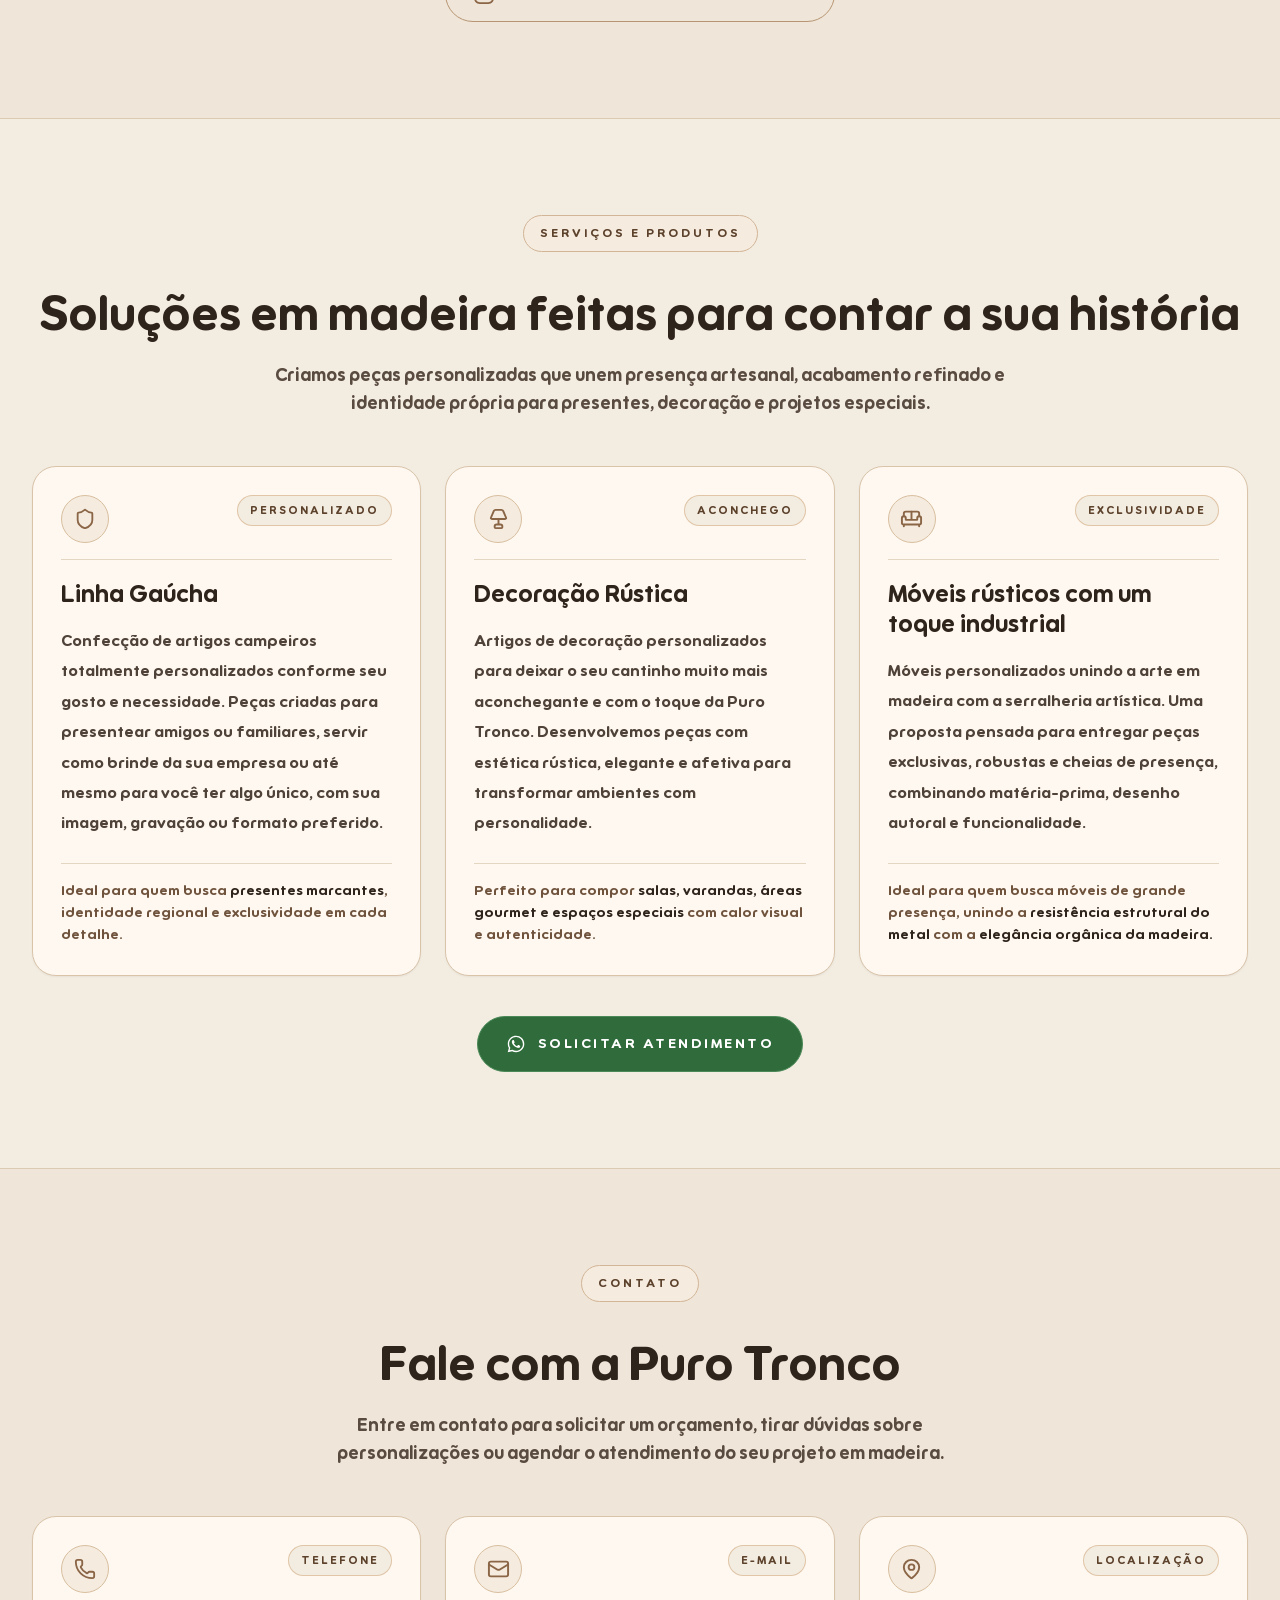
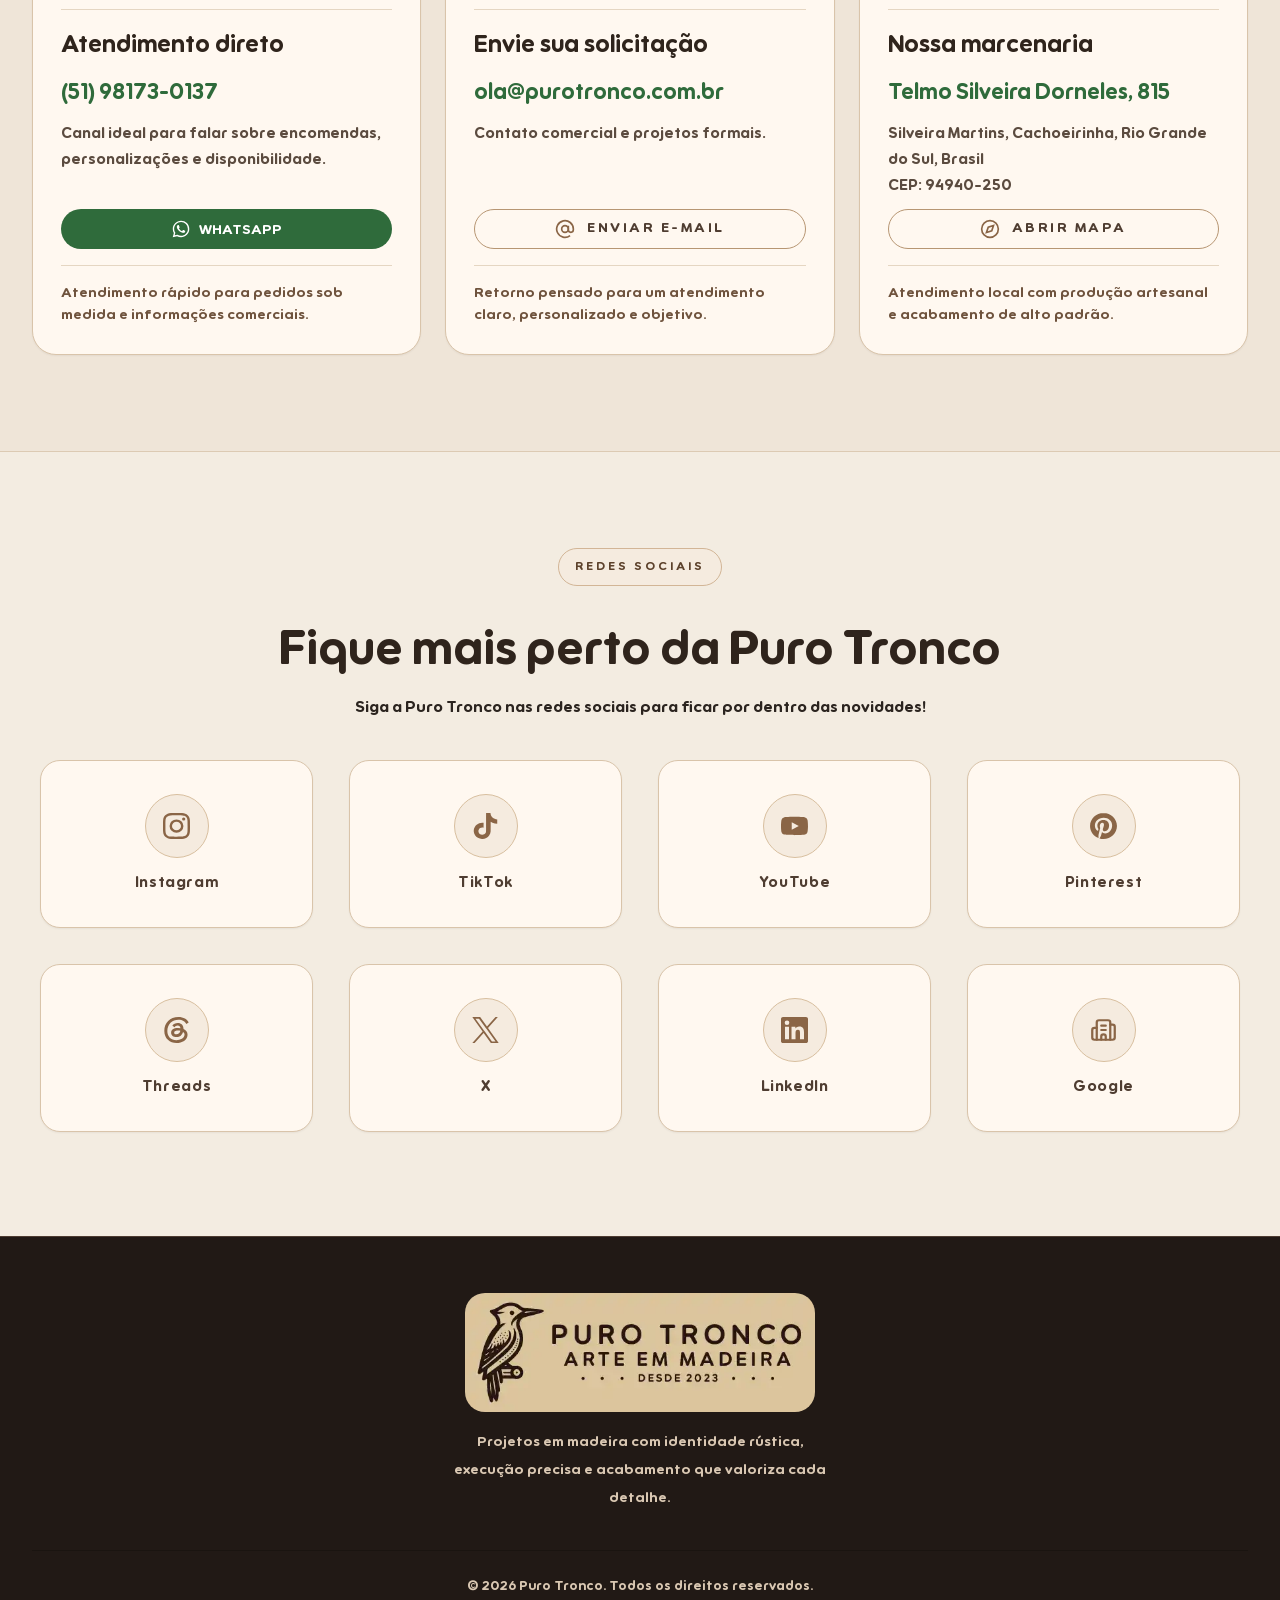
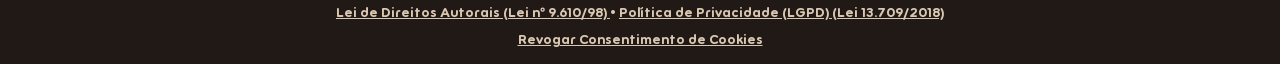
==== commit c7df882d: "Ajustes, retrocesso css cores botoes, e ajustado tamanhos de imagens" ====
--- a/index.html
+++ b/index.html
@@ -14,9 +14,10 @@
   <link rel="icon" type="image/svg+xml" href="./assets/img/svg/favicon-puro-tronco.svg">
 
   <!-- O Preload agora sabe usar as versões menores no celular para não dar download duplo -->
-  <link rel="preload" as="image" href="./assets/img/webp/foto-panoramica-da-marcenaria-puro-tronco.webp" 
-        imagesrcset="./assets/img/webp/foto-panoramica-da-marcenaria-puro-tronco-800x450.webp 800w, ./assets/img/webp/foto-panoramica-da-marcenaria-puro-tronco-1330x740.webp 1330w, ./assets/img/webp/foto-panoramica-da-marcenaria-puro-tronco.webp 1920w" 
-        imagesizes="100vw">
+  <link rel="preload" as="image" href="./assets/img/webp/foto-panoramica-da-marcenaria-puro-tronco-1330x740.webp" 
+        imagesrcset="./assets/img/webp/foto-panoramica-da-marcenaria-puro-tronco-800x450.webp 800w, ./assets/img/webp/foto-panoramica-da-marcenaria-puro-tronco-1330x740.webp 1330w" 
+        imagessizes="(max-width: 480px) calc(100vw - 32px), (max-width: 992px) calc(100vw - 48px), 600px
+        fetchpriority=high>
   
   <link rel="preload" href="./assets/fonts/LTSaeada-SemiBold.woff2" as="font" type="font/woff2" crossorigin>
   <link rel="preload" href="./styles/style.css" as="style">  
@@ -122,7 +123,7 @@
                srcset="./assets/img/webp/foto-panoramica-da-marcenaria-puro-tronco-800x450.webp 800w, ./assets/img/webp/foto-panoramica-da-marcenaria-puro-tronco-1330x740.webp 1330w"
                sizes="100vw"
                alt="" aria-hidden="true"
-               class="hero__bg-img" fetchpriority="high" width="683" height="384">
+               class="hero__bg-img" width="683" height="384">
         </div>
         <div class="hero__overlay"></div>
         <div class="hero__container">
@@ -183,7 +184,7 @@
             <div class="borda-destaque moldura-imagem">
               <img src="./assets/img/webp/mesa-de-cnc-router.webp"
                    srcset="./assets/img/webp/mesa-de-cnc-router-360x400.webp 360w, ./assets/img/webp/mesa-de-cnc-router-688x744.webp 688w, ./assets/img/webp/mesa-de-cnc-router-1080x1200.webp 1080w"
-                   sizes="(max-width: 480px) 100vw, (max-width: 992px) 50vw, 33vw"
+                   sizes="(max-width: 480px) calc(100vw - 32px), (max-width: 992px) calc(100vw - 48px), 600px"
                    alt="Mesa de usinagem router CNC da puro tronco"
                    class="sobre__img" loading="lazy" decoding="async" width="1536" height="2736">
             </div>
@@ -219,7 +220,7 @@
                   <img alt="Logo da Puro Tronco entalhada em bolacha de tronco de árvore"
                     src="./assets/img/webp/puro-tronco-bolacha-tronco-1200x1200.webp"
                     srcset="./assets/img/webp/puro-tronco-bolacha-tronco-400x400.webp 400w, ./assets/img/webp/puro-tronco-bolacha-tronco-800x800.webp 800w, ./assets/img/webp/puro-tronco-bolacha-tronco-1200x1200.webp 1200w"
-                    sizes="(max-width: 480px) 100vw, (max-width: 992px) 50vw, 33vw" class="card-portfolio__img"
+                    sizes="(max-width: 480px) calc(100vw - 32px), (max-width: 992px) calc(50vw - 36px), 400px" class="card-portfolio__img"
                     loading="lazy" decoding="async" width="400" height="400">
                 </div>
               </a>
@@ -232,7 +233,7 @@
                   <img alt="Peças personalizadas do Harry Potter entalhadas em madeira"
                     src="./assets/img/webp/pecas-harry-potter-madeira-1200x1200.webp"
                     srcset="./assets/img/webp/pecas-harry-potter-madeira-400x400.webp 400w, ./assets/img/webp/pecas-harry-potter-madeira-800x800.webp 800w, ./assets/img/webp/pecas-harry-potter-madeira-1200x1200.webp 1200w"
-                    sizes="(max-width: 480px) 100vw, (max-width: 992px) 50vw, 33vw" class="card-portfolio__img"
+                    sizes="(max-width: 480px) calc(100vw - 32px), (max-width: 992px) calc(50vw - 36px), 400px" class="card-portfolio__img"
                     loading="lazy" decoding="async" width="400" height="400">
                 </div>
               </a>
@@ -245,7 +246,7 @@
                   <img alt="Diversas tábuas de corte artesanais em marchetaria"
                     src="./assets/img/webp/diversas-tabuas-puro-tronco-1200x1200.webp"
                     srcset="./assets/img/webp/diversas-tabuas-puro-tronco-400x400.webp 400w, ./assets/img/webp/diversas-tabuas-puro-tronco-800x800.webp 800w, ./assets/img/webp/diversas-tabuas-puro-tronco-1200x1200.webp 1200w"
-                    sizes="(max-width: 480px) 100vw, (max-width: 992px) 50vw, 33vw" class="card-portfolio__img"
+                    sizes="(max-width: 480px) calc(100vw - 32px), (max-width: 992px) calc(50vw - 36px), 400px" class="card-portfolio__img"
                     loading="lazy" decoding="async" width="400" height="400">
                 </div>
               </a>
@@ -258,7 +259,7 @@
                   <img alt="Tábua de corte da Hello Kitty fabricada em madeira Angelim"
                     src="./assets/img/webp/tabua-de-corte-da-hello-kitty-em-angelim-1200x1200.webp"
                     srcset="./assets/img/webp/tabua-de-corte-da-hello-kitty-em-angelim-400x400.webp 400w, ./assets/img/webp/tabua-de-corte-da-hello-kitty-em-angelim-800x800.webp 800w, ./assets/img/webp/tabua-de-corte-da-hello-kitty-em-angelim-1200x1200.webp 1200w"
-                    sizes="(max-width: 480px) 100vw, (max-width: 992px) 50vw, 33vw" class="card-portfolio__img"
+                    sizes="(max-width: 480px) calc(100vw - 32px), (max-width: 992px) calc(50vw - 36px), 400px" class="card-portfolio__img"
                     loading="lazy" decoding="async" width="400" height="400">
                 </div>
               </a>
@@ -271,7 +272,7 @@
                   <img alt="Tábua de churrasco do Grêmio fabricada em madeira Grápia"
                     src="./assets/img/webp/tabua-de-corte-do-gremio-em-grapia-1200x1200.webp"
                     srcset="./assets/img/webp/tabua-de-corte-do-gremio-em-grapia-400x400.webp 400w, ./assets/img/webp/tabua-de-corte-do-gremio-em-grapia-800x800.webp 800w, ./assets/img/webp/tabua-de-corte-do-gremio-em-grapia-1200x1200.webp 1200w"
-                    sizes="(max-width: 480px) 100vw, (max-width: 992px) 50vw, 33vw" class="card-portfolio__img"
+                    sizes="(max-width: 480px) calc(100vw - 32px), (max-width: 992px) calc(50vw - 36px), 400px" class="card-portfolio__img"
                     loading="lazy" decoding="async" width="400" height="400">
                 </div>
               </a>
@@ -284,7 +285,7 @@
                   <img alt="Tábua de churrasco com desenho de touro fabricada em madeira Ipê"
                     src="./assets/img/webp/tabua-de-corte-em-ipe-touro-1200x1200.webp"
                     srcset="./assets/img/webp/tabua-de-corte-em-ipe-touro-400x400.webp 400w, ./assets/img/webp/tabua-de-corte-em-ipe-touro-800x800.webp 800w, ./assets/img/webp/tabua-de-corte-em-ipe-touro-1200x1200.webp 1200w"
-                    sizes="(max-width: 480px) 100vw, (max-width: 992px) 50vw, 33vw" class="card-portfolio__img"
+                    sizes="(max-width: 480px) calc(100vw - 32px), (max-width: 992px) calc(50vw - 36px), 400px" class="card-portfolio__img"
                     loading="lazy" decoding="async" width="400" height="400">
                 </div>
               </a>
@@ -297,7 +298,7 @@
                   <img alt="Petisqueira em bolacha de madeira Ipê decorada com conchas e resina epóxi"
                     src="./assets/img/webp/petisqueira-em-ipe-com-conchas-resinadas-1200x1200.webp"
                     srcset="./assets/img/webp/petisqueira-em-ipe-com-conchas-resinadas-400x400.webp 400w, ./assets/img/webp/petisqueira-em-ipe-com-conchas-resinadas-800x800.webp 800w, ./assets/img/webp/petisqueira-em-ipe-com-conchas-resinadas-1200x1200.webp 1200w"
-                    sizes="(max-width: 480px) 100vw, (max-width: 992px) 50vw, 33vw" class="card-portfolio__img"
+                    sizes="(max-width: 480px) calc(100vw - 32px), (max-width: 992px) calc(50vw - 36px), 400px" class="card-portfolio__img"
                     loading="lazy" decoding="async" width="400" height="400">
                 </div>
               </a>
@@ -310,7 +311,7 @@
                   <img alt="Tabuleiro de xadrez artesanal em marchetaria com madeiras Grápia e Angelim"
                     src="./assets/img/webp/marchetaria-tabuleiro-xadrez-grapia-e-angelim-1200x1200.webp"
                     srcset="./assets/img/webp/marchetaria-tabuleiro-xadrez-grapia-e-angelim-400x400.webp 400w, ./assets/img/webp/marchetaria-tabuleiro-xadrez-grapia-e-angelim-800x800.webp 800w, ./assets/img/webp/marchetaria-tabuleiro-xadrez-grapia-e-angelim-1200x1200.webp 1200w"
-                    sizes="(max-width: 480px) 100vw, (max-width: 992px) 50vw, 33vw" class="card-portfolio__img"
+                    sizes="(max-width: 480px) calc(100vw - 32px), (max-width: 992px) calc(50vw - 36px), 400px" class="card-portfolio__img"
                     loading="lazy" decoding="async" width="400" height="400">
                 </div>
               </a>
@@ -323,7 +324,7 @@
                   <img alt="Tábua de churrasco em formato de violão fabricada em madeira Grápia"
                     src="./assets/img/webp/tabua-de-corte-grapia-em-formato-de-violao-1200x1200.webp"
                     srcset="./assets/img/webp/tabua-de-corte-grapia-em-formato-de-violao-400x400.webp 400w, ./assets/img/webp/tabua-de-corte-grapia-em-formato-de-violao-800x800.webp 800w, ./assets/img/webp/tabua-de-corte-grapia-em-formato-de-violao-1200x1200.webp 1200w"
-                    sizes="(max-width: 480px) 100vw, (max-width: 992px) 50vw, 33vw" class="card-portfolio__img"
+                    sizes="(max-width: 480px) calc(100vw - 32px), (max-width: 992px) calc(50vw - 36px), 400px" class="card-portfolio__img"
                     loading="lazy" decoding="async" width="400" height="400">
                 </div>
               </a>
--- a/styles/style.css
+++ b/styles/style.css
@@ -53,14 +53,12 @@
   --cor-primaria-hover-border: rgb(132 176 141 / 1);
 
   /* Botões Secundários */
-  --cor-tag-bg: rgb(245 235 223 / 1);
-  --cor-tag-texto: rgb(92 65 43 / 1);
-  --cor-tag-borda: rgb(168 135 101 / 1);
-  --cor-tag-borda-alt: rgb(160 125 90 / 1);
-  --cor-tag-borda-translucida: rgb(150 110 65 / 0.45);
-  --cor-badge-bg: rgb(243 236 225 / 0.1);
-  --cor-badge-texto: rgb(228 201 168 / 1);
-  --cor-badge-borda: rgb(168 135 101 / 1);
+  --cor-btn-sec-texto: rgb(79 61 49 / 1);
+  --cor-btn-sec-borda: rgb(183 150 115 / 1);
+  --cor-btn-sec-hover-bg: rgb(248 239 228 / 1);
+  --cor-btn-sec-hover-borda: rgb(138 106 79 / 1);
+  --cor-btn-sec-focus: rgb(216 192 164 / 1);
+  --cor-btn-sec-small-borda: rgb(217 199 178 / 0.5);
 
   /* Tags e Badges */
   --cor-tag-bg: rgb(245 235 223 / 1);
--- a/styles/style.css
+++ b/styles/style.css
@@ -53,14 +53,12 @@
   --cor-primaria-hover-border: rgb(132 176 141 / 1);
 
   /* Botões Secundários */
-  --cor-tag-bg: rgb(245 235 223 / 1);
-  --cor-tag-texto: rgb(92 65 43 / 1);
-  --cor-tag-borda: rgb(168 135 101 / 1);
-  --cor-tag-borda-alt: rgb(160 125 90 / 1);
-  --cor-tag-borda-translucida: rgb(150 110 65 / 0.45);
-  --cor-badge-bg: rgb(243 236 225 / 0.1);
-  --cor-badge-texto: rgb(228 201 168 / 1);
-  --cor-badge-borda: rgb(168 135 101 / 1);
+  --cor-btn-sec-texto: rgb(79 61 49 / 1);
+  --cor-btn-sec-borda: rgb(183 150 115 / 1);
+  --cor-btn-sec-hover-bg: rgb(248 239 228 / 1);
+  --cor-btn-sec-hover-borda: rgb(138 106 79 / 1);
+  --cor-btn-sec-focus: rgb(216 192 164 / 1);
+  --cor-btn-sec-small-borda: rgb(217 199 178 / 0.5);
 
   /* Tags e Badges */
   --cor-tag-bg: rgb(245 235 223 / 1);
